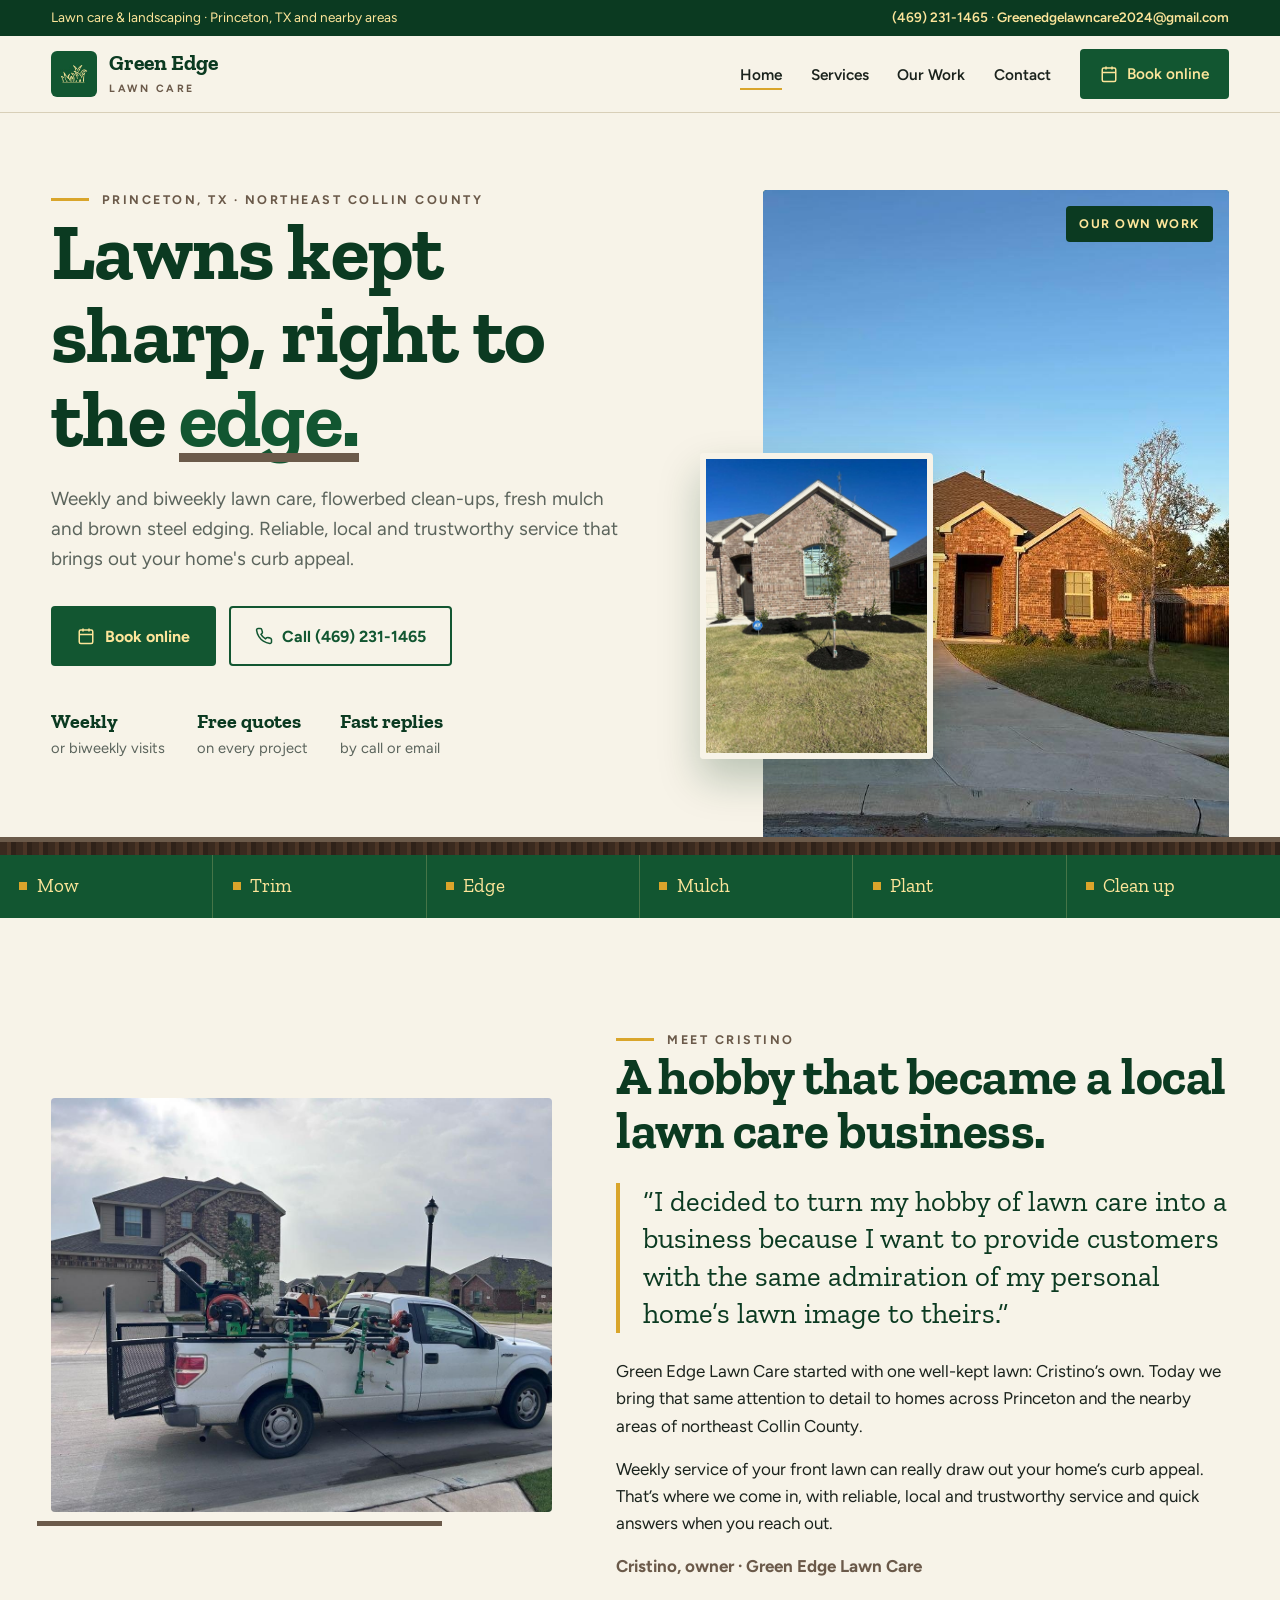
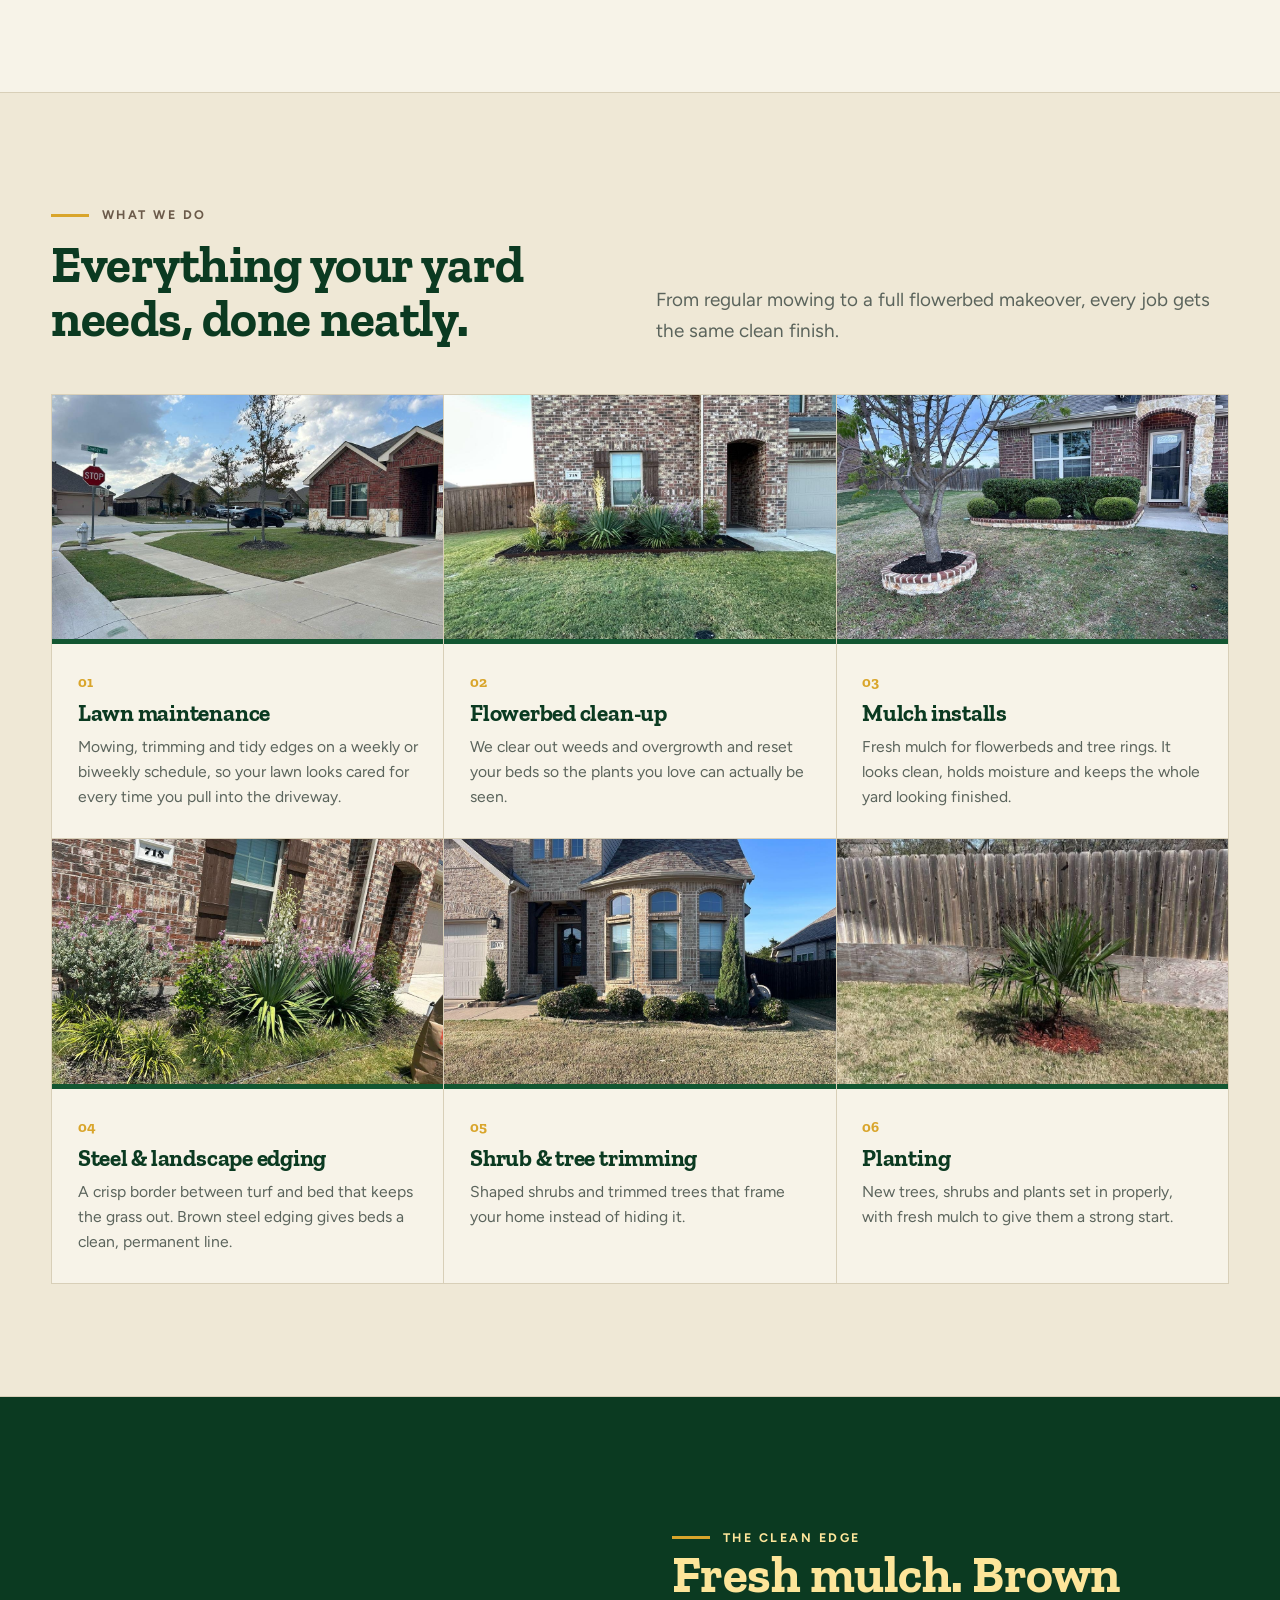
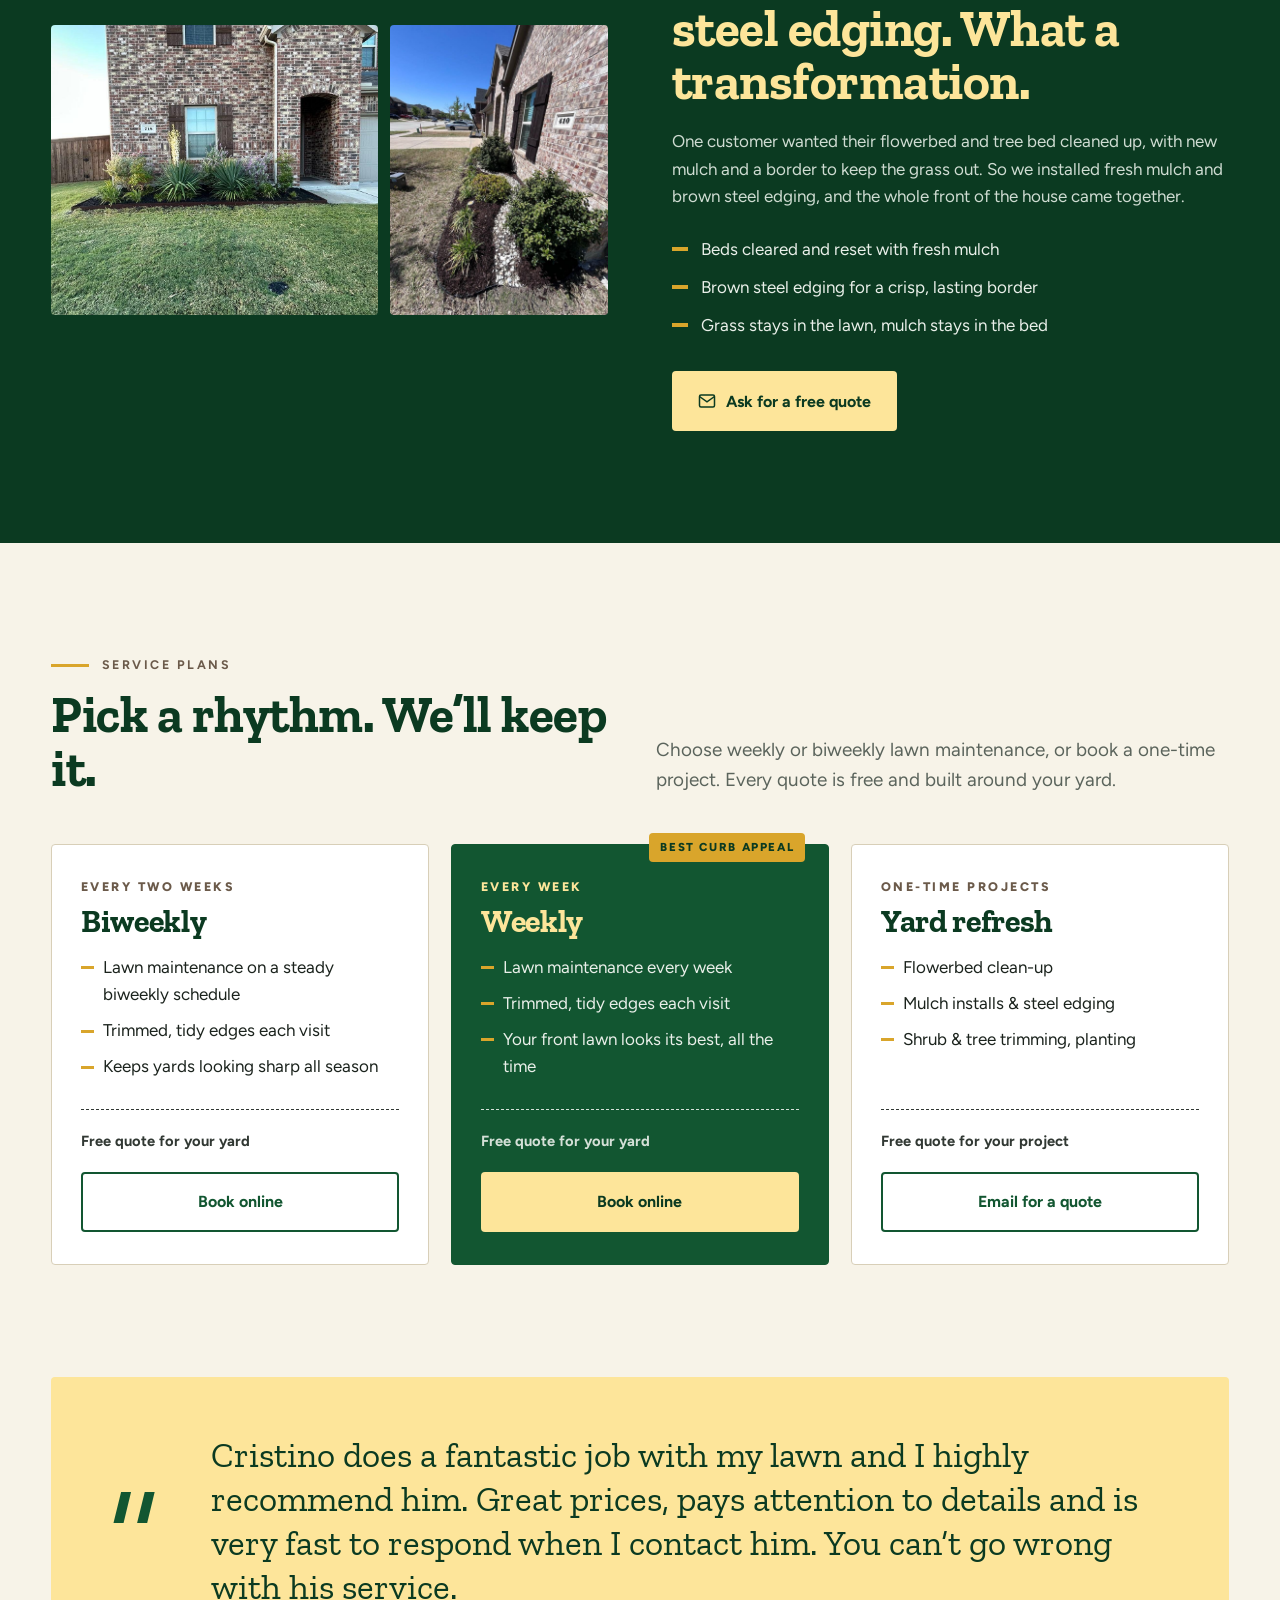
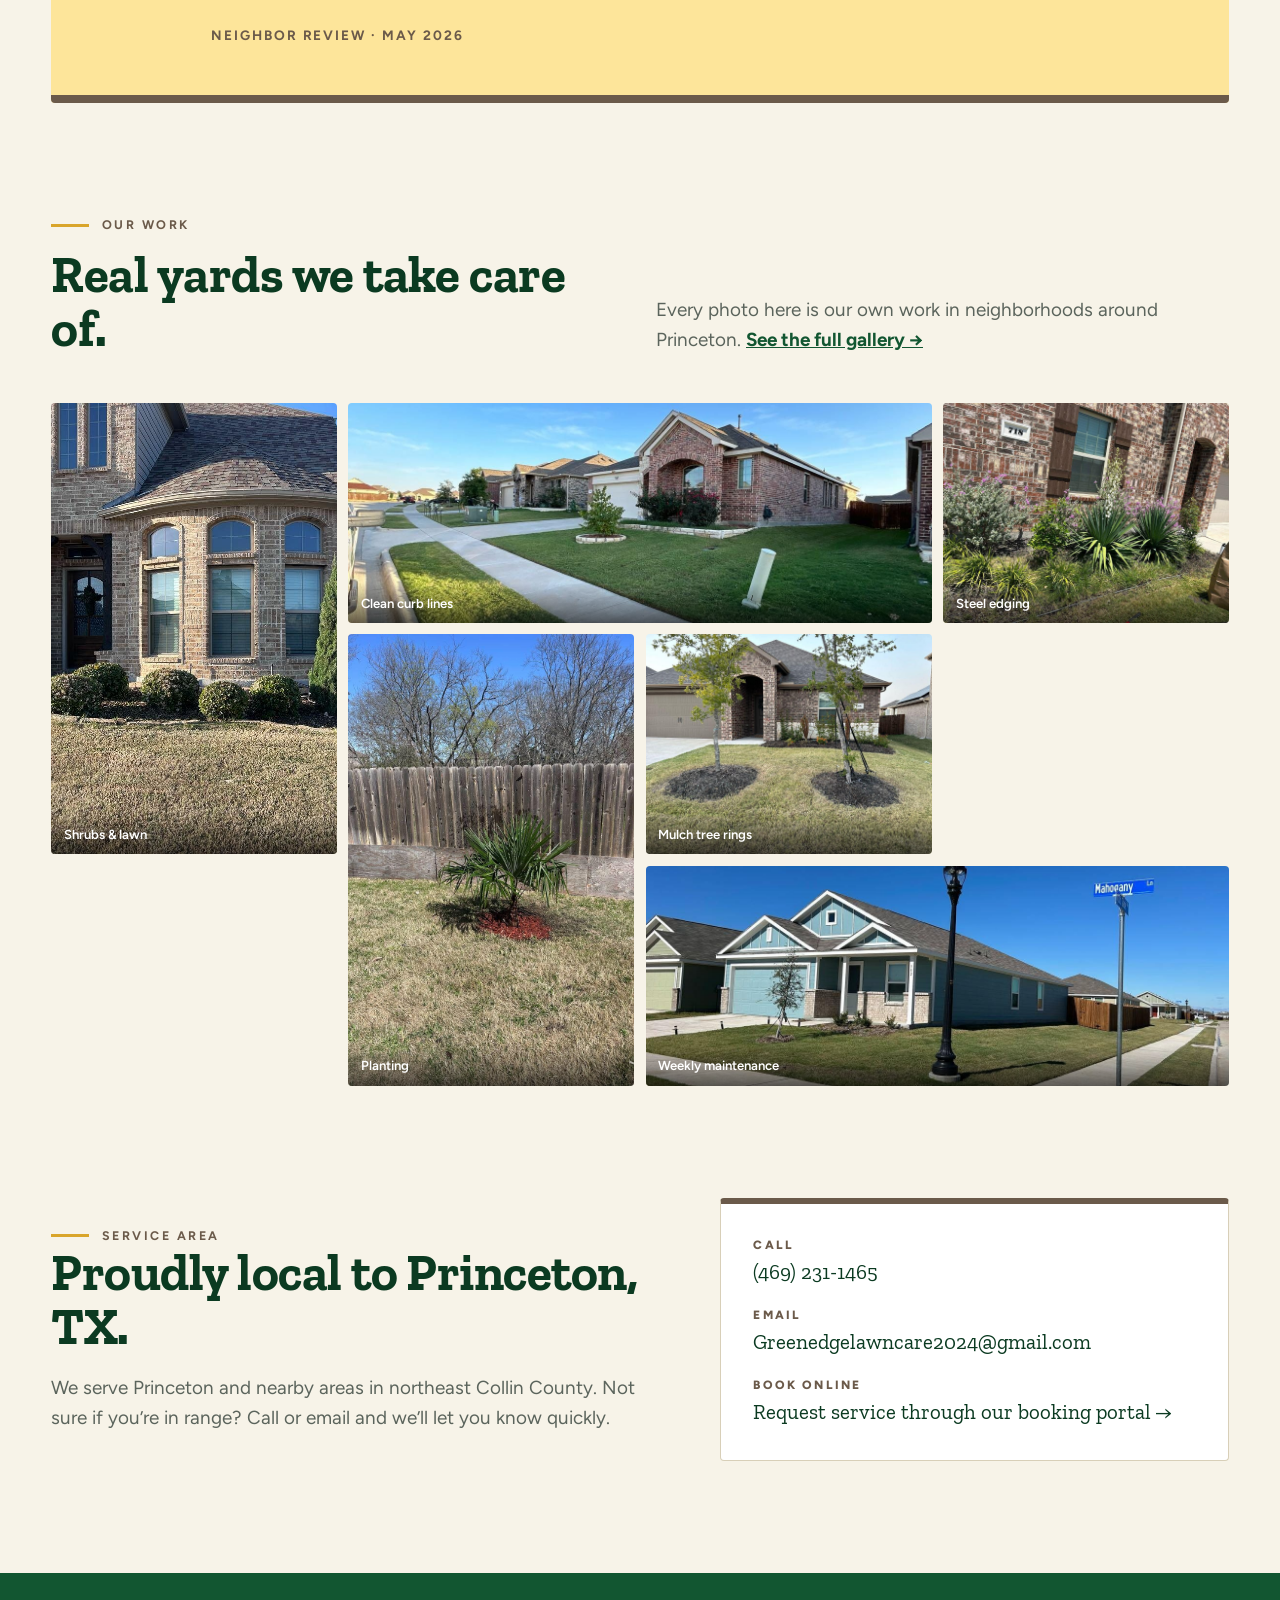
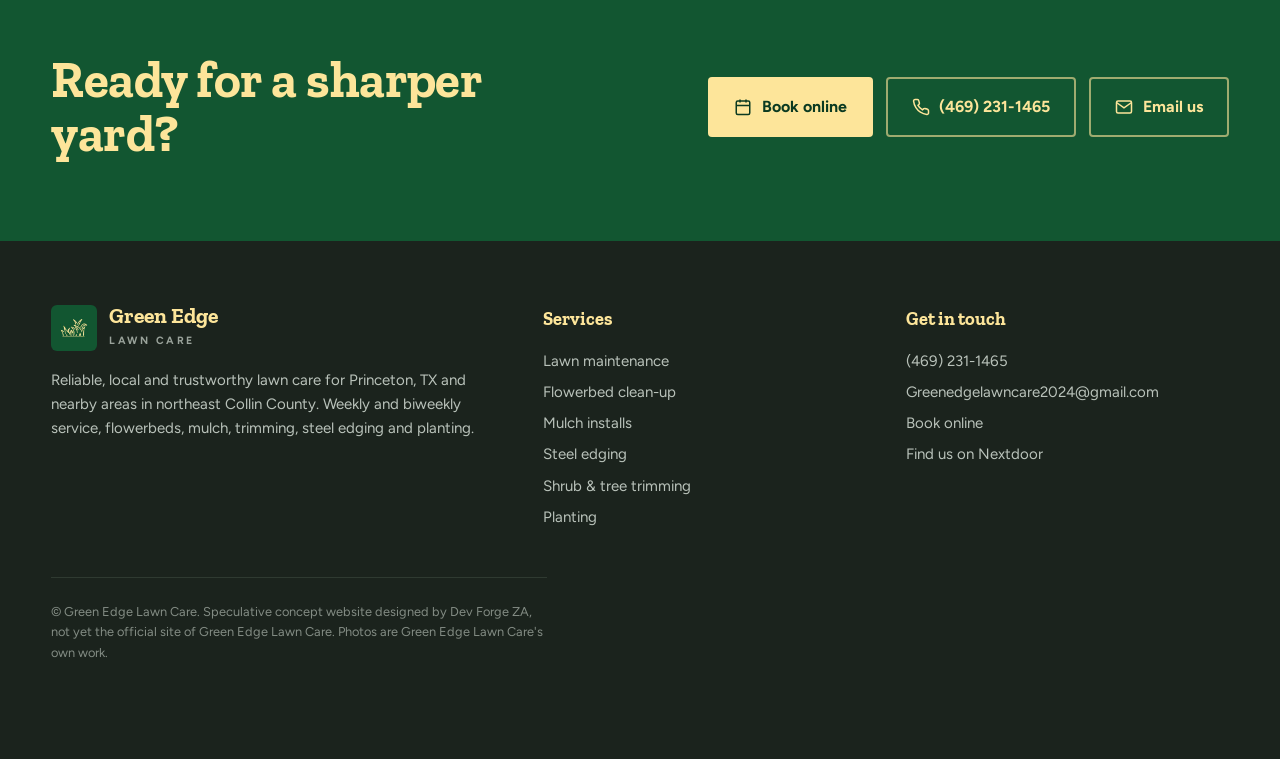
==== index.html @ 743ee98d "Green Edge Lawn Care concept site" ====
<!doctype html>
<html lang="en">
<head>
<meta charset="utf-8">
<meta name="viewport" content="width=device-width,initial-scale=1">
<title>Green Edge Lawn Care | Lawn Care in Princeton, TX</title>
<meta name="description" content="Green Edge Lawn Care: weekly and biweekly lawn maintenance, flowerbed clean-up, mulch installs, steel edging, trimming and planting in Princeton, TX and nearby areas. Call (469) 231-1465.">
<meta name="robots" content="noindex">
<meta name="theme-color" content="#125631">
<meta property="og:title" content="Green Edge Lawn Care | Lawn Care in Princeton, TX">
<meta property="og:description" content="Green Edge Lawn Care: weekly and biweekly lawn maintenance, flowerbed clean-up, mulch installs, steel edging, trimming and planting in Princeton, TX and nearby areas. Call (469) 231-1465.">
<meta property="og:image" content="images/own-cover.jpg">
<link rel="icon" href="favicon.png">
<link rel="apple-touch-icon" href="apple-touch-icon.png">
<link rel="preconnect" href="https://fonts.googleapis.com">
<link rel="preconnect" href="https://fonts.gstatic.com" crossorigin>
<link href="https://fonts.googleapis.com/css2?family=Figtree:wght@400;500;600;700;800&family=Zilla+Slab:wght@600;700&display=swap" rel="stylesheet">
<link rel="stylesheet" href="styles.css">
</head>
<body>
<div class="strip"><div class="wrap"><span>Lawn care &amp; landscaping · Princeton, TX and nearby areas</span><span><a href="tel:+14692311465">(469) 231-1465</a><span class="hide-sm"> · <a href="mailto:Greenedgelawncare2024@gmail.com?subject=Lawn%20care%20quote">Greenedgelawncare2024@gmail.com</a></span></span></div></div>
<header class="nav"><div class="wrap">
<a class="brand" href="index.html"><img src="images/own-logo-sm.jpg" alt="Green Edge Lawn Care logo" width="46" height="46"><span><b>Green Edge</b><small>Lawn Care</small></span></a>
<button class="menu-btn" aria-expanded="false" aria-controls="menu">Menu</button>
<ul id="menu"><li><a href="index.html" aria-current="page">Home</a></li><li><a href="services.html">Services</a></li><li><a href="work.html">Our Work</a></li><li><a href="contact.html">Contact</a></li><li><a class="btn btn-green" href="https://www.yardbook.com/businesses/131669" target="_blank" rel="noopener"><svg viewBox="0 0 24 24" fill="none" stroke="currentColor" stroke-width="2"><rect x="3" y="4" width="18" height="18" rx="2"/><path d="M16 2v4M8 2v4M3 10h18"/></svg> Book online</a></li></ul>
</div></header>
<main>

<section class="hero"><div class="wrap hero-grid">
<div class="hero-copy">
<p class="eyebrow">Princeton, TX · Northeast Collin County</p>
<h1>Lawns kept sharp, right to the <em>edge.</em></h1>
<p class="lead">Weekly and biweekly lawn care, flowerbed clean-ups, fresh mulch and brown steel edging. Reliable, local and trustworthy service that brings out your home's curb appeal.</p>
<div class="hero-ctas"><a class="btn btn-green" href="https://www.yardbook.com/businesses/131669" target="_blank" rel="noopener"><svg viewBox="0 0 24 24" fill="none" stroke="currentColor" stroke-width="2"><rect x="3" y="4" width="18" height="18" rx="2"/><path d="M16 2v4M8 2v4M3 10h18"/></svg> Book online</a><a class="btn btn-line" href="tel:+14692311465"><svg viewBox="0 0 24 24" fill="none" stroke="currentColor" stroke-width="2"><path d="M22 16.9v3a2 2 0 0 1-2.2 2 19.8 19.8 0 0 1-8.6-3.1 19.5 19.5 0 0 1-6-6A19.8 19.8 0 0 1 2.1 4.2 2 2 0 0 1 4.1 2h3a2 2 0 0 1 2 1.7c.1.9.4 1.8.7 2.7a2 2 0 0 1-.5 2.1L8 9.8a16 16 0 0 0 6 6l1.3-1.3a2 2 0 0 1 2.1-.4c.9.3 1.8.6 2.7.7a2 2 0 0 1 1.7 2z"/></svg> Call (469) 231-1465</a></div>
<div class="hero-facts"><span><b>Weekly</b>or biweekly visits</span><span><b>Free quotes</b>on every project</span><span><b>Fast replies</b>by call or email</span></div>
</div>
<div class="hero-art">
<div class="main"><img src="images/own-sunset-front-lawn.jpg" alt="Freshly cut front lawn and driveway at golden hour" width="1200" height="900" fetchpriority="high"></div>
<div class="inset"><img src="images/own-tree-ring-portrait.jpg" alt="Young tree with a clean mulch ring in a trimmed lawn" width="900" height="1200"></div>
<span class="tag">Our own work</span>
</div>
</div>
<div class="edge" aria-hidden="true"></div>
<div class="edge-rule" aria-label="What we do"><span>Mow</span><span>Trim</span><span>Edge</span><span>Mulch</span><span>Plant</span><span>Clean up</span></div>
</section>

<section class="about"><div class="wrap about-grid">
<div class="about-photo reveal"><img src="images/own-work-truck.jpg" alt="Green Edge Lawn Care truck and trailer loaded with equipment on a neighborhood street" width="1200" height="900" loading="lazy"></div>
<div class="reveal">
<p class="eyebrow">Meet Cristino</p>
<h2>A hobby that became a local lawn care business.</h2>
<blockquote class="owner">“I decided to turn my hobby of lawn care into a business because I want to provide customers with the same admiration of my personal home’s lawn image to theirs.”</blockquote>
<p>Green Edge Lawn Care started with one well-kept lawn: Cristino’s own. Today we bring that same attention to detail to homes across Princeton and the nearby areas of northeast Collin County.</p>
<p>Weekly service of your front lawn can really draw out your home’s curb appeal. That’s where we come in, with reliable, local and trustworthy service and quick answers when you reach out.</p>
<p class="sig">Cristino, owner · Green Edge Lawn Care</p>
</div>
</div></section>

<section class="services" id="services"><div class="wrap">
<div class="sec-head"><div><p class="eyebrow">What we do</p><h2>Everything your yard needs, done neatly.</h2></div><p class="lead">From regular mowing to a full flowerbed makeover, every job gets the same clean finish.</p></div>
<div class="svc-grid"><article class="svc reveal"><img src="images/own-corner-lot-lawn.jpg" alt="Front lawn in a Princeton-area neighborhood, freshly maintained" loading="lazy" width="1200" height="900"><div class="body"><span class="num">01</span><h3>Lawn maintenance</h3><p>Mowing, trimming and tidy edges on a weekly or biweekly schedule, so your lawn looks cared for every time you pull into the driveway.</p></div></article><article class="svc reveal"><img src="images/own-steel-edging-flowerbed-wide.jpg" alt="Cleaned-up flowerbed with fresh mulch and steel edging against a brick home" loading="lazy" width="1200" height="900"><div class="body"><span class="num">02</span><h3>Flowerbed clean-up</h3><p>We clear out weeds and overgrowth and reset your beds so the plants you love can actually be seen.</p></div></article><article class="svc reveal"><img src="images/own-tree-ring-front-yard.jpg" alt="Fresh mulch ring around a young tree in a front yard" loading="lazy" width="1200" height="900"><div class="body"><span class="num">03</span><h3>Mulch installs</h3><p>Fresh mulch for flowerbeds and tree rings. It looks clean, holds moisture and keeps the whole yard looking finished.</p></div></article><article class="svc reveal"><img src="images/own-steel-edging-flowerbed-closeup.jpg" alt="Brown steel edging holding a mulched bed of yucca and flowering shrubs" loading="lazy" width="1200" height="900"><div class="body"><span class="num">04</span><h3>Steel &amp; landscape edging</h3><p>A crisp border between turf and bed that keeps the grass out. Brown steel edging gives beds a clean, permanent line.</p></div></article><article class="svc reveal"><img src="images/own-stone-home-shrubs.jpg" alt="Neatly shaped shrubs in front of a stone home" loading="lazy" width="1200" height="900"><div class="body"><span class="num">05</span><h3>Shrub &amp; tree trimming</h3><p>Shaped shrubs and trimmed trees that frame your home instead of hiding it.</p></div></article><article class="svc reveal"><img src="images/own-palm-planting.jpg" alt="Newly planted palm with a fresh mulch bed along a fence" loading="lazy" width="1200" height="900"><div class="body"><span class="num">06</span><h3>Planting</h3><p>New trees, shrubs and plants set in properly, with fresh mulch to give them a strong start.</p></div></article></div>
</div></section>

<section class="feature"><div class="wrap feature-grid">
<div class="pair reveal"><img src="images/own-steel-edging-flowerbed-wide.jpg" alt="Flowerbed with fresh mulch and brown steel edging along a brick home" width="1200" height="900" loading="lazy"><img src="images/own-side-bed-mulch-rock.jpg" alt="Side-yard bed with new mulch, river rock and shrubs" width="900" height="1200" loading="lazy"></div>
<div class="reveal">
<p class="eyebrow">The clean edge</p>
<h2>Fresh mulch. Brown steel edging. What a transformation.</h2>
<p>One customer wanted their flowerbed and tree bed cleaned up, with new mulch and a border to keep the grass out. So we installed fresh mulch and brown steel edging, and the whole front of the house came together.</p>
<ul><li>Beds cleared and reset with fresh mulch</li><li>Brown steel edging for a crisp, lasting border</li><li>Grass stays in the lawn, mulch stays in the bed</li></ul>
<a class="btn btn-cream" href="mailto:Greenedgelawncare2024@gmail.com?subject=Lawn%20care%20quote"><svg viewBox="0 0 24 24" fill="none" stroke="currentColor" stroke-width="2"><rect x="2" y="4" width="20" height="16" rx="2"/><path d="m22 6-10 7L2 6"/></svg> Ask for a free quote</a>
</div>
</div></section>

<section class="plans" id="plans"><div class="wrap">
<div class="sec-head"><div><p class="eyebrow">Service plans</p><h2>Pick a rhythm. We’ll keep it.</h2></div><p class="lead">Choose weekly or biweekly lawn maintenance, or book a one-time project. Every quote is free and built around your yard.</p></div>
<div class="plans-grid">
<div class="plan reveal"><span class="freq">Every two weeks</span><h3>Biweekly</h3><ul><li>Lawn maintenance on a steady biweekly schedule</li><li>Trimmed, tidy edges each visit</li><li>Keeps yards looking sharp all season</li></ul><p class="quote">Free quote for your yard</p><a class="btn btn-line" href="https://www.yardbook.com/businesses/131669" target="_blank" rel="noopener">Book online</a></div>
<div class="plan feat reveal"><span class="ribbon">Best curb appeal</span><span class="freq">Every week</span><h3>Weekly</h3><ul><li>Lawn maintenance every week</li><li>Trimmed, tidy edges each visit</li><li>Your front lawn looks its best, all the time</li></ul><p class="quote">Free quote for your yard</p><a class="btn btn-cream" href="https://www.yardbook.com/businesses/131669" target="_blank" rel="noopener">Book online</a></div>
<div class="plan reveal"><span class="freq">One-time projects</span><h3>Yard refresh</h3><ul><li>Flowerbed clean-up</li><li>Mulch installs &amp; steel edging</li><li>Shrub &amp; tree trimming, planting</li></ul><p class="quote">Free quote for your project</p><a class="btn btn-line" href="mailto:Greenedgelawncare2024@gmail.com?subject=Lawn%20care%20quote">Email for a quote</a></div>
</div>
</div></section>

<section class="review"><div class="wrap">
<div class="review-card reveal"><span class="mark" aria-hidden="true">“</span>
<div><blockquote>Cristino does a fantastic job with my lawn and I highly recommend him. Great prices, pays attention to details and is very fast to respond when I contact him. You can’t go wrong with his service.</blockquote><cite>Neighbor review · May 2026</cite></div></div>
</div></section>

<section class="work-preview"><div class="wrap">
<div class="sec-head"><div><p class="eyebrow">Our work</p><h2>Real yards we take care of.</h2></div><p class="lead">Every photo here is our own work in neighborhoods around Princeton. <a href="work.html" style="color:var(--green);font-weight:700">See the full gallery →</a></p></div>
<div class="gallery">
<figure class="tall reveal"><img src="images/own-stone-home-shrubs.jpg" alt="Trimmed shrubs and lawn at a stone home" loading="lazy"><figcaption>Shrubs &amp; lawn</figcaption></figure>
<figure class="wide reveal"><img src="images/own-neighborhood-curb.jpg" alt="Neatly edged lawns along a neighborhood sidewalk" loading="lazy"><figcaption>Clean curb lines</figcaption></figure>
<figure class="reveal"><img src="images/own-steel-edging-flowerbed-closeup.jpg" alt="Flowerbed with yucca and steel edging" loading="lazy"><figcaption>Steel edging</figcaption></figure>
<figure class="tall reveal"><img src="images/own-palm-planting.jpg" alt="New palm planted in a mulch bed" loading="lazy"><figcaption>Planting</figcaption></figure>
<figure class="reveal"><img src="images/own-twin-tree-rings.jpg" alt="Two young trees with fresh mulch rings" loading="lazy"><figcaption>Mulch tree rings</figcaption></figure>
<figure class="wide reveal"><img src="images/own-blue-home-street.jpg" alt="Maintained front lawn on a corner lot" loading="lazy"><figcaption>Weekly maintenance</figcaption></figure>
</div>
</div></section>

<section class="area" style="padding-top:0"><div class="wrap area-grid">
<div class="reveal"><p class="eyebrow">Service area</p><h2>Proudly local to Princeton, TX.</h2><p class="lead" style="margin-top:1.2rem">We serve Princeton and nearby areas in northeast Collin County. Not sure if you’re in range? Call or email and we’ll let you know quickly.</p></div>
<div class="area-card reveal"><dl>
<div><dt>Call</dt><dd><a href="tel:+14692311465">(469) 231-1465</a></dd></div>
<div><dt>Email</dt><dd><a href="mailto:Greenedgelawncare2024@gmail.com?subject=Lawn%20care%20quote">Greenedgelawncare2024@gmail.com</a></dd></div>
<div><dt>Book online</dt><dd><a href="https://www.yardbook.com/businesses/131669" target="_blank" rel="noopener">Request service through our booking portal →</a></dd></div>
</dl></div>
</div></section>
<section class="cta-band"><div class="wrap">
<h2>Ready for a sharper yard?</h2>
<div class="btns"><a class="btn btn-cream" href="https://www.yardbook.com/businesses/131669" target="_blank" rel="noopener"><svg viewBox="0 0 24 24" fill="none" stroke="currentColor" stroke-width="2"><rect x="3" y="4" width="18" height="18" rx="2"/><path d="M16 2v4M8 2v4M3 10h18"/></svg> Book online</a><a class="btn btn-line-light" href="tel:+14692311465"><svg viewBox="0 0 24 24" fill="none" stroke="currentColor" stroke-width="2"><path d="M22 16.9v3a2 2 0 0 1-2.2 2 19.8 19.8 0 0 1-8.6-3.1 19.5 19.5 0 0 1-6-6A19.8 19.8 0 0 1 2.1 4.2 2 2 0 0 1 4.1 2h3a2 2 0 0 1 2 1.7c.1.9.4 1.8.7 2.7a2 2 0 0 1-.5 2.1L8 9.8a16 16 0 0 0 6 6l1.3-1.3a2 2 0 0 1 2.1-.4c.9.3 1.8.6 2.7.7a2 2 0 0 1 1.7 2z"/></svg> (469) 231-1465</a><a class="btn btn-line-light" href="mailto:Greenedgelawncare2024@gmail.com?subject=Lawn%20care%20quote"><svg viewBox="0 0 24 24" fill="none" stroke="currentColor" stroke-width="2"><rect x="2" y="4" width="20" height="16" rx="2"/><path d="m22 6-10 7L2 6"/></svg> Email us</a></div>
</div></section>
</main>
<footer><div class="wrap">
<div class="foot-grid">
<div><a class="brand" href="index.html"><img src="images/own-logo-sm.jpg" alt="" width="46" height="46"><span><b>Green Edge</b><small>Lawn Care</small></span></a>
<p style="margin-top:1.1rem">Reliable, local and trustworthy lawn care for Princeton, TX and nearby areas in northeast Collin County. Weekly and biweekly service, flowerbeds, mulch, trimming, steel edging and planting.</p></div>
<div><h4>Services</h4><ul><li><a href="services.html#maintenance">Lawn maintenance</a></li><li><a href="services.html#flowerbeds">Flowerbed clean-up</a></li><li><a href="services.html#mulch">Mulch installs</a></li><li><a href="services.html#edging">Steel edging</a></li><li><a href="services.html#trimming">Shrub &amp; tree trimming</a></li><li><a href="services.html#planting">Planting</a></li></ul></div>
<div><h4>Get in touch</h4><ul><li><a href="tel:+14692311465">(469) 231-1465</a></li><li><a href="mailto:Greenedgelawncare2024@gmail.com?subject=Lawn%20care%20quote" style="word-break:break-all">Greenedgelawncare2024@gmail.com</a></li><li><a href="https://www.yardbook.com/businesses/131669" target="_blank" rel="noopener">Book online</a></li><li><a href="https://nextdoor.com/pages/green-edge-lawn-care-princeton-tx/" target="_blank" rel="noopener">Find us on Nextdoor</a></li></ul></div>
</div>
<p class="disclaimer">© Green Edge Lawn Care. Speculative concept website designed by Dev Forge ZA, not yet the official site of Green Edge Lawn Care. Photos are Green Edge Lawn Care's own work.</p>
</div></footer>
<nav class="callbar" aria-label="Quick contact">
<a href="tel:+14692311465"><svg viewBox="0 0 24 24" fill="none" stroke="currentColor" stroke-width="2"><path d="M22 16.9v3a2 2 0 0 1-2.2 2 19.8 19.8 0 0 1-8.6-3.1 19.5 19.5 0 0 1-6-6A19.8 19.8 0 0 1 2.1 4.2 2 2 0 0 1 4.1 2h3a2 2 0 0 1 2 1.7c.1.9.4 1.8.7 2.7a2 2 0 0 1-.5 2.1L8 9.8a16 16 0 0 0 6 6l1.3-1.3a2 2 0 0 1 2.1-.4c.9.3 1.8.6 2.7.7a2 2 0 0 1 1.7 2z"/></svg>Call</a><a href="mailto:Greenedgelawncare2024@gmail.com?subject=Lawn%20care%20quote"><svg viewBox="0 0 24 24" fill="none" stroke="currentColor" stroke-width="2"><rect x="2" y="4" width="20" height="16" rx="2"/><path d="m22 6-10 7L2 6"/></svg>Email</a><a href="https://www.yardbook.com/businesses/131669" target="_blank" rel="noopener"><svg viewBox="0 0 24 24" fill="none" stroke="currentColor" stroke-width="2"><rect x="3" y="4" width="18" height="18" rx="2"/><path d="M16 2v4M8 2v4M3 10h18"/></svg>Book</a>
</nav>
<script>
const b=document.querySelector('.menu-btn'),m=document.getElementById('menu');
b.addEventListener('click',()=>{const o=m.classList.toggle('open');b.setAttribute('aria-expanded',o);b.textContent=o?'Close':'Menu';});
const io=new IntersectionObserver(es=>es.forEach(e=>{if(e.isIntersecting){e.target.classList.add('in');io.unobserve(e.target);}}),{threshold:.12});
document.querySelectorAll('.reveal').forEach(el=>io.observe(el));
</script>
</body>
</html>
---- styles.css ----
/* Green Edge Lawn Care — speculative preview by Dev Forge ZA */
:root{
  --green:#125631;      /* from the Green Edge logo */
  --green-deep:#0b3a21;
  --cream:#fde59a;      /* logo cream */
  --paper:#f7f3e8;
  --paper-2:#efe8d6;
  --gold:#d9a52b;
  --steel:#6b5a4a;      /* brown steel edging */
  --ink:#1b231d;
  --muted:#5b645c;
  --line:#d8cfb8;
  --radius:4px;
  --max:1180px;
  --slab:"Zilla Slab",Georgia,serif;
  --sans:"Figtree",system-ui,-apple-system,Segoe UI,Roboto,sans-serif;
}
*{box-sizing:border-box;margin:0;padding:0}
html{scroll-behavior:smooth}
body{font-family:var(--sans);color:var(--ink);background:var(--paper);line-height:1.6;font-size:17px;-webkit-font-smoothing:antialiased}
img{display:block;max-width:100%;height:auto}
a{color:inherit}
.wrap{width:min(var(--max),92vw);margin:0 auto}
h1,h2,h3{font-family:var(--slab);font-weight:700;line-height:1.05;letter-spacing:-.01em;color:var(--green-deep)}
h1{font-size:clamp(2.7rem,6.2vw,5.4rem)}
h2{font-size:clamp(2rem,4vw,3.2rem)}
h3{font-size:1.45rem}
p{max-width:62ch}
.eyebrow{font-family:var(--sans);font-weight:700;font-size:.78rem;letter-spacing:.2em;text-transform:uppercase;color:var(--steel);display:flex;align-items:center;gap:.8rem}
.eyebrow::before{content:"";width:38px;height:3px;background:var(--gold)}
.lead{font-size:1.18rem;color:var(--muted)}

/* ---------- buttons ---------- */
.btn{display:inline-flex;align-items:center;gap:.6rem;padding:.95rem 1.5rem;border-radius:var(--radius);font-weight:700;text-decoration:none;font-size:1rem;border:2px solid transparent;transition:transform .15s,background .15s,color .15s}
.btn:hover{transform:translateY(-2px)}
.btn-green{background:var(--green);color:var(--cream)}
.btn-green:hover{background:var(--green-deep)}
.btn-cream{background:var(--cream);color:var(--green-deep)}
.btn-line{border-color:var(--green);color:var(--green)}
.btn-line:hover{background:var(--green);color:var(--cream)}
.btn-line-light{border-color:rgba(253,229,154,.6);color:var(--cream)}
.btn-line-light:hover{background:var(--cream);color:var(--green-deep)}
.btn svg{width:18px;height:18px}

/* ---------- top strip + nav ---------- */
.strip{background:var(--green-deep);color:var(--cream);font-size:.85rem}
.strip .wrap{display:flex;justify-content:space-between;gap:1rem;padding:.45rem 0;flex-wrap:wrap}
.strip a{text-decoration:none;font-weight:600}
.nav{position:sticky;top:0;z-index:50;background:rgba(247,243,232,.94);backdrop-filter:blur(10px);border-bottom:1px solid var(--line)}
.nav .wrap{display:flex;align-items:center;justify-content:space-between;height:76px;gap:1rem}
.brand{display:flex;align-items:center;gap:.75rem;text-decoration:none}
.brand img{width:46px;height:46px;border-radius:6px}
.brand b{font-family:var(--slab);font-size:1.35rem;color:var(--green-deep);line-height:1}
.brand small{display:block;font-size:.66rem;letter-spacing:.24em;text-transform:uppercase;color:var(--steel);font-weight:700;margin-top:3px}
.nav ul{display:flex;list-style:none;gap:1.8rem;align-items:center}
.nav ul a{text-decoration:none;font-weight:600;font-size:.96rem;position:relative;padding:.3rem 0}
.nav ul a:not(.btn)::after{content:"";position:absolute;left:0;right:0;bottom:-2px;height:2px;background:var(--gold);transform:scaleX(0);transform-origin:left;transition:transform .2s}
.nav ul a:hover::after,.nav ul a[aria-current]::after{transform:scaleX(1)}
.nav .btn{padding:.65rem 1.1rem}
.menu-btn{display:none;background:none;border:2px solid var(--green);border-radius:var(--radius);padding:.45rem .7rem;font-weight:700;color:var(--green);font-family:var(--sans);font-size:.9rem}

/* ---------- hero ---------- */
.hero{padding:clamp(2.5rem,6vw,5rem) 0 0;position:relative;overflow:hidden}
.hero-grid{display:grid;grid-template-columns:1.05fr .95fr;gap:clamp(2rem,5vw,4.5rem);align-items:end}
.hero-copy{padding-bottom:clamp(2.5rem,6vw,5rem)}
.hero h1 em{font-style:normal;color:var(--green);position:relative;white-space:nowrap}
.hero h1 em::after{content:"";position:absolute;left:0;right:0;bottom:.04em;height:.12em;background:var(--steel)}
.hero .lead{margin:1.5rem 0 2rem}
.hero-ctas{display:flex;gap:.8rem;flex-wrap:wrap}
.hero-facts{display:flex;gap:2rem;margin-top:2.4rem;flex-wrap:wrap;font-size:.92rem;color:var(--muted)}
.hero-facts b{display:block;font-family:var(--slab);font-size:1.25rem;color:var(--green-deep)}
.hero-art{position:relative;align-self:stretch;min-height:520px}
.hero-art .main{position:absolute;inset:0 0 0 12%;border-radius:var(--radius) var(--radius) 0 0;overflow:hidden;background:var(--green)}
.hero-art .main img{width:100%;height:100%;object-fit:cover;object-position:60% 85%}
.hero-art .inset{position:absolute;left:0;bottom:12%;width:44%;border:6px solid var(--paper);border-radius:var(--radius);box-shadow:0 20px 40px rgba(11,58,33,.25);overflow:hidden}
.hero-art .inset img{aspect-ratio:3/4;object-fit:cover;width:100%}
.hero-art .tag{position:absolute;right:1rem;top:1rem;background:var(--green-deep);color:var(--cream);font-size:.78rem;font-weight:700;letter-spacing:.12em;text-transform:uppercase;padding:.5rem .8rem;border-radius:var(--radius)}

/* the "clean edge": a steel-edging strip between turf and bed */
.edge{height:18px;background:linear-gradient(var(--steel),var(--steel)) top/100% 5px no-repeat,repeating-linear-gradient(90deg,#3a2a1f 0 7px,#4b3526 7px 11px,#2f2219 11px 16px)}
.edge-rule{display:grid;grid-template-columns:repeat(6,1fr);background:var(--green);color:var(--cream);font-family:var(--slab);font-size:clamp(.95rem,1.6vw,1.2rem)}
.edge-rule span{padding:1rem 1.2rem;border-right:1px solid rgba(253,229,154,.22);display:flex;align-items:center;gap:.6rem}
.edge-rule span:last-child{border-right:0}
.edge-rule span::before{content:"";width:8px;height:8px;background:var(--gold);flex:none}

/* ---------- sections ---------- */
section{padding:clamp(4rem,9vw,7rem) 0}
.sec-head{display:grid;grid-template-columns:1fr 1fr;gap:2rem;align-items:end;margin-bottom:3rem}
.sec-head h2{margin-top:.8rem}

/* about */
.about-grid{display:grid;grid-template-columns:.9fr 1.1fr;gap:clamp(2rem,5vw,5rem);align-items:center}
.about-photo{position:relative}
.about-photo img{border-radius:var(--radius);width:100%;aspect-ratio:4/3.3;object-fit:cover}
.about-photo::after{content:"";position:absolute;left:-14px;right:22%;bottom:-14px;height:5px;background:var(--steel)}
.about blockquote.owner{font-family:var(--slab);font-size:clamp(1.35rem,2.4vw,1.8rem);line-height:1.3;color:var(--green-deep);margin:1.6rem 0;padding-left:1.4rem;border-left:4px solid var(--gold)}
.about p+p{margin-top:1rem}
.sig{margin-top:1.5rem;font-weight:700;color:var(--steel)}

/* services */
.services{background:var(--paper-2);border-top:1px solid var(--line);border-bottom:1px solid var(--line)}
.svc-grid{display:grid;grid-template-columns:repeat(3,1fr);gap:1px;background:var(--line);border:1px solid var(--line)}
.svc{background:var(--paper);padding:0;display:flex;flex-direction:column}
.svc img{aspect-ratio:16/10;object-fit:cover;width:100%}
.svc .body{padding:1.5rem 1.6rem 1.8rem;border-top:5px solid var(--green);flex:1}
.svc .num{font-family:var(--slab);font-size:.95rem;color:var(--gold);font-weight:700}
.svc h3{margin:.35rem 0 .55rem}
.svc p{color:var(--muted);font-size:.98rem}

/* feature: steel edging */
.feature{background:var(--green-deep);color:#e9efe9;position:relative}
.feature h2,.feature h3{color:var(--cream)}
.feature .eyebrow{color:var(--cream)}
.feature-grid{display:grid;grid-template-columns:1fr 1fr;gap:clamp(2rem,5vw,4.5rem);align-items:center}
.feature .pair{display:grid;grid-template-columns:1.2fr .8fr;gap:.8rem}
.feature .pair img{border-radius:var(--radius);height:100%;object-fit:cover;width:100%}
.feature .pair img:first-child{aspect-ratio:4/3}
.feature p{color:#cfdcd2;margin-top:1.2rem}
.feature ul{list-style:none;margin:1.6rem 0 2rem;display:grid;gap:.7rem}
.feature li{display:flex;gap:.8rem;align-items:flex-start}
.feature li::before{content:"";width:16px;height:4px;background:var(--gold);margin-top:.7rem;flex:none}

/* plans */
.plans-grid{display:grid;grid-template-columns:repeat(3,1fr);gap:1.4rem}
.plan{border:1px solid var(--line);background:#fff;border-radius:var(--radius);padding:2rem 1.8rem;display:flex;flex-direction:column;position:relative}
.plan.feat{background:var(--green);border-color:var(--green);color:#e9efe9}
.plan.feat h3,.plan.feat .freq{color:var(--cream)}
.plan .freq{font-family:var(--sans);font-size:.78rem;font-weight:800;letter-spacing:.2em;text-transform:uppercase;color:var(--steel)}
.plan h3{font-size:2rem;margin:.5rem 0 1rem}
.plan ul{list-style:none;display:grid;gap:.55rem;margin:0 0 1.8rem}
.plan li{padding-left:1.4rem;position:relative}
.plan li::before{content:"";position:absolute;left:0;top:.72em;width:.8rem;height:3px;background:var(--gold)}
.plan .quote{margin-top:auto;padding-top:1.2rem;border-top:1px dashed currentColor;font-weight:700;font-size:.92rem;opacity:.9;margin-bottom:1.2rem}
.plan .btn{justify-content:center}
.plan .ribbon{position:absolute;top:-12px;right:1.4rem;background:var(--gold);color:var(--green-deep);font-size:.72rem;font-weight:800;letter-spacing:.14em;text-transform:uppercase;padding:.35rem .7rem;border-radius:var(--radius)}

/* review */
.review{padding:0}
.review-card{display:grid;grid-template-columns:auto 1fr;gap:clamp(1.5rem,4vw,3.5rem);align-items:center;background:var(--cream);border-radius:var(--radius);padding:clamp(2rem,5vw,3.5rem);position:relative;overflow:hidden}
.review-card::after{content:"";position:absolute;left:0;right:0;bottom:0;height:8px;background:var(--steel)}
.review-card .mark{font-family:var(--slab);font-size:9rem;line-height:.7;color:var(--green)}
.review-card blockquote{font-family:var(--slab);font-size:clamp(1.4rem,3vw,2.2rem);line-height:1.25;color:var(--green-deep)}
.review-card cite{display:block;margin-top:1rem;font-style:normal;font-family:var(--sans);font-weight:700;font-size:.85rem;letter-spacing:.14em;text-transform:uppercase;color:var(--steel)}

/* gallery */
.gallery{display:grid;grid-auto-flow:dense;grid-template-columns:repeat(4,1fr);grid-auto-rows:220px;gap:.7rem}
.gallery figure{overflow:hidden;border-radius:var(--radius);position:relative;background:var(--paper-2)}
.gallery img{width:100%;height:100%;object-fit:cover;transition:transform .5s}
.gallery figure:hover img{transform:scale(1.04)}
.gallery .tall{grid-row:span 2}
.gallery .wide{grid-column:span 2}
.gallery figcaption{position:absolute;left:0;bottom:0;right:0;padding:.6rem .8rem;font-size:.82rem;font-weight:600;color:#fff;background:linear-gradient(transparent,rgba(0,0,0,.6))}

/* area + cta */
.area-grid{display:grid;grid-template-columns:1.1fr .9fr;gap:3rem;align-items:center}
.area-card{background:#fff;border:1px solid var(--line);border-radius:var(--radius);padding:2rem;border-top:6px solid var(--steel)}
.area-card dl{display:grid;gap:1.1rem}
.area-card dt{font-size:.75rem;font-weight:800;letter-spacing:.18em;text-transform:uppercase;color:var(--steel)}
.area-card dd{font-family:var(--slab);font-size:1.3rem;color:var(--green-deep);word-break:break-word}
.area-card dd a{text-decoration:none}
.area-card dd a:hover{text-decoration:underline}
.cta-band{background:var(--green);color:var(--cream);padding:clamp(3rem,7vw,5rem) 0;position:relative}
.cta-band .wrap{display:flex;justify-content:space-between;align-items:center;gap:2rem;flex-wrap:wrap}
.cta-band h2{color:var(--cream);max-width:18ch}
.cta-band .btns{display:flex;gap:.8rem;flex-wrap:wrap}

/* page hero (inner pages) */
.page-hero{padding:clamp(3rem,7vw,5rem) 0 clamp(2.5rem,5vw,3.5rem);border-bottom:1px solid var(--line)}
.page-hero .lead{margin-top:1.2rem}

/* service detail rows */
.detail{display:grid;grid-template-columns:1fr 1fr;gap:clamp(2rem,5vw,4rem);align-items:center;padding:3.2rem 0;border-bottom:1px solid var(--line)}
.detail:last-child{border-bottom:0}
.detail:nth-child(even) .d-img{order:2}
.detail .d-img img{border-radius:var(--radius);aspect-ratio:4/3;object-fit:cover;width:100%}
.detail h2{font-size:clamp(1.8rem,3vw,2.5rem);margin:.7rem 0 1rem}
.detail p{color:var(--muted)}

/* contact */
.contact-grid{display:grid;grid-template-columns:1fr 1fr;gap:1.4rem}
.c-card{background:#fff;border:1px solid var(--line);border-radius:var(--radius);padding:2rem;display:flex;flex-direction:column;gap:.6rem;text-decoration:none;transition:border-color .2s,transform .2s}
a.c-card:hover{border-color:var(--green);transform:translateY(-3px)}
.c-card .k{font-size:.75rem;font-weight:800;letter-spacing:.18em;text-transform:uppercase;color:var(--steel)}
.c-card .v{font-family:var(--slab);font-size:1.5rem;color:var(--green-deep);word-break:break-word}
.c-card.primary{background:var(--green);border-color:var(--green)}
.c-card.primary .k{color:var(--cream)}
.c-card.primary .v{color:#fff}
.c-card p{color:var(--muted);font-size:.95rem}
.c-card.primary p{color:#cfdcd2}

/* footer */
footer{background:var(--ink);color:#b9c2ba;padding:4rem 0 6rem;font-size:.94rem}
.foot-grid{display:grid;grid-template-columns:1.4fr 1fr 1fr;gap:2.5rem}
footer h4{font-family:var(--slab);color:var(--cream);font-size:1.15rem;margin-bottom:.9rem}
footer a{text-decoration:none}
footer a:hover{color:var(--cream)}
footer ul{list-style:none;display:grid;gap:.45rem}
footer .brand b{color:var(--cream)}
footer .brand small{color:#9aa39b}
.disclaimer{margin-top:3rem;padding-top:1.5rem;border-top:1px solid #2f3a31;font-size:.8rem;color:#838c84}

/* mobile call bar */
.callbar{display:none}

/* reveal */
.reveal{opacity:0;transform:translateY(18px);transition:opacity .7s ease,transform .7s ease}
.reveal.in{opacity:1;transform:none}
@media (prefers-reduced-motion:reduce){.reveal{opacity:1;transform:none;transition:none}html{scroll-behavior:auto}}

/* ---------- responsive ---------- */
@media (max-width:980px){
  .hero-grid,.about-grid,.feature-grid,.area-grid,.detail,.sec-head{grid-template-columns:1fr}
  .detail:nth-child(even) .d-img{order:0}
  .hero-art{min-height:420px}
  .svc-grid,.plans-grid{grid-template-columns:1fr 1fr}
  .edge-rule{grid-template-columns:repeat(3,1fr)}
  .edge-rule span:nth-child(3){border-right:0}
  .edge-rule span:nth-child(-n+3){border-bottom:1px solid rgba(253,229,154,.22)}
  .gallery{grid-template-columns:repeat(2,1fr);grid-auto-rows:190px}
  .foot-grid{grid-template-columns:1fr 1fr}
}
@media (max-width:760px){
  body{font-size:16px}
  .strip .hide-sm{display:none}
  .menu-btn{display:block}
  .nav ul{display:none;position:absolute;top:76px;left:0;right:0;flex-direction:column;align-items:stretch;background:var(--paper);border-bottom:1px solid var(--line);padding:1rem 4vw 1.4rem;gap:.2rem}
  .nav ul.open{display:flex}
  .nav ul a{padding:.8rem 0;border-bottom:1px solid var(--line)}
  .nav ul a.btn{justify-content:center;margin-top:.6rem;border-bottom:0}
  .hero-art{min-height:340px}
  .hero-art .main{left:8%}
  .svc-grid,.plans-grid,.contact-grid,.foot-grid{grid-template-columns:1fr}
  .edge-rule{grid-template-columns:1fr 1fr}
  .edge-rule span{border-right:0!important;border-bottom:1px solid rgba(253,229,154,.22)}
  .review-card{grid-template-columns:1fr}
  .review-card .mark{font-size:6rem}
  .gallery{grid-auto-rows:150px}
  .cta-band .btns .btn{flex:1;justify-content:center}
  .callbar{display:grid;grid-template-columns:repeat(3,1fr);position:fixed;left:0;right:0;bottom:0;z-index:60;background:var(--green-deep);border-top:3px solid var(--gold);padding-bottom:env(safe-area-inset-bottom)}
  .callbar a{display:flex;flex-direction:column;align-items:center;gap:.2rem;padding:.65rem 0;color:var(--cream);text-decoration:none;font-weight:700;font-size:.8rem}
  .callbar a+a{border-left:1px solid rgba(253,229,154,.2)}
  .callbar svg{width:20px;height:20px}
  footer{padding-bottom:7rem}
}
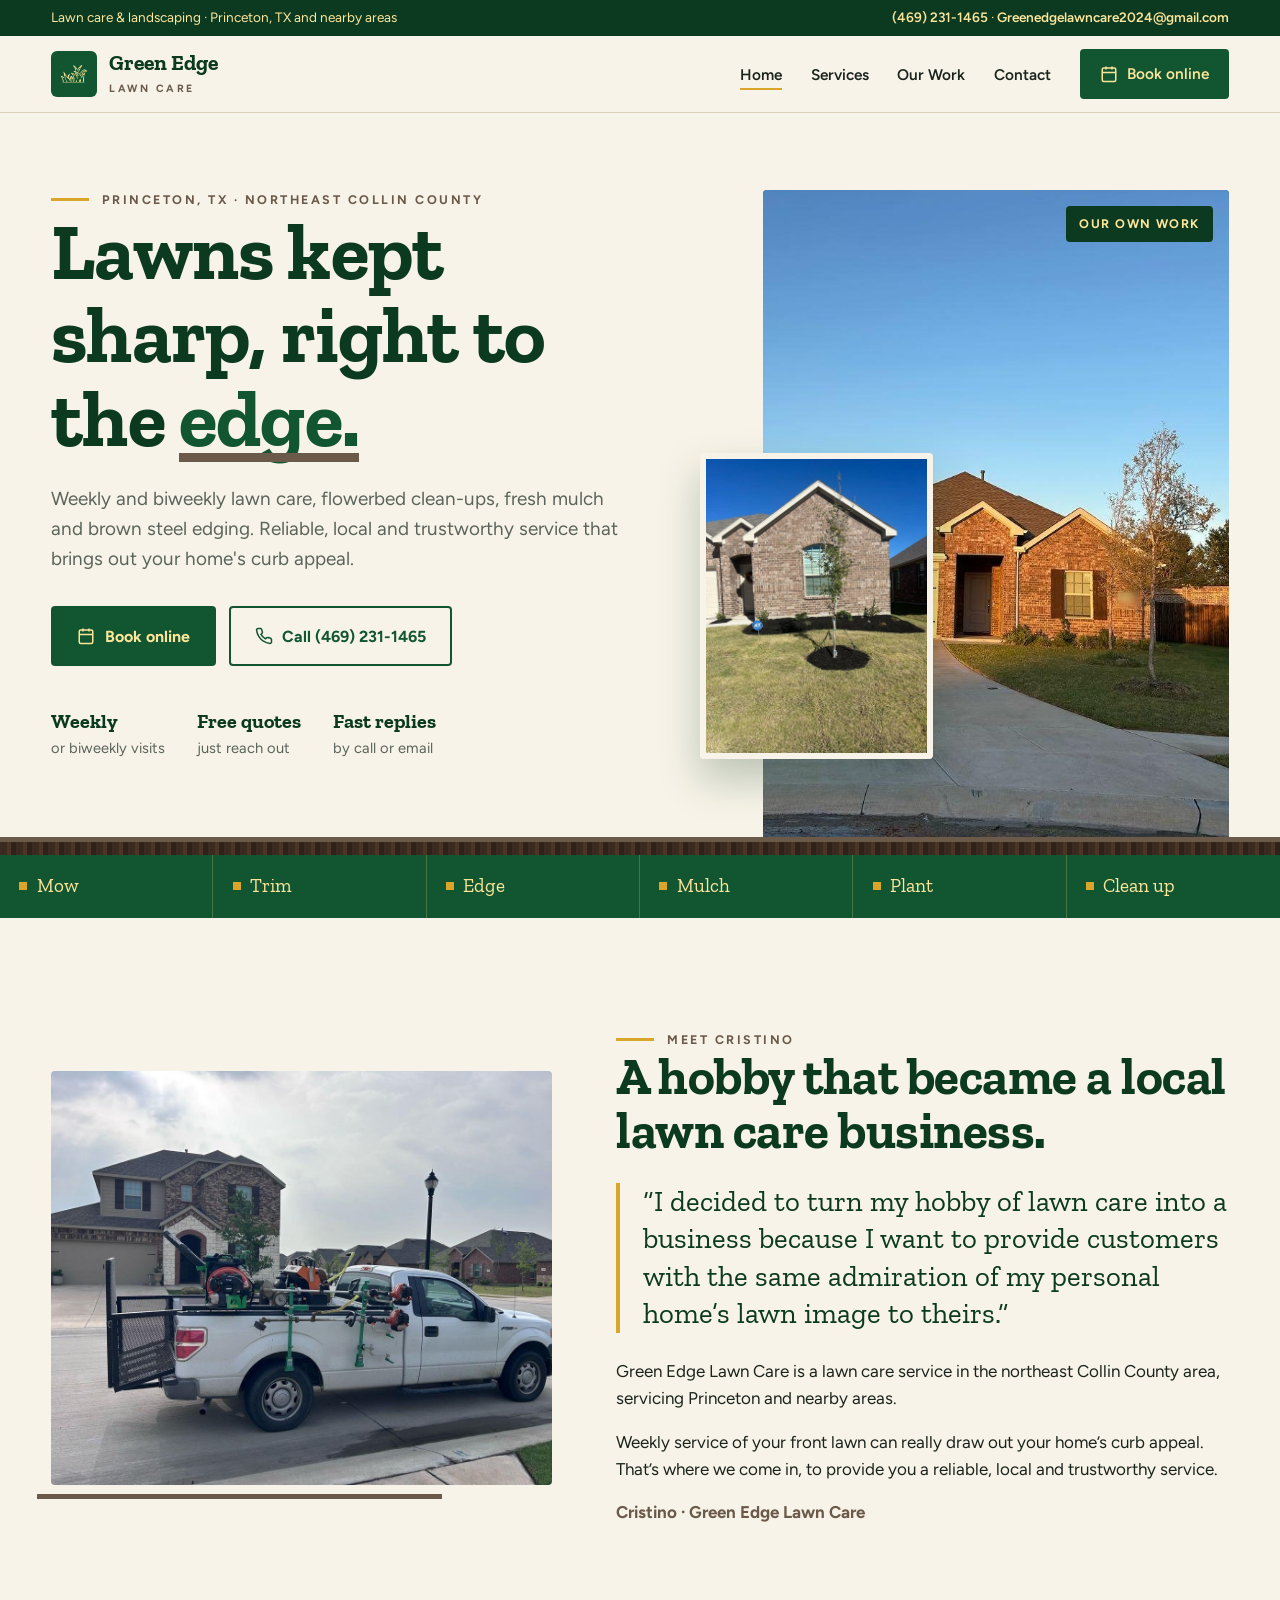
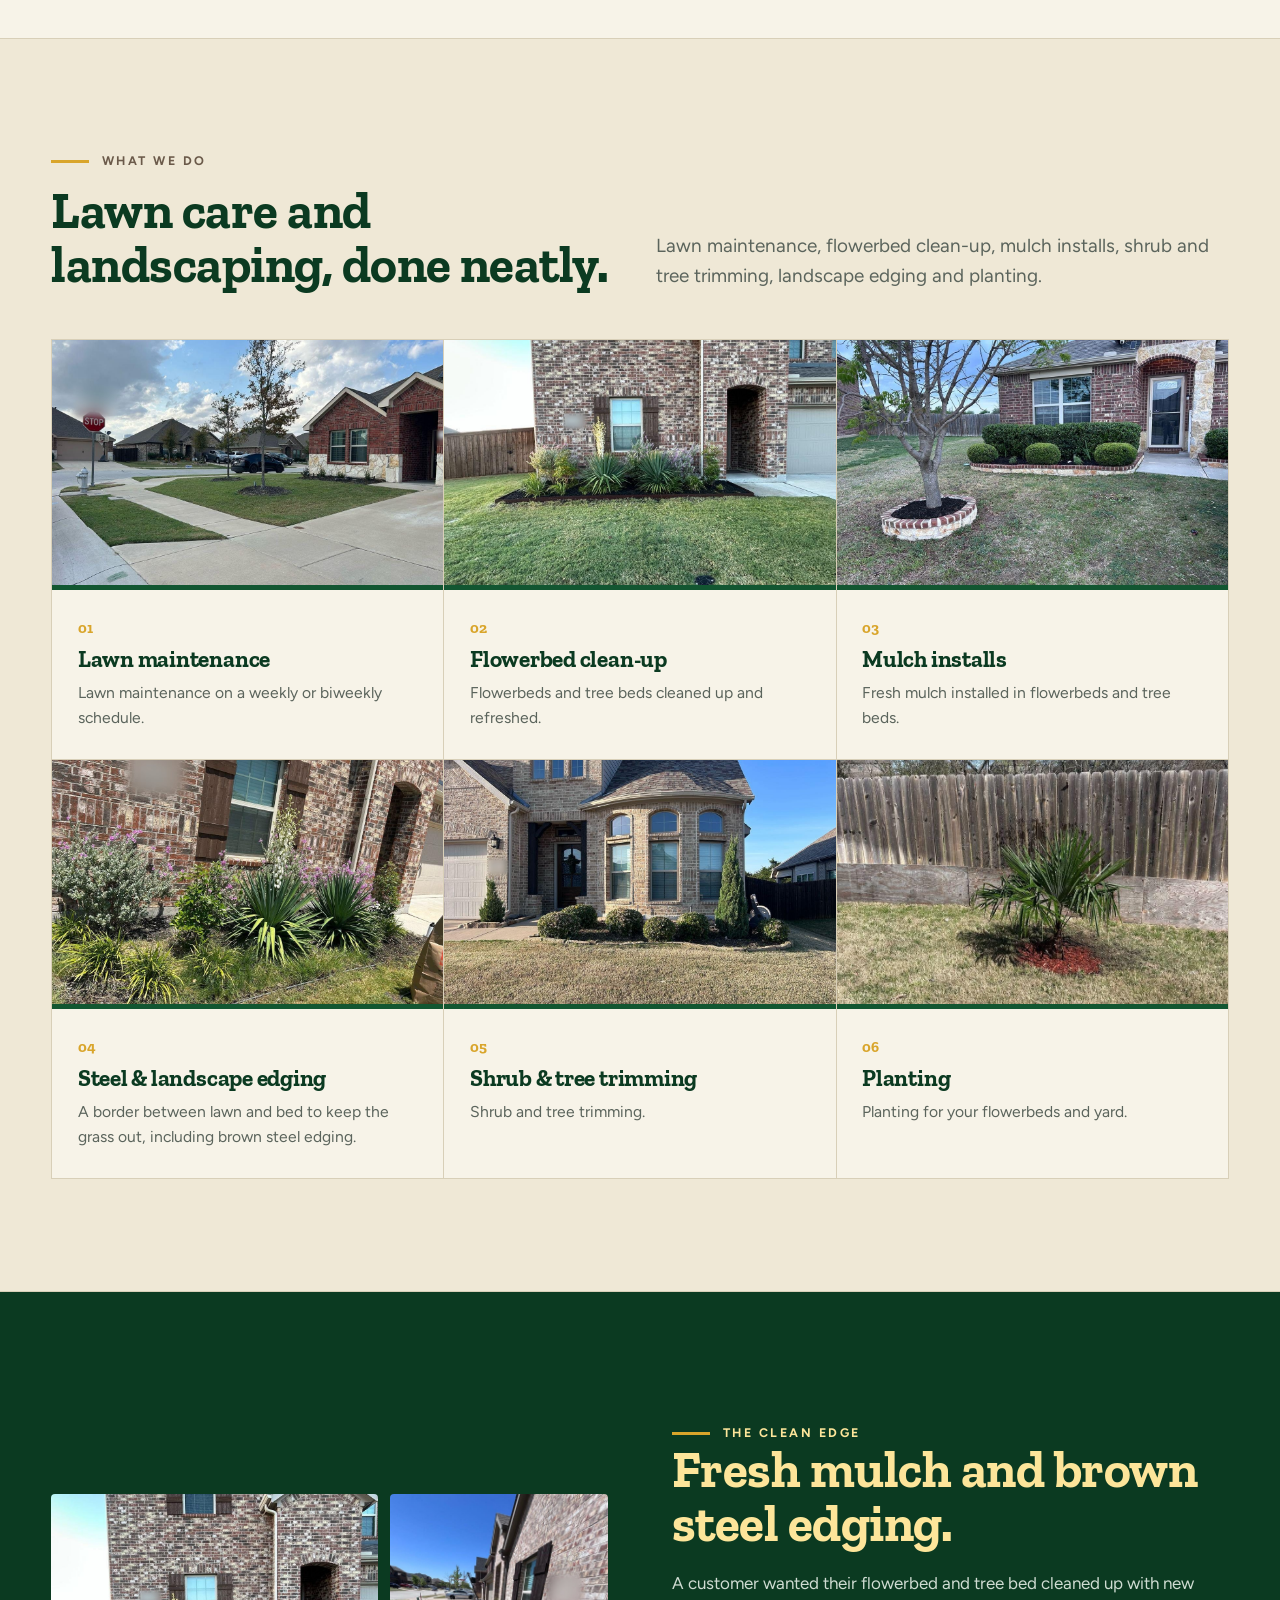
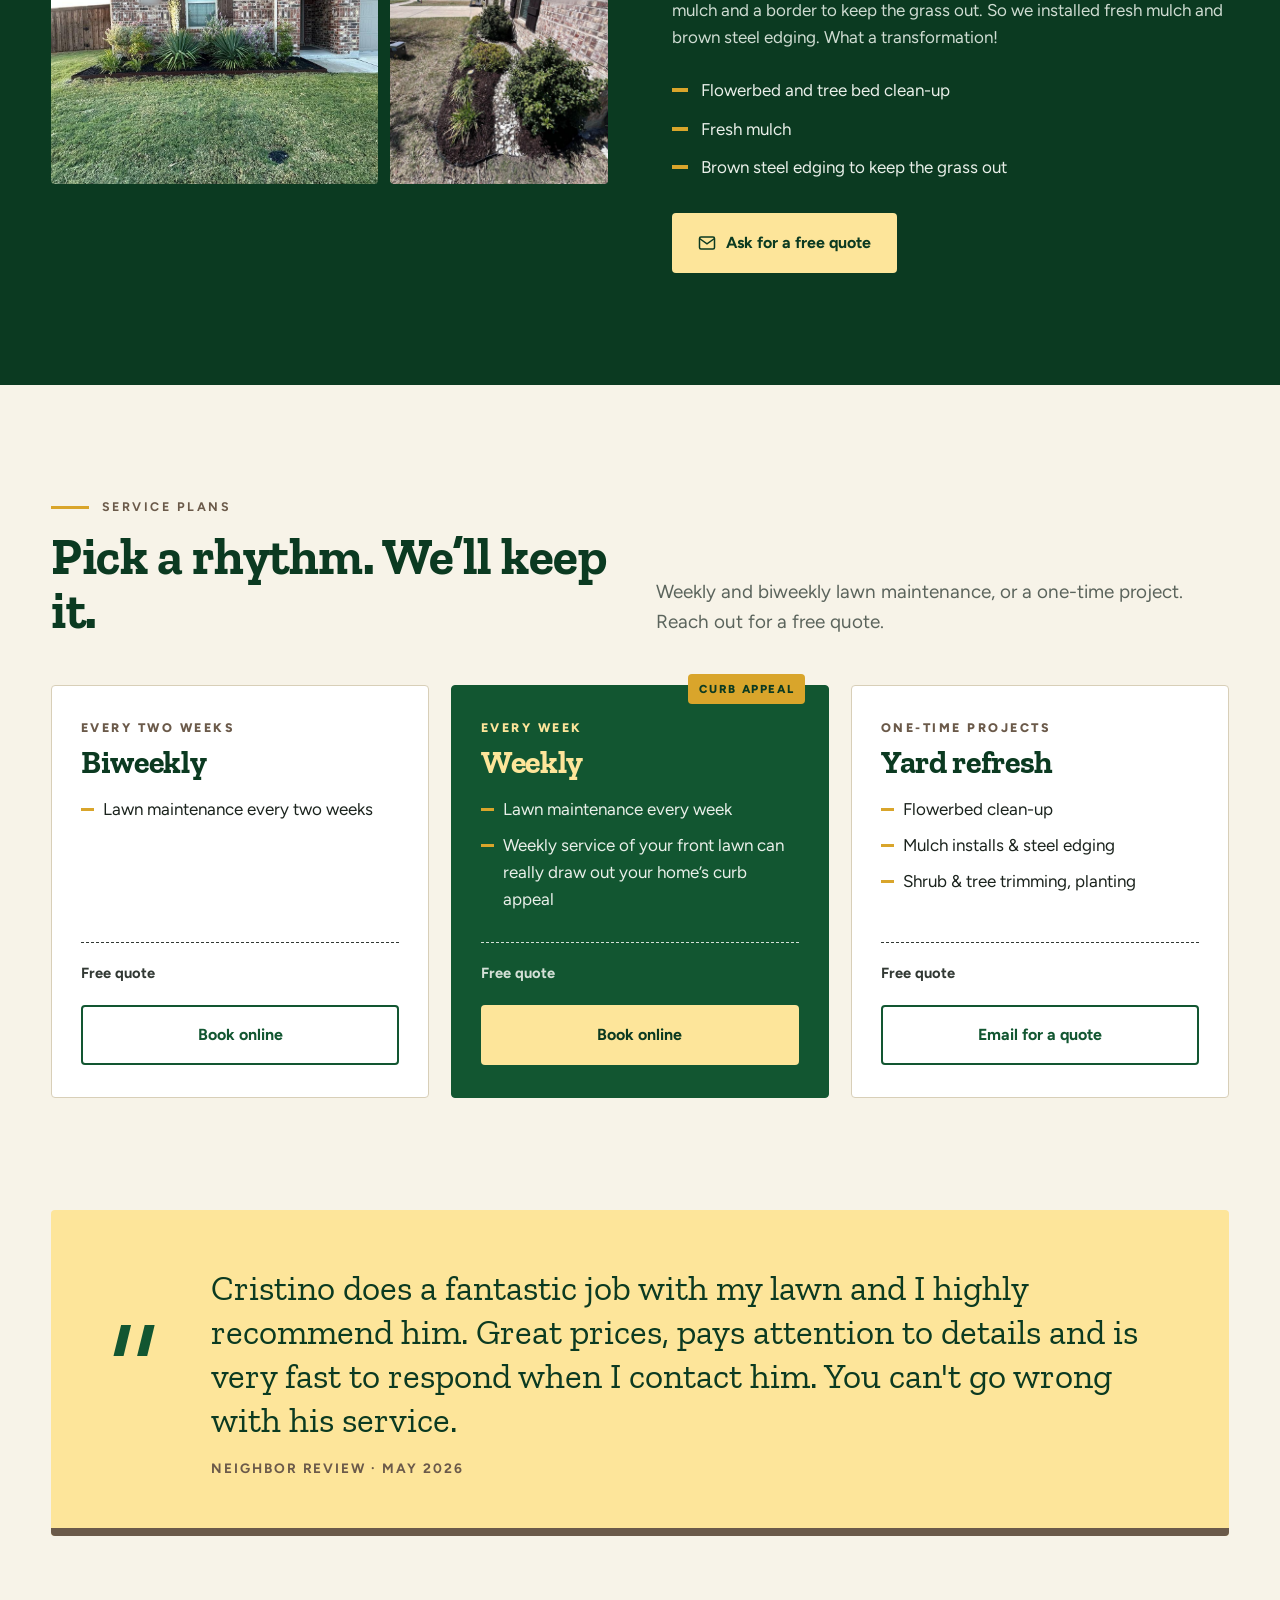
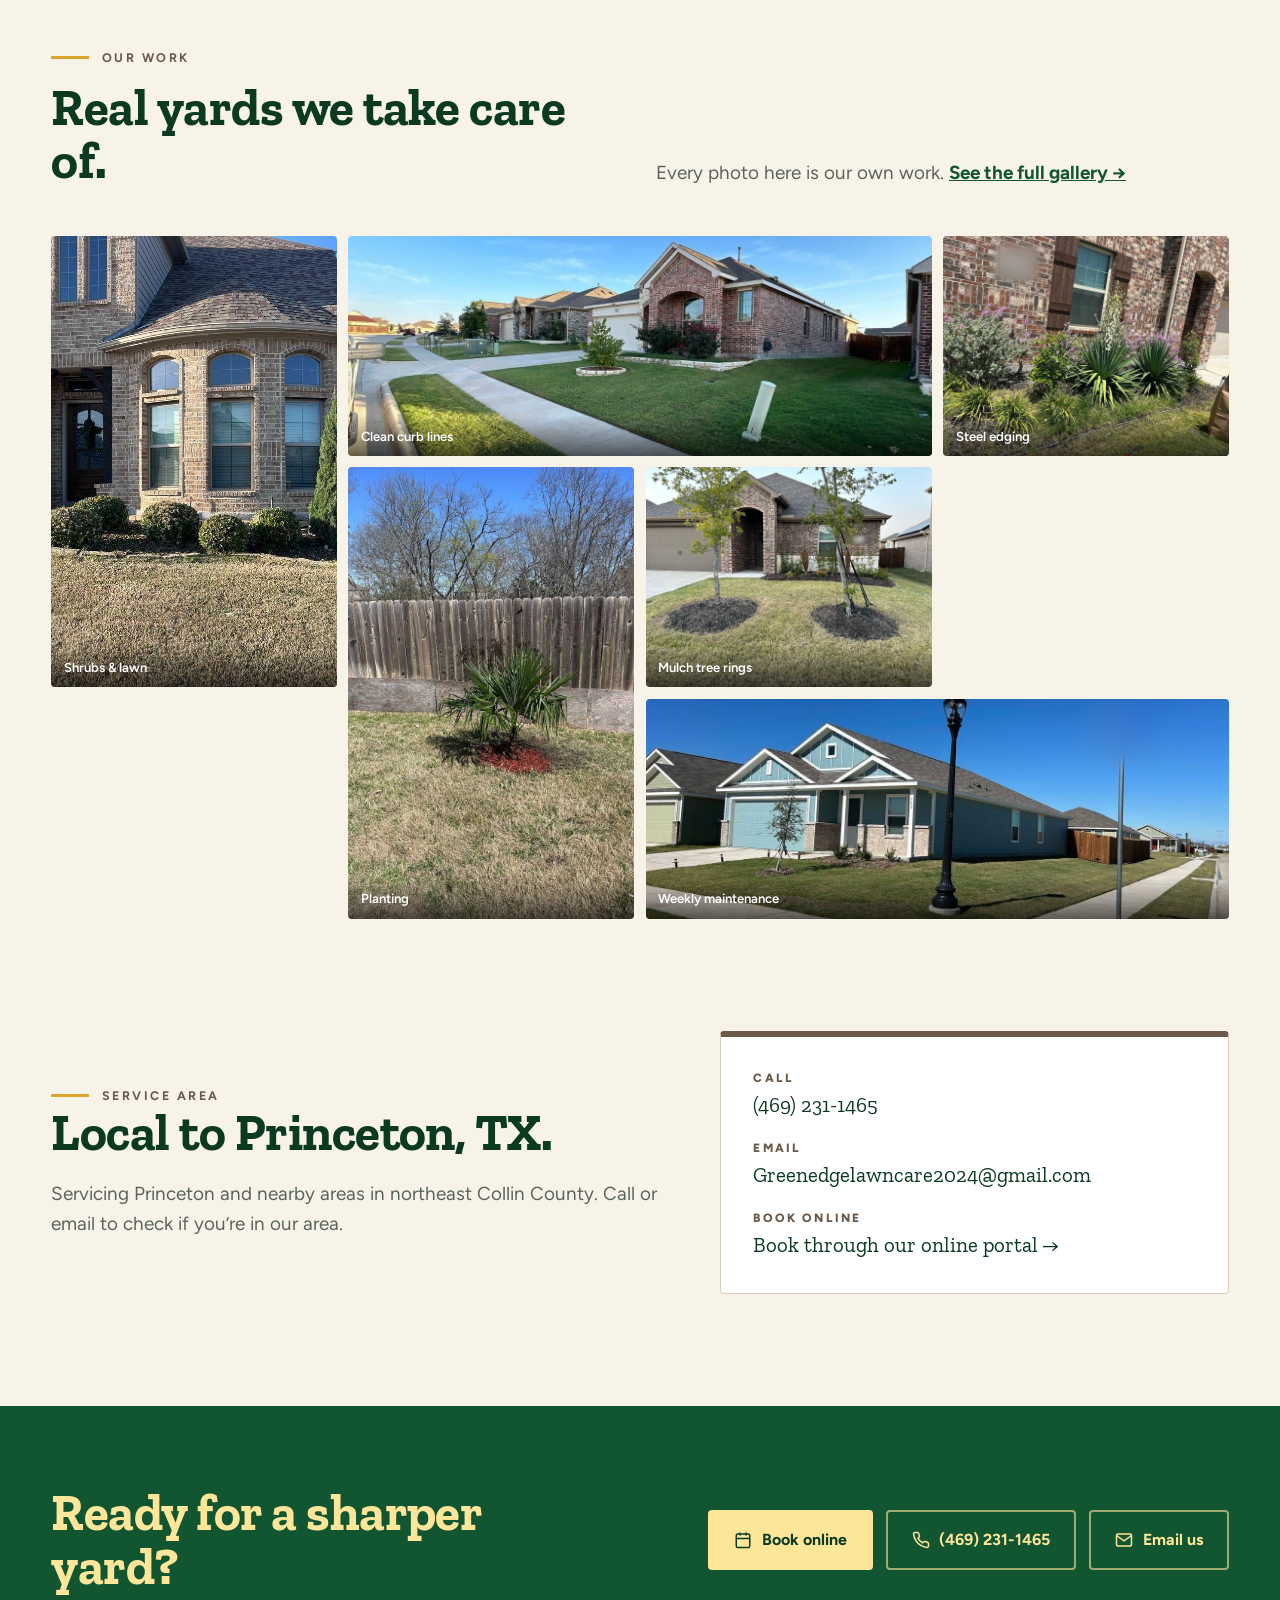
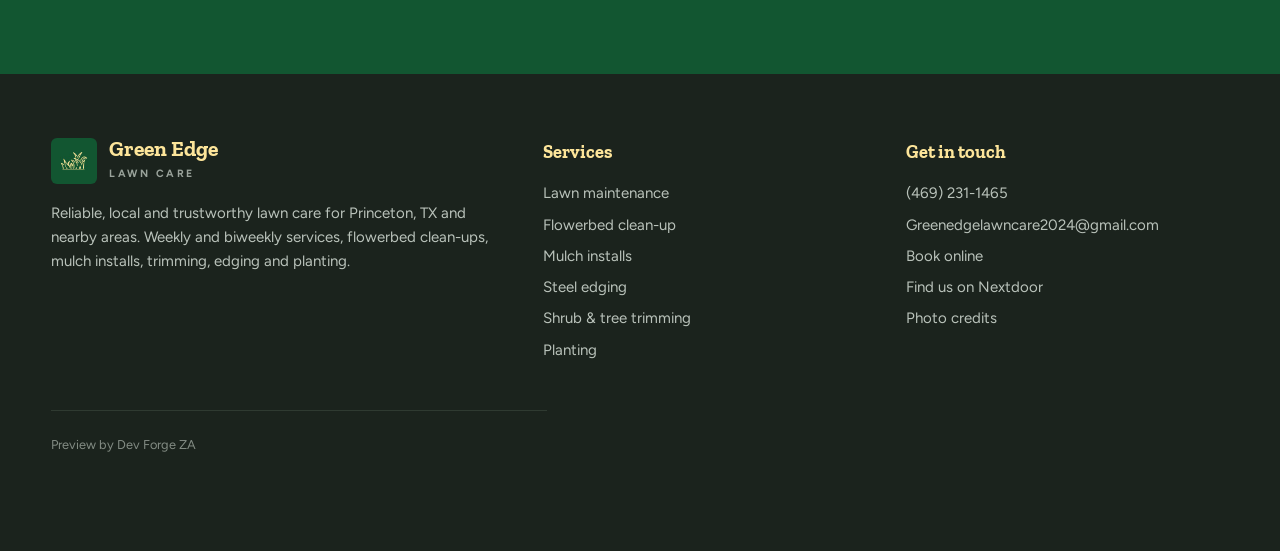
==== commit 39bb8734: "Privacy: blur house numbers and street signs; QA house rules (root SOURCES.txt, footer disclaimer, s" ====
--- a/index.html
+++ b/index.html
@@ -32,7 +32,7 @@
 <h1>Lawns kept sharp, right to the <em>edge.</em></h1>
 <p class="lead">Weekly and biweekly lawn care, flowerbed clean-ups, fresh mulch and brown steel edging. Reliable, local and trustworthy service that brings out your home's curb appeal.</p>
 <div class="hero-ctas"><a class="btn btn-green" href="https://www.yardbook.com/businesses/131669" target="_blank" rel="noopener"><svg viewBox="0 0 24 24" fill="none" stroke="currentColor" stroke-width="2"><rect x="3" y="4" width="18" height="18" rx="2"/><path d="M16 2v4M8 2v4M3 10h18"/></svg> Book online</a><a class="btn btn-line" href="tel:+14692311465"><svg viewBox="0 0 24 24" fill="none" stroke="currentColor" stroke-width="2"><path d="M22 16.9v3a2 2 0 0 1-2.2 2 19.8 19.8 0 0 1-8.6-3.1 19.5 19.5 0 0 1-6-6A19.8 19.8 0 0 1 2.1 4.2 2 2 0 0 1 4.1 2h3a2 2 0 0 1 2 1.7c.1.9.4 1.8.7 2.7a2 2 0 0 1-.5 2.1L8 9.8a16 16 0 0 0 6 6l1.3-1.3a2 2 0 0 1 2.1-.4c.9.3 1.8.6 2.7.7a2 2 0 0 1 1.7 2z"/></svg> Call (469) 231-1465</a></div>
-<div class="hero-facts"><span><b>Weekly</b>or biweekly visits</span><span><b>Free quotes</b>on every project</span><span><b>Fast replies</b>by call or email</span></div>
+<div class="hero-facts"><span><b>Weekly</b>or biweekly visits</span><span><b>Free quotes</b>just reach out</span><span><b>Fast replies</b>by call or email</span></div>
 </div>
 <div class="hero-art">
 <div class="main"><img src="images/own-sunset-front-lawn.jpg" alt="Freshly cut front lawn and driveway at golden hour" width="1200" height="900" fetchpriority="high"></div>
@@ -50,44 +50,44 @@
 <p class="eyebrow">Meet Cristino</p>
 <h2>A hobby that became a local lawn care business.</h2>
 <blockquote class="owner">“I decided to turn my hobby of lawn care into a business because I want to provide customers with the same admiration of my personal home’s lawn image to theirs.”</blockquote>
-<p>Green Edge Lawn Care started with one well-kept lawn: Cristino’s own. Today we bring that same attention to detail to homes across Princeton and the nearby areas of northeast Collin County.</p>
-<p>Weekly service of your front lawn can really draw out your home’s curb appeal. That’s where we come in, with reliable, local and trustworthy service and quick answers when you reach out.</p>
-<p class="sig">Cristino, owner · Green Edge Lawn Care</p>
+<p>Green Edge Lawn Care is a lawn care service in the northeast Collin County area, servicing Princeton and nearby areas.</p>
+<p>Weekly service of your front lawn can really draw out your home’s curb appeal. That’s where we come in, to provide you a reliable, local and trustworthy service.</p>
+<p class="sig">Cristino · Green Edge Lawn Care</p>
 </div>
 </div></section>
 
 <section class="services" id="services"><div class="wrap">
-<div class="sec-head"><div><p class="eyebrow">What we do</p><h2>Everything your yard needs, done neatly.</h2></div><p class="lead">From regular mowing to a full flowerbed makeover, every job gets the same clean finish.</p></div>
-<div class="svc-grid"><article class="svc reveal"><img src="images/own-corner-lot-lawn.jpg" alt="Front lawn in a Princeton-area neighborhood, freshly maintained" loading="lazy" width="1200" height="900"><div class="body"><span class="num">01</span><h3>Lawn maintenance</h3><p>Mowing, trimming and tidy edges on a weekly or biweekly schedule, so your lawn looks cared for every time you pull into the driveway.</p></div></article><article class="svc reveal"><img src="images/own-steel-edging-flowerbed-wide.jpg" alt="Cleaned-up flowerbed with fresh mulch and steel edging against a brick home" loading="lazy" width="1200" height="900"><div class="body"><span class="num">02</span><h3>Flowerbed clean-up</h3><p>We clear out weeds and overgrowth and reset your beds so the plants you love can actually be seen.</p></div></article><article class="svc reveal"><img src="images/own-tree-ring-front-yard.jpg" alt="Fresh mulch ring around a young tree in a front yard" loading="lazy" width="1200" height="900"><div class="body"><span class="num">03</span><h3>Mulch installs</h3><p>Fresh mulch for flowerbeds and tree rings. It looks clean, holds moisture and keeps the whole yard looking finished.</p></div></article><article class="svc reveal"><img src="images/own-steel-edging-flowerbed-closeup.jpg" alt="Brown steel edging holding a mulched bed of yucca and flowering shrubs" loading="lazy" width="1200" height="900"><div class="body"><span class="num">04</span><h3>Steel &amp; landscape edging</h3><p>A crisp border between turf and bed that keeps the grass out. Brown steel edging gives beds a clean, permanent line.</p></div></article><article class="svc reveal"><img src="images/own-stone-home-shrubs.jpg" alt="Neatly shaped shrubs in front of a stone home" loading="lazy" width="1200" height="900"><div class="body"><span class="num">05</span><h3>Shrub &amp; tree trimming</h3><p>Shaped shrubs and trimmed trees that frame your home instead of hiding it.</p></div></article><article class="svc reveal"><img src="images/own-palm-planting.jpg" alt="Newly planted palm with a fresh mulch bed along a fence" loading="lazy" width="1200" height="900"><div class="body"><span class="num">06</span><h3>Planting</h3><p>New trees, shrubs and plants set in properly, with fresh mulch to give them a strong start.</p></div></article></div>
+<div class="sec-head"><div><p class="eyebrow">What we do</p><h2>Lawn care and landscaping, done neatly.</h2></div><p class="lead">Lawn maintenance, flowerbed clean-up, mulch installs, shrub and tree trimming, landscape edging and planting.</p></div>
+<div class="svc-grid"><article class="svc reveal"><img src="images/own-corner-lot-lawn.jpg" alt="Front lawn in a Princeton-area neighborhood, freshly maintained" loading="lazy" width="1200" height="900"><div class="body"><span class="num">01</span><h3>Lawn maintenance</h3><p>Lawn maintenance on a weekly or biweekly schedule.</p></div></article><article class="svc reveal"><img src="images/own-steel-edging-flowerbed-wide.jpg" alt="Cleaned-up flowerbed with fresh mulch and steel edging against a brick home" loading="lazy" width="1200" height="900"><div class="body"><span class="num">02</span><h3>Flowerbed clean-up</h3><p>Flowerbeds and tree beds cleaned up and refreshed.</p></div></article><article class="svc reveal"><img src="images/own-tree-ring-front-yard.jpg" alt="Fresh mulch ring around a young tree in a front yard" loading="lazy" width="1200" height="900"><div class="body"><span class="num">03</span><h3>Mulch installs</h3><p>Fresh mulch installed in flowerbeds and tree beds.</p></div></article><article class="svc reveal"><img src="images/own-steel-edging-flowerbed-closeup.jpg" alt="Brown steel edging holding a mulched bed of yucca and flowering shrubs" loading="lazy" width="1200" height="900"><div class="body"><span class="num">04</span><h3>Steel &amp; landscape edging</h3><p>A border between lawn and bed to keep the grass out, including brown steel edging.</p></div></article><article class="svc reveal"><img src="images/own-stone-home-shrubs.jpg" alt="Neatly shaped shrubs in front of a stone home" loading="lazy" width="1200" height="900"><div class="body"><span class="num">05</span><h3>Shrub &amp; tree trimming</h3><p>Shrub and tree trimming.</p></div></article><article class="svc reveal"><img src="images/own-palm-planting.jpg" alt="Newly planted palm with a fresh mulch bed along a fence" loading="lazy" width="1200" height="900"><div class="body"><span class="num">06</span><h3>Planting</h3><p>Planting for your flowerbeds and yard.</p></div></article></div>
 </div></section>
 
 <section class="feature"><div class="wrap feature-grid">
 <div class="pair reveal"><img src="images/own-steel-edging-flowerbed-wide.jpg" alt="Flowerbed with fresh mulch and brown steel edging along a brick home" width="1200" height="900" loading="lazy"><img src="images/own-side-bed-mulch-rock.jpg" alt="Side-yard bed with new mulch, river rock and shrubs" width="900" height="1200" loading="lazy"></div>
 <div class="reveal">
 <p class="eyebrow">The clean edge</p>
-<h2>Fresh mulch. Brown steel edging. What a transformation.</h2>
-<p>One customer wanted their flowerbed and tree bed cleaned up, with new mulch and a border to keep the grass out. So we installed fresh mulch and brown steel edging, and the whole front of the house came together.</p>
-<ul><li>Beds cleared and reset with fresh mulch</li><li>Brown steel edging for a crisp, lasting border</li><li>Grass stays in the lawn, mulch stays in the bed</li></ul>
+<h2>Fresh mulch and brown steel edging.</h2>
+<p>A customer wanted their flowerbed and tree bed cleaned up with new mulch and a border to keep the grass out. So we installed fresh mulch and brown steel edging. What a transformation!</p>
+<ul><li>Flowerbed and tree bed clean-up</li><li>Fresh mulch</li><li>Brown steel edging to keep the grass out</li></ul>
 <a class="btn btn-cream" href="mailto:Greenedgelawncare2024@gmail.com?subject=Lawn%20care%20quote"><svg viewBox="0 0 24 24" fill="none" stroke="currentColor" stroke-width="2"><rect x="2" y="4" width="20" height="16" rx="2"/><path d="m22 6-10 7L2 6"/></svg> Ask for a free quote</a>
 </div>
 </div></section>
 
 <section class="plans" id="plans"><div class="wrap">
-<div class="sec-head"><div><p class="eyebrow">Service plans</p><h2>Pick a rhythm. We’ll keep it.</h2></div><p class="lead">Choose weekly or biweekly lawn maintenance, or book a one-time project. Every quote is free and built around your yard.</p></div>
+<div class="sec-head"><div><p class="eyebrow">Service plans</p><h2>Pick a rhythm. We’ll keep it.</h2></div><p class="lead">Weekly and biweekly lawn maintenance, or a one-time project. Reach out for a free quote.</p></div>
 <div class="plans-grid">
-<div class="plan reveal"><span class="freq">Every two weeks</span><h3>Biweekly</h3><ul><li>Lawn maintenance on a steady biweekly schedule</li><li>Trimmed, tidy edges each visit</li><li>Keeps yards looking sharp all season</li></ul><p class="quote">Free quote for your yard</p><a class="btn btn-line" href="https://www.yardbook.com/businesses/131669" target="_blank" rel="noopener">Book online</a></div>
-<div class="plan feat reveal"><span class="ribbon">Best curb appeal</span><span class="freq">Every week</span><h3>Weekly</h3><ul><li>Lawn maintenance every week</li><li>Trimmed, tidy edges each visit</li><li>Your front lawn looks its best, all the time</li></ul><p class="quote">Free quote for your yard</p><a class="btn btn-cream" href="https://www.yardbook.com/businesses/131669" target="_blank" rel="noopener">Book online</a></div>
-<div class="plan reveal"><span class="freq">One-time projects</span><h3>Yard refresh</h3><ul><li>Flowerbed clean-up</li><li>Mulch installs &amp; steel edging</li><li>Shrub &amp; tree trimming, planting</li></ul><p class="quote">Free quote for your project</p><a class="btn btn-line" href="mailto:Greenedgelawncare2024@gmail.com?subject=Lawn%20care%20quote">Email for a quote</a></div>
+<div class="plan reveal"><span class="freq">Every two weeks</span><h3>Biweekly</h3><ul><li>Lawn maintenance every two weeks</li></ul><p class="quote">Free quote</p><a class="btn btn-line" href="https://www.yardbook.com/businesses/131669" target="_blank" rel="noopener">Book online</a></div>
+<div class="plan feat reveal"><span class="ribbon">Curb appeal</span><span class="freq">Every week</span><h3>Weekly</h3><ul><li>Lawn maintenance every week</li><li>Weekly service of your front lawn can really draw out your home’s curb appeal</li></ul><p class="quote">Free quote</p><a class="btn btn-cream" href="https://www.yardbook.com/businesses/131669" target="_blank" rel="noopener">Book online</a></div>
+<div class="plan reveal"><span class="freq">One-time projects</span><h3>Yard refresh</h3><ul><li>Flowerbed clean-up</li><li>Mulch installs &amp; steel edging</li><li>Shrub &amp; tree trimming, planting</li></ul><p class="quote">Free quote</p><a class="btn btn-line" href="mailto:Greenedgelawncare2024@gmail.com?subject=Lawn%20care%20quote">Email for a quote</a></div>
 </div>
 </div></section>
 
 <section class="review"><div class="wrap">
 <div class="review-card reveal"><span class="mark" aria-hidden="true">“</span>
-<div><blockquote>Cristino does a fantastic job with my lawn and I highly recommend him. Great prices, pays attention to details and is very fast to respond when I contact him. You can’t go wrong with his service.</blockquote><cite>Neighbor review · May 2026</cite></div></div>
+<div><blockquote>Cristino does a fantastic job with my lawn and I highly recommend him. Great prices, pays attention to details and is very fast to respond when I contact him. You can't go wrong with his service.</blockquote><cite>Neighbor review · May 2026</cite></div></div>
 </div></section>
 
-<section class="work-preview"><div class="wrap">
-<div class="sec-head"><div><p class="eyebrow">Our work</p><h2>Real yards we take care of.</h2></div><p class="lead">Every photo here is our own work in neighborhoods around Princeton. <a href="work.html" style="color:var(--green);font-weight:700">See the full gallery →</a></p></div>
+<section class="work-teaser"><div class="wrap">
+<div class="sec-head"><div><p class="eyebrow">Our work</p><h2>Real yards we take care of.</h2></div><p class="lead">Every photo here is our own work. <a href="work.html" style="color:var(--green);font-weight:700">See the full gallery →</a></p></div>
 <div class="gallery">
 <figure class="tall reveal"><img src="images/own-stone-home-shrubs.jpg" alt="Trimmed shrubs and lawn at a stone home" loading="lazy"><figcaption>Shrubs &amp; lawn</figcaption></figure>
 <figure class="wide reveal"><img src="images/own-neighborhood-curb.jpg" alt="Neatly edged lawns along a neighborhood sidewalk" loading="lazy"><figcaption>Clean curb lines</figcaption></figure>
@@ -99,11 +99,11 @@
 </div></section>
 
 <section class="area" style="padding-top:0"><div class="wrap area-grid">
-<div class="reveal"><p class="eyebrow">Service area</p><h2>Proudly local to Princeton, TX.</h2><p class="lead" style="margin-top:1.2rem">We serve Princeton and nearby areas in northeast Collin County. Not sure if you’re in range? Call or email and we’ll let you know quickly.</p></div>
+<div class="reveal"><p class="eyebrow">Service area</p><h2>Local to Princeton, TX.</h2><p class="lead" style="margin-top:1.2rem">Servicing Princeton and nearby areas in northeast Collin County. Call or email to check if you’re in our area.</p></div>
 <div class="area-card reveal"><dl>
 <div><dt>Call</dt><dd><a href="tel:+14692311465">(469) 231-1465</a></dd></div>
 <div><dt>Email</dt><dd><a href="mailto:Greenedgelawncare2024@gmail.com?subject=Lawn%20care%20quote">Greenedgelawncare2024@gmail.com</a></dd></div>
-<div><dt>Book online</dt><dd><a href="https://www.yardbook.com/businesses/131669" target="_blank" rel="noopener">Request service through our booking portal →</a></dd></div>
+<div><dt>Book online</dt><dd><a href="https://www.yardbook.com/businesses/131669" target="_blank" rel="noopener">Book through our online portal →</a></dd></div>
 </dl></div>
 </div></section>
 <section class="cta-band"><div class="wrap">
@@ -114,11 +114,11 @@
 <footer><div class="wrap">
 <div class="foot-grid">
 <div><a class="brand" href="index.html"><img src="images/own-logo-sm.jpg" alt="" width="46" height="46"><span><b>Green Edge</b><small>Lawn Care</small></span></a>
-<p style="margin-top:1.1rem">Reliable, local and trustworthy lawn care for Princeton, TX and nearby areas in northeast Collin County. Weekly and biweekly service, flowerbeds, mulch, trimming, steel edging and planting.</p></div>
+<p style="margin-top:1.1rem">Reliable, local and trustworthy lawn care for Princeton, TX and nearby areas. Weekly and biweekly services, flowerbed clean-ups, mulch installs, trimming, edging and planting.</p></div>
 <div><h4>Services</h4><ul><li><a href="services.html#maintenance">Lawn maintenance</a></li><li><a href="services.html#flowerbeds">Flowerbed clean-up</a></li><li><a href="services.html#mulch">Mulch installs</a></li><li><a href="services.html#edging">Steel edging</a></li><li><a href="services.html#trimming">Shrub &amp; tree trimming</a></li><li><a href="services.html#planting">Planting</a></li></ul></div>
-<div><h4>Get in touch</h4><ul><li><a href="tel:+14692311465">(469) 231-1465</a></li><li><a href="mailto:Greenedgelawncare2024@gmail.com?subject=Lawn%20care%20quote" style="word-break:break-all">Greenedgelawncare2024@gmail.com</a></li><li><a href="https://www.yardbook.com/businesses/131669" target="_blank" rel="noopener">Book online</a></li><li><a href="https://nextdoor.com/pages/green-edge-lawn-care-princeton-tx/" target="_blank" rel="noopener">Find us on Nextdoor</a></li></ul></div>
+<div><h4>Get in touch</h4><ul><li><a href="tel:+14692311465">(469) 231-1465</a></li><li><a href="mailto:Greenedgelawncare2024@gmail.com?subject=Lawn%20care%20quote" style="word-break:break-all">Greenedgelawncare2024@gmail.com</a></li><li><a href="https://www.yardbook.com/businesses/131669" target="_blank" rel="noopener">Book online</a></li><li><a href="https://nextdoor.com/pages/green-edge-lawn-care-princeton-tx/" target="_blank" rel="noopener">Find us on Nextdoor</a></li><li><a href="SOURCES.txt">Photo credits</a></li></ul></div>
 </div>
-<p class="disclaimer">© Green Edge Lawn Care. Speculative concept website designed by Dev Forge ZA, not yet the official site of Green Edge Lawn Care. Photos are Green Edge Lawn Care's own work.</p>
+<p class="disclaimer">Preview by Dev Forge ZA</p>
 </div></footer>
 <nav class="callbar" aria-label="Quick contact">
 <a href="tel:+14692311465"><svg viewBox="0 0 24 24" fill="none" stroke="currentColor" stroke-width="2"><path d="M22 16.9v3a2 2 0 0 1-2.2 2 19.8 19.8 0 0 1-8.6-3.1 19.5 19.5 0 0 1-6-6A19.8 19.8 0 0 1 2.1 4.2 2 2 0 0 1 4.1 2h3a2 2 0 0 1 2 1.7c.1.9.4 1.8.7 2.7a2 2 0 0 1-.5 2.1L8 9.8a16 16 0 0 0 6 6l1.3-1.3a2 2 0 0 1 2.1-.4c.9.3 1.8.6 2.7.7a2 2 0 0 1 1.7 2z"/></svg>Call</a><a href="mailto:Greenedgelawncare2024@gmail.com?subject=Lawn%20care%20quote"><svg viewBox="0 0 24 24" fill="none" stroke="currentColor" stroke-width="2"><rect x="2" y="4" width="20" height="16" rx="2"/><path d="m22 6-10 7L2 6"/></svg>Email</a><a href="https://www.yardbook.com/businesses/131669" target="_blank" rel="noopener"><svg viewBox="0 0 24 24" fill="none" stroke="currentColor" stroke-width="2"><rect x="3" y="4" width="18" height="18" rx="2"/><path d="M16 2v4M8 2v4M3 10h18"/></svg>Book</a>
--- a/styles.css
+++ b/styles.css
@@ -242,3 +242,16 @@
   .callbar svg{width:20px;height:20px}
   footer{padding-bottom:7rem}
 }
+button{font:inherit}
+/* 390px: his own hero photo on the first screen */
+@media (max-width:760px){
+  .hero{padding-top:1rem}
+  .hero-grid{gap:1.2rem}
+  .hero-art{order:-1;min-height:250px}
+  .hero-art .main{left:0;border-radius:var(--radius)}
+  .hero-art .inset{width:34%;bottom:-8%;left:auto;right:4%}
+  .hero-art .tag{left:.8rem;right:auto;top:.8rem}
+  .hero h1{font-size:2.4rem}
+  .hero .lead{margin:1rem 0 1.4rem;font-size:1.05rem}
+  .hero-copy{padding-bottom:2.2rem}
+}
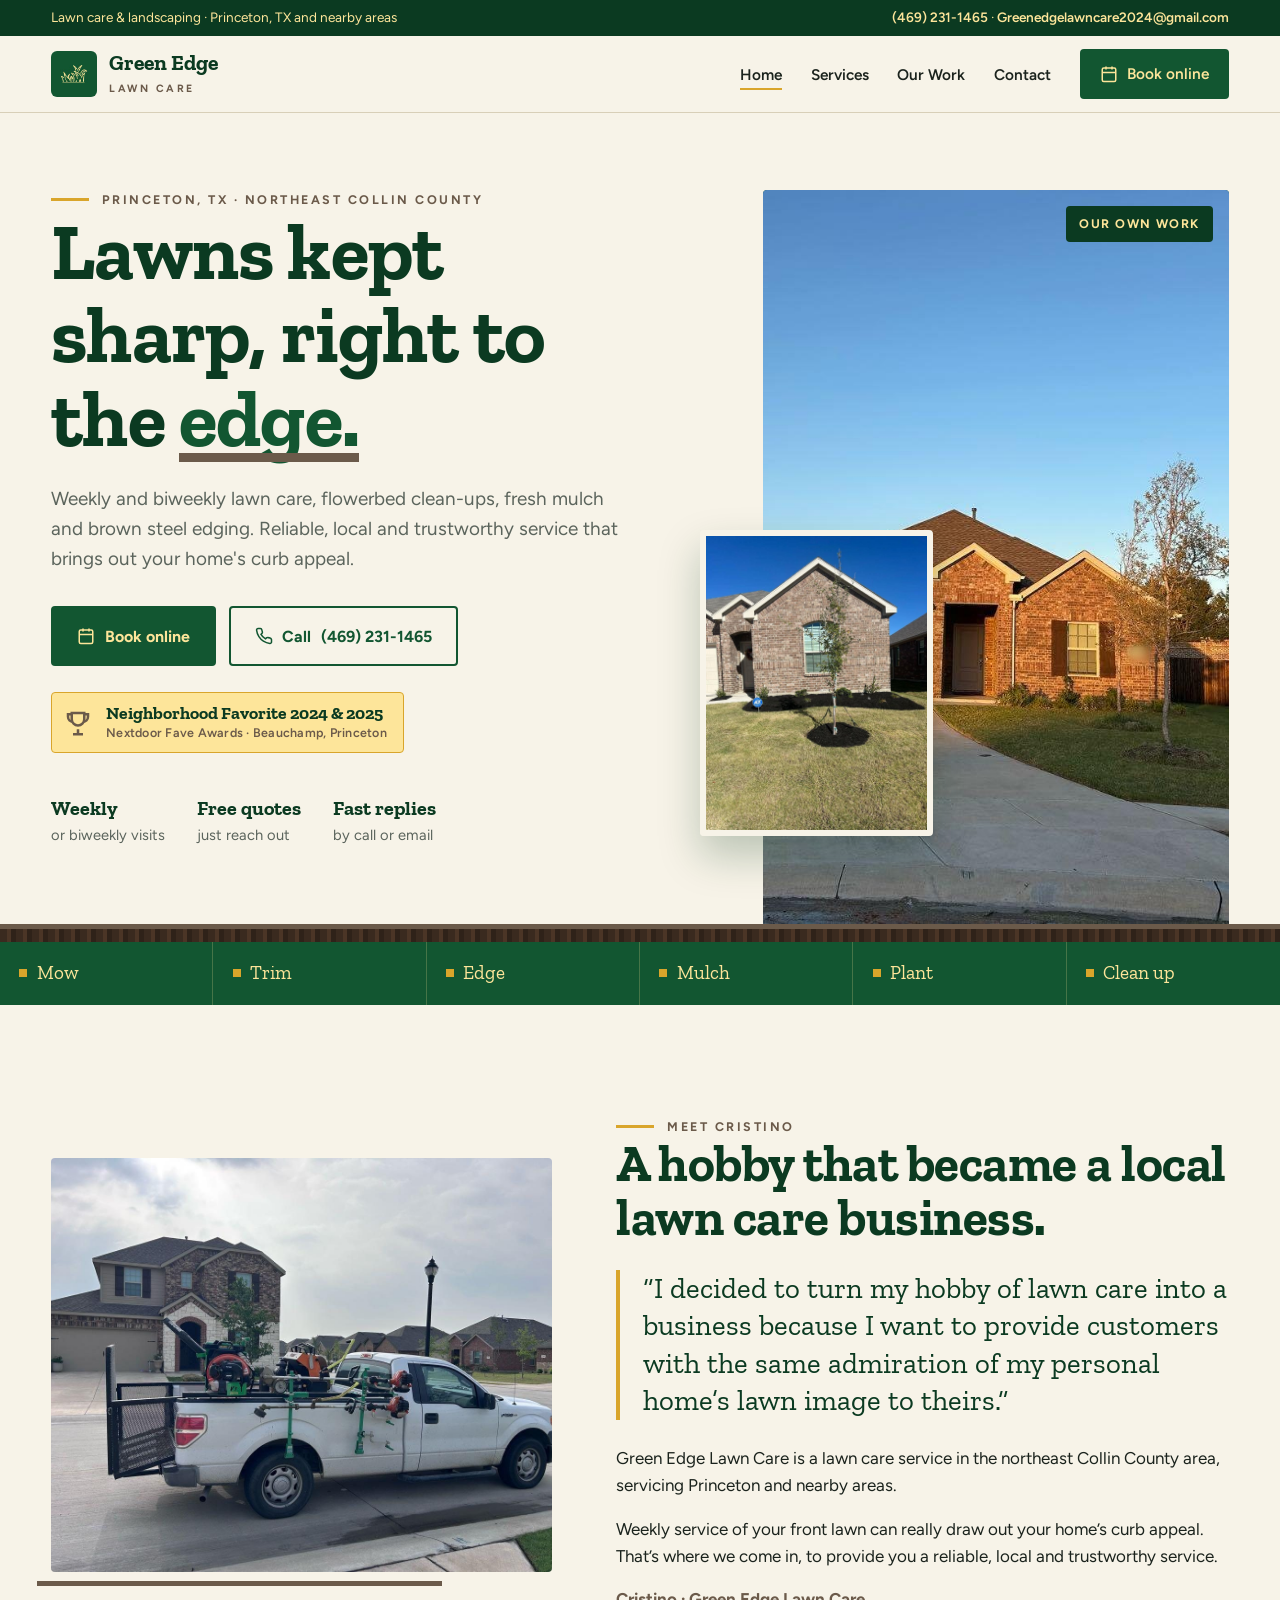
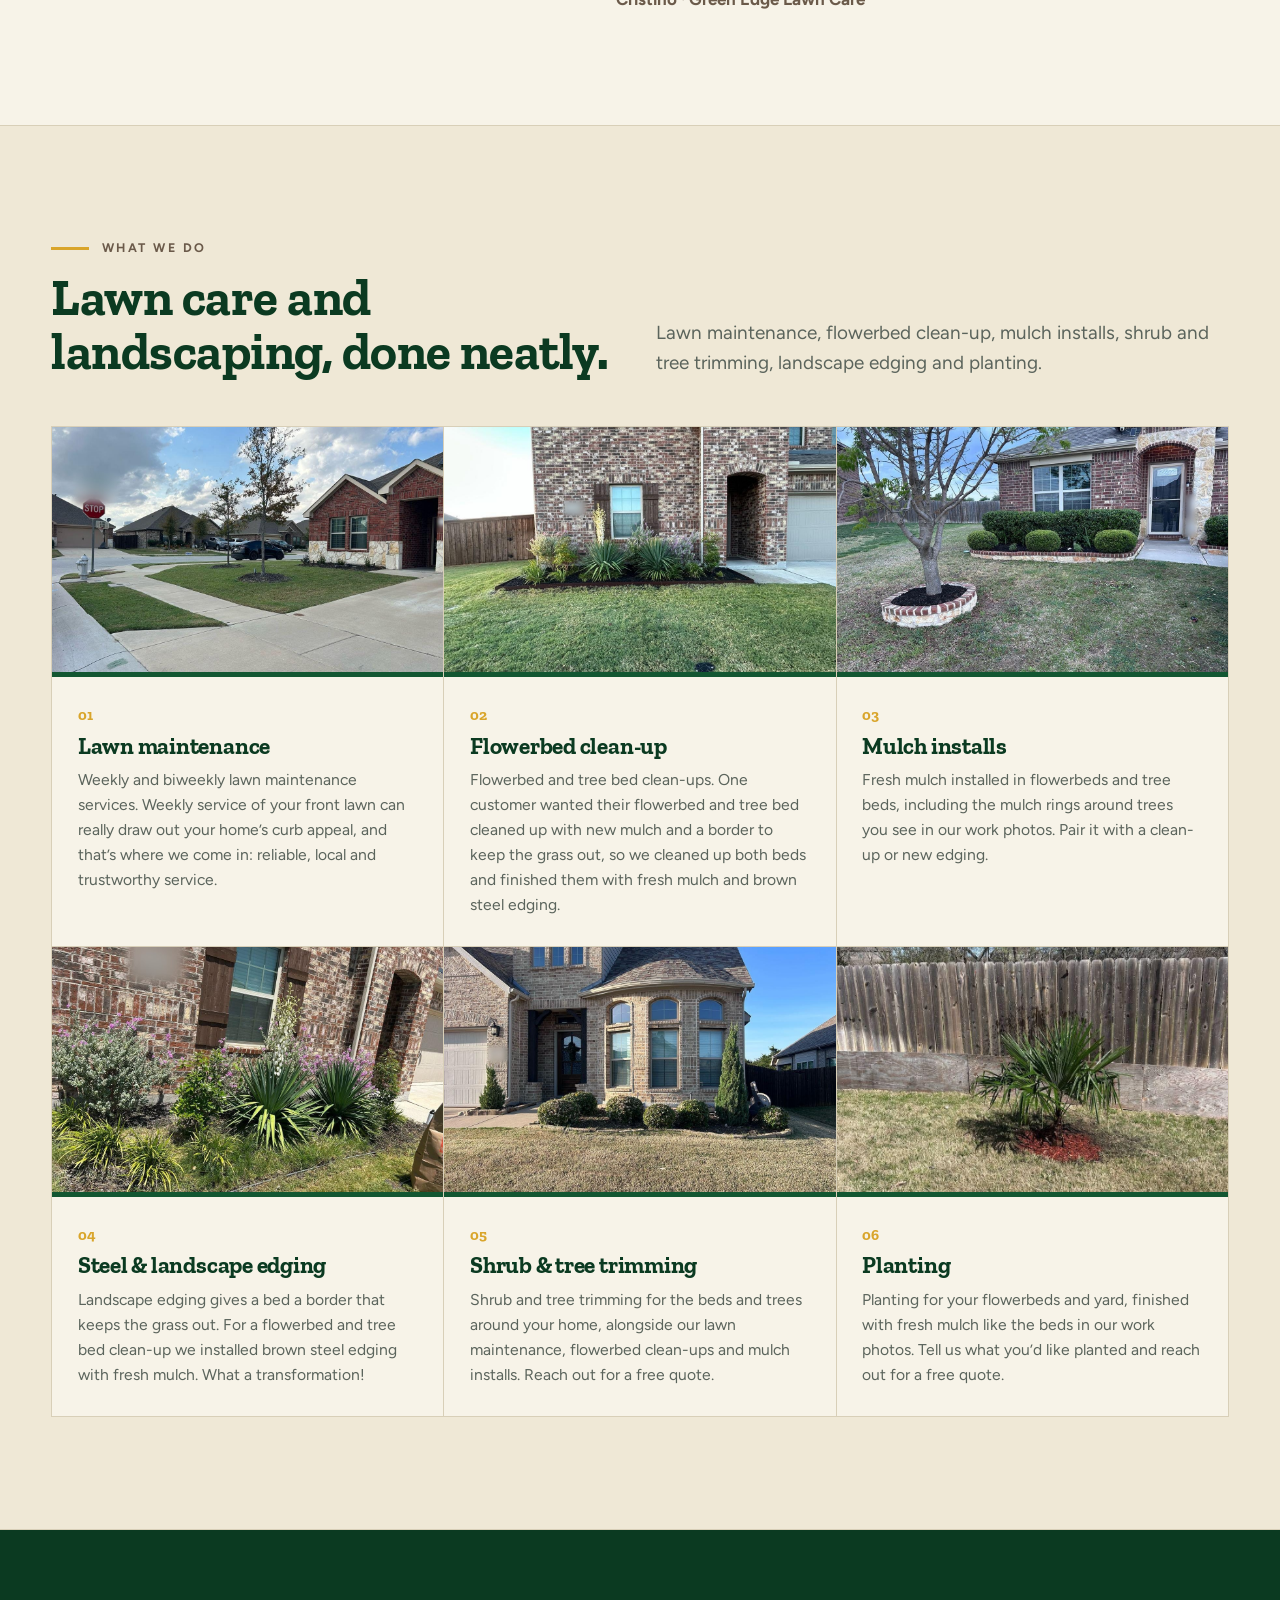
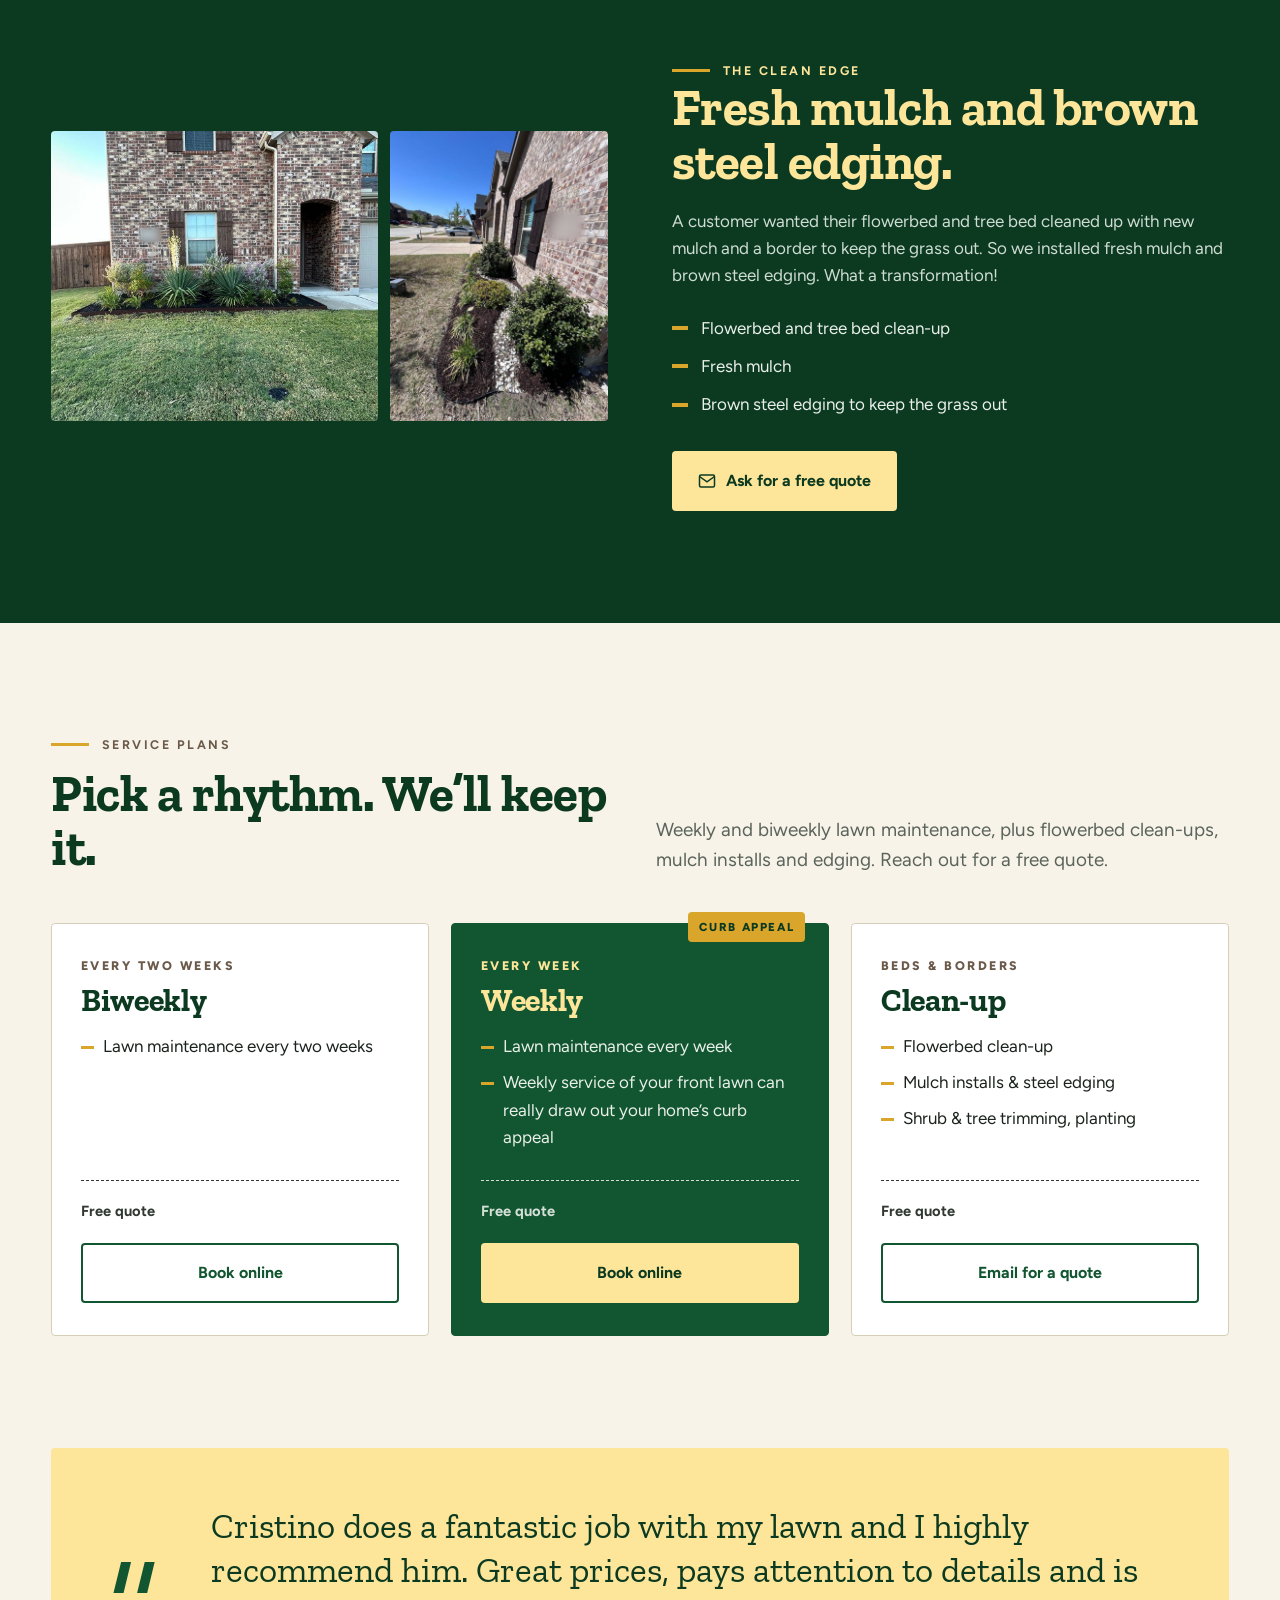
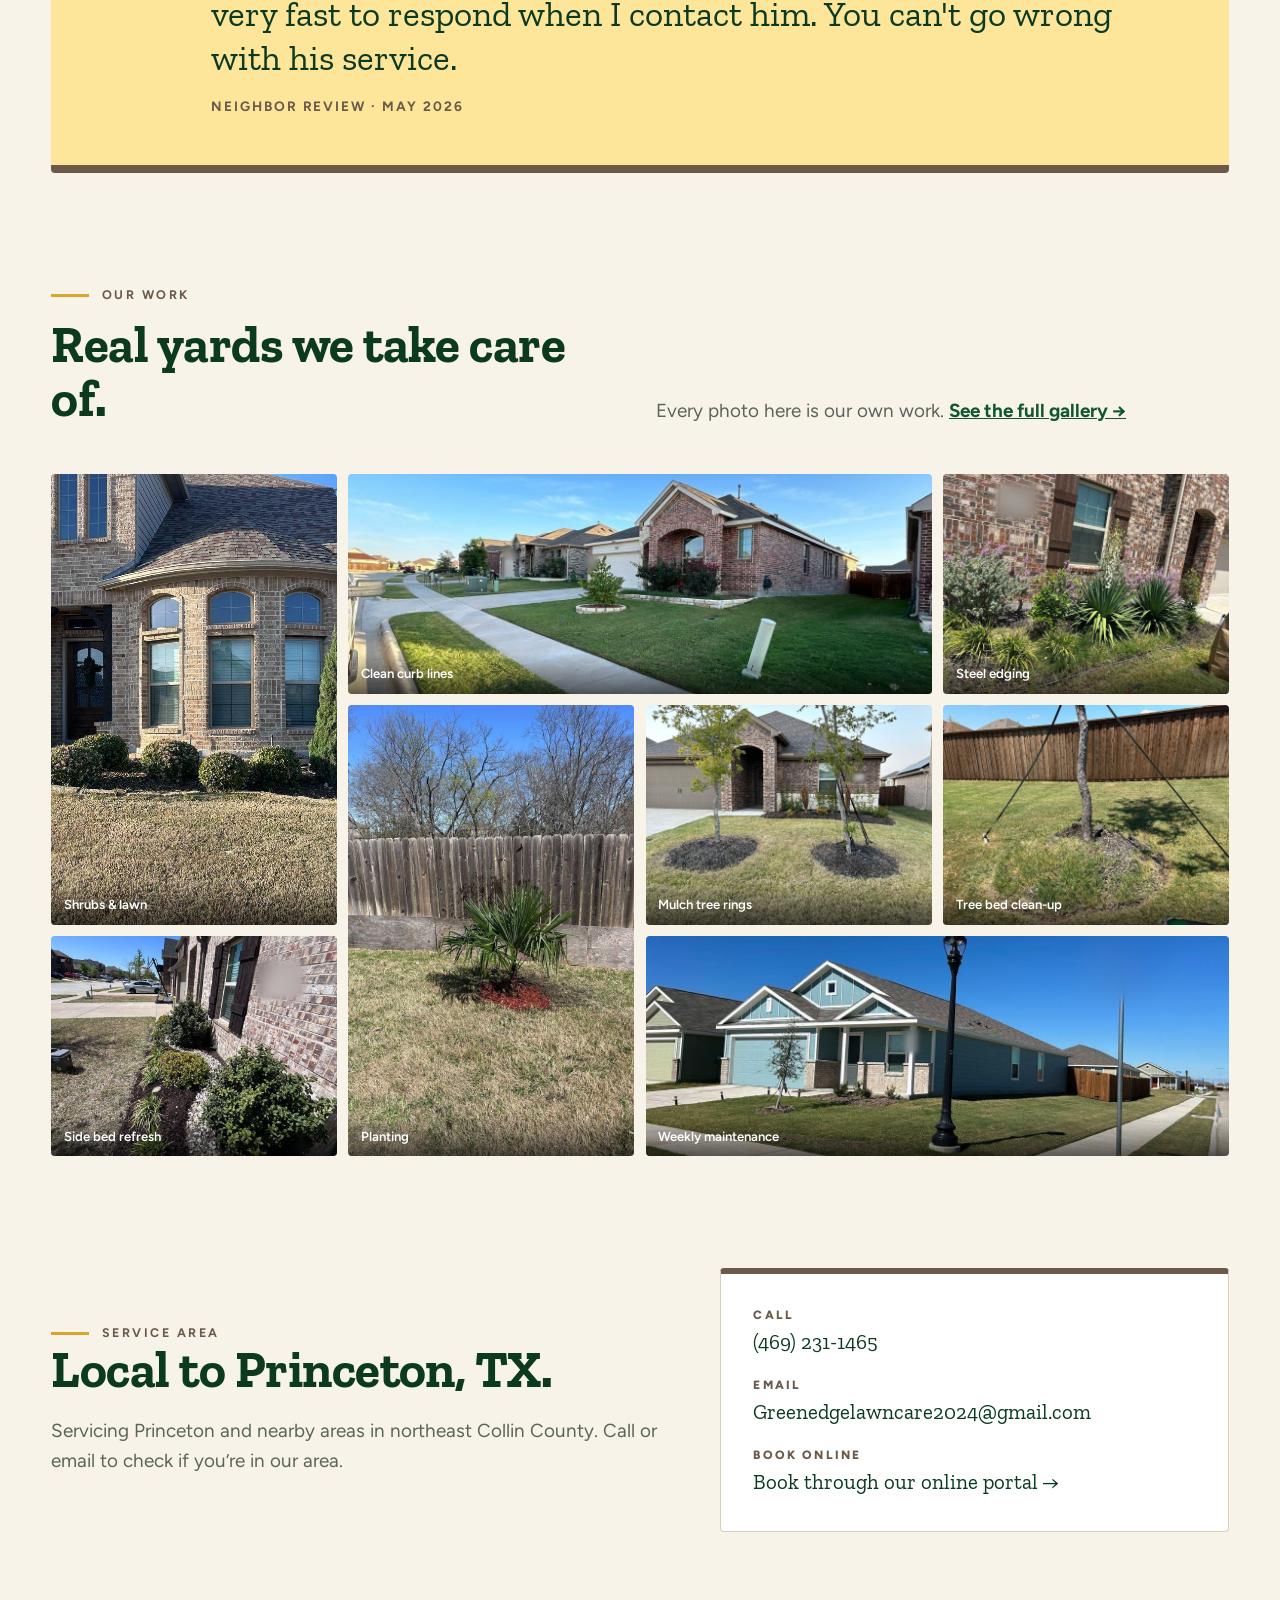
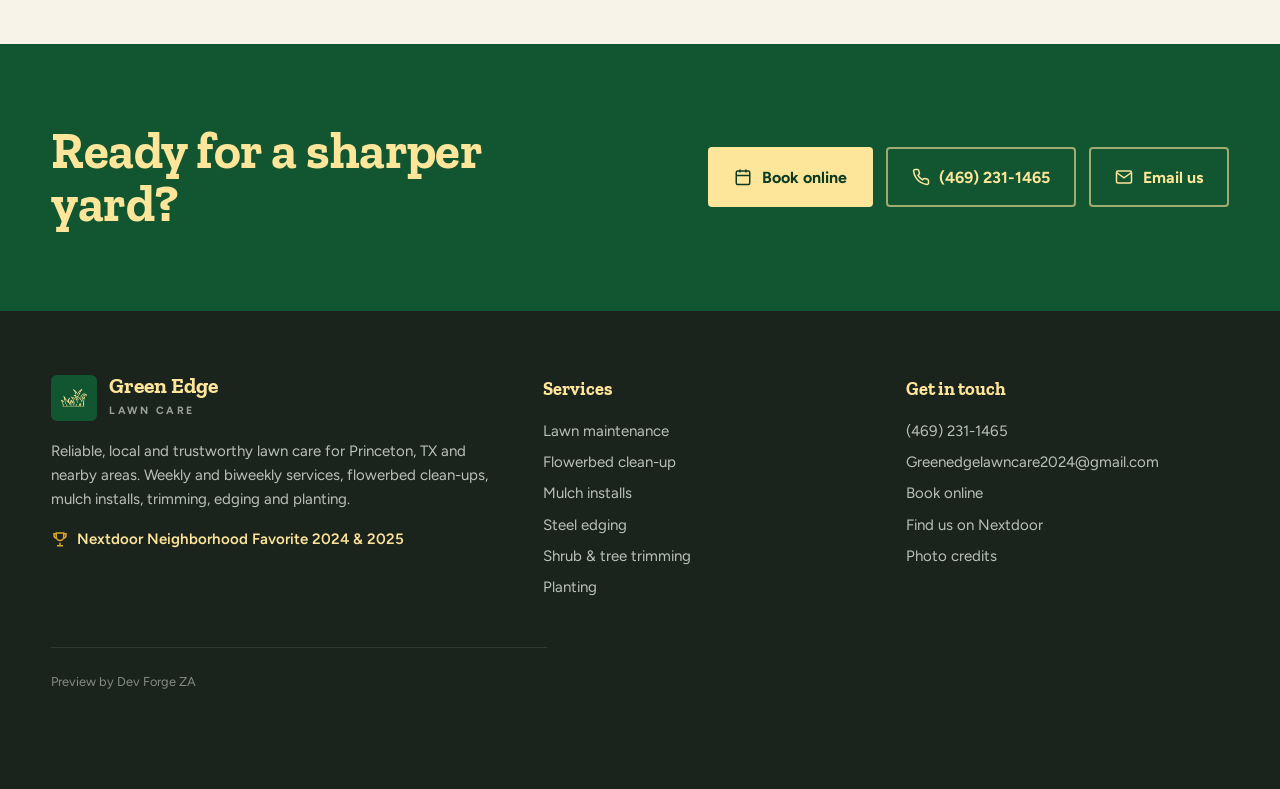
==== commit acb75244: "QA 1 Oct: absolute og:image, root-absolute 404, blur house numbers, hole-free galleries, no mid-word" ====
--- a/index.html
+++ b/index.html
@@ -9,7 +9,9 @@
 <meta name="theme-color" content="#125631">
 <meta property="og:title" content="Green Edge Lawn Care | Lawn Care in Princeton, TX">
 <meta property="og:description" content="Green Edge Lawn Care: weekly and biweekly lawn maintenance, flowerbed clean-up, mulch installs, steel edging, trimming and planting in Princeton, TX and nearby areas. Call (469) 231-1465.">
-<meta property="og:image" content="images/own-cover.jpg">
+<meta property="og:type" content="website">
+<meta property="og:url" content="https://rudsrudibotha.github.io/green-edge-lawn-care-preview/">
+<meta property="og:image" content="https://rudsrudibotha.github.io/green-edge-lawn-care-preview/images/own-cover.jpg">
 <link rel="icon" href="favicon.png">
 <link rel="apple-touch-icon" href="apple-touch-icon.png">
 <link rel="preconnect" href="https://fonts.googleapis.com">
@@ -18,7 +20,7 @@
 <link rel="stylesheet" href="styles.css">
 </head>
 <body>
-<div class="strip"><div class="wrap"><span>Lawn care &amp; landscaping · Princeton, TX and nearby areas</span><span><a href="tel:+14692311465">(469) 231-1465</a><span class="hide-sm"> · <a href="mailto:Greenedgelawncare2024@gmail.com?subject=Lawn%20care%20quote">Greenedgelawncare2024@gmail.com</a></span></span></div></div>
+<div class="strip"><div class="wrap"><span>Lawn care &amp; landscaping · Princeton, TX and nearby areas</span><span><a href="tel:+14692311465"><span class="nw">(469) 231-1465</span></a><span class="hide-sm"> · <a href="mailto:Greenedgelawncare2024@gmail.com?subject=Lawn%20care%20quote"><span class="email">Greenedgelawncare2024@<wbr>gmail.com</span></a></span></span></div></div>
 <header class="nav"><div class="wrap">
 <a class="brand" href="index.html"><img src="images/own-logo-sm.jpg" alt="Green Edge Lawn Care logo" width="46" height="46"><span><b>Green Edge</b><small>Lawn Care</small></span></a>
 <button class="menu-btn" aria-expanded="false" aria-controls="menu">Menu</button>
@@ -31,7 +33,8 @@
 <p class="eyebrow">Princeton, TX · Northeast Collin County</p>
 <h1>Lawns kept sharp, right to the <em>edge.</em></h1>
 <p class="lead">Weekly and biweekly lawn care, flowerbed clean-ups, fresh mulch and brown steel edging. Reliable, local and trustworthy service that brings out your home's curb appeal.</p>
-<div class="hero-ctas"><a class="btn btn-green" href="https://www.yardbook.com/businesses/131669" target="_blank" rel="noopener"><svg viewBox="0 0 24 24" fill="none" stroke="currentColor" stroke-width="2"><rect x="3" y="4" width="18" height="18" rx="2"/><path d="M16 2v4M8 2v4M3 10h18"/></svg> Book online</a><a class="btn btn-line" href="tel:+14692311465"><svg viewBox="0 0 24 24" fill="none" stroke="currentColor" stroke-width="2"><path d="M22 16.9v3a2 2 0 0 1-2.2 2 19.8 19.8 0 0 1-8.6-3.1 19.5 19.5 0 0 1-6-6A19.8 19.8 0 0 1 2.1 4.2 2 2 0 0 1 4.1 2h3a2 2 0 0 1 2 1.7c.1.9.4 1.8.7 2.7a2 2 0 0 1-.5 2.1L8 9.8a16 16 0 0 0 6 6l1.3-1.3a2 2 0 0 1 2.1-.4c.9.3 1.8.6 2.7.7a2 2 0 0 1 1.7 2z"/></svg> Call (469) 231-1465</a></div>
+<div class="hero-ctas"><a class="btn btn-green" href="https://www.yardbook.com/businesses/131669" target="_blank" rel="noopener"><svg viewBox="0 0 24 24" fill="none" stroke="currentColor" stroke-width="2"><rect x="3" y="4" width="18" height="18" rx="2"/><path d="M16 2v4M8 2v4M3 10h18"/></svg> Book online</a><a class="btn btn-line" href="tel:+14692311465"><svg viewBox="0 0 24 24" fill="none" stroke="currentColor" stroke-width="2"><path d="M22 16.9v3a2 2 0 0 1-2.2 2 19.8 19.8 0 0 1-8.6-3.1 19.5 19.5 0 0 1-6-6A19.8 19.8 0 0 1 2.1 4.2 2 2 0 0 1 4.1 2h3a2 2 0 0 1 2 1.7c.1.9.4 1.8.7 2.7a2 2 0 0 1-.5 2.1L8 9.8a16 16 0 0 0 6 6l1.3-1.3a2 2 0 0 1 2.1-.4c.9.3 1.8.6 2.7.7a2 2 0 0 1 1.7 2z"/></svg> Call <span class="nw">(469) 231-1465</span></a></div>
+<a class="fave" href="https://nextdoor.com/pages/green-edge-lawn-care-princeton-tx/" target="_blank" rel="noopener"><svg viewBox="0 0 24 24" fill="none" stroke="currentColor" stroke-width="2" aria-hidden="true"><path d="M8 21h8M12 17v4M7 4h10v5a5 5 0 0 1-10 0z"/><path d="M17 5h3v2a4 4 0 0 1-4 4M7 5H4v2a4 4 0 0 0 4 4"/></svg><span><b>Neighborhood Favorite 2024 &amp; 2025</b><small>Nextdoor Fave Awards · Beauchamp, Princeton</small></span></a>
 <div class="hero-facts"><span><b>Weekly</b>or biweekly visits</span><span><b>Free quotes</b>just reach out</span><span><b>Fast replies</b>by call or email</span></div>
 </div>
 <div class="hero-art">
@@ -58,7 +61,7 @@
 
 <section class="services" id="services"><div class="wrap">
 <div class="sec-head"><div><p class="eyebrow">What we do</p><h2>Lawn care and landscaping, done neatly.</h2></div><p class="lead">Lawn maintenance, flowerbed clean-up, mulch installs, shrub and tree trimming, landscape edging and planting.</p></div>
-<div class="svc-grid"><article class="svc reveal"><img src="images/own-corner-lot-lawn.jpg" alt="Front lawn in a Princeton-area neighborhood, freshly maintained" loading="lazy" width="1200" height="900"><div class="body"><span class="num">01</span><h3>Lawn maintenance</h3><p>Lawn maintenance on a weekly or biweekly schedule.</p></div></article><article class="svc reveal"><img src="images/own-steel-edging-flowerbed-wide.jpg" alt="Cleaned-up flowerbed with fresh mulch and steel edging against a brick home" loading="lazy" width="1200" height="900"><div class="body"><span class="num">02</span><h3>Flowerbed clean-up</h3><p>Flowerbeds and tree beds cleaned up and refreshed.</p></div></article><article class="svc reveal"><img src="images/own-tree-ring-front-yard.jpg" alt="Fresh mulch ring around a young tree in a front yard" loading="lazy" width="1200" height="900"><div class="body"><span class="num">03</span><h3>Mulch installs</h3><p>Fresh mulch installed in flowerbeds and tree beds.</p></div></article><article class="svc reveal"><img src="images/own-steel-edging-flowerbed-closeup.jpg" alt="Brown steel edging holding a mulched bed of yucca and flowering shrubs" loading="lazy" width="1200" height="900"><div class="body"><span class="num">04</span><h3>Steel &amp; landscape edging</h3><p>A border between lawn and bed to keep the grass out, including brown steel edging.</p></div></article><article class="svc reveal"><img src="images/own-stone-home-shrubs.jpg" alt="Neatly shaped shrubs in front of a stone home" loading="lazy" width="1200" height="900"><div class="body"><span class="num">05</span><h3>Shrub &amp; tree trimming</h3><p>Shrub and tree trimming.</p></div></article><article class="svc reveal"><img src="images/own-palm-planting.jpg" alt="Newly planted palm with a fresh mulch bed along a fence" loading="lazy" width="1200" height="900"><div class="body"><span class="num">06</span><h3>Planting</h3><p>Planting for your flowerbeds and yard.</p></div></article></div>
+<div class="svc-grid"><article class="svc reveal"><img src="images/own-corner-lot-lawn.jpg" alt="Front lawn in a Princeton-area neighborhood, freshly maintained" loading="lazy" width="1200" height="900"><div class="body"><span class="num">01</span><h3>Lawn maintenance</h3><p>Weekly and biweekly lawn maintenance services. Weekly service of your front lawn can really draw out your home’s curb appeal, and that’s where we come in: reliable, local and trustworthy service.</p></div></article><article class="svc reveal"><img src="images/own-steel-edging-flowerbed-wide.jpg" alt="Cleaned-up flowerbed with fresh mulch and steel edging against a brick home" loading="lazy" width="1200" height="900"><div class="body"><span class="num">02</span><h3>Flowerbed clean-up</h3><p>Flowerbed and tree bed clean-ups. One customer wanted their flowerbed and tree bed cleaned up with new mulch and a border to keep the grass out, so we cleaned up both beds and finished them with fresh mulch and brown steel edging.</p></div></article><article class="svc reveal"><img src="images/own-tree-ring-front-yard.jpg" alt="Mulched tree ring with a stone border around a front-yard tree" loading="lazy" width="1200" height="900"><div class="body"><span class="num">03</span><h3>Mulch installs</h3><p>Fresh mulch installed in flowerbeds and tree beds, including the mulch rings around trees you see in our work photos. Pair it with a clean-up or new edging.</p></div></article><article class="svc reveal"><img src="images/own-steel-edging-flowerbed-closeup.jpg" alt="Brown steel edging holding a mulched bed of yucca and flowering shrubs" loading="lazy" width="1200" height="900"><div class="body"><span class="num">04</span><h3>Steel &amp; landscape edging</h3><p>Landscape edging gives a bed a border that keeps the grass out. For a flowerbed and tree bed clean-up we installed brown steel edging with fresh mulch. What a transformation!</p></div></article><article class="svc reveal"><img src="images/own-stone-home-shrubs.jpg" alt="Neatly shaped shrubs in front of a stone home" loading="lazy" width="1200" height="900"><div class="body"><span class="num">05</span><h3>Shrub &amp; tree trimming</h3><p>Shrub and tree trimming for the beds and trees around your home, alongside our lawn maintenance, flowerbed clean-ups and mulch installs. Reach out for a free quote.</p></div></article><article class="svc reveal"><img src="images/own-palm-planting.jpg" alt="Newly planted palm with a fresh mulch bed along a fence" loading="lazy" width="1200" height="900"><div class="body"><span class="num">06</span><h3>Planting</h3><p>Planting for your flowerbeds and yard, finished with fresh mulch like the beds in our work photos. Tell us what you’d like planted and reach out for a free quote.</p></div></article></div>
 </div></section>
 
 <section class="feature"><div class="wrap feature-grid">
@@ -73,11 +76,11 @@
 </div></section>
 
 <section class="plans" id="plans"><div class="wrap">
-<div class="sec-head"><div><p class="eyebrow">Service plans</p><h2>Pick a rhythm. We’ll keep it.</h2></div><p class="lead">Weekly and biweekly lawn maintenance, or a one-time project. Reach out for a free quote.</p></div>
+<div class="sec-head"><div><p class="eyebrow">Service plans</p><h2>Pick a rhythm. We’ll keep it.</h2></div><p class="lead">Weekly and biweekly lawn maintenance, plus flowerbed clean-ups, mulch installs and edging. Reach out for a free quote.</p></div>
 <div class="plans-grid">
 <div class="plan reveal"><span class="freq">Every two weeks</span><h3>Biweekly</h3><ul><li>Lawn maintenance every two weeks</li></ul><p class="quote">Free quote</p><a class="btn btn-line" href="https://www.yardbook.com/businesses/131669" target="_blank" rel="noopener">Book online</a></div>
 <div class="plan feat reveal"><span class="ribbon">Curb appeal</span><span class="freq">Every week</span><h3>Weekly</h3><ul><li>Lawn maintenance every week</li><li>Weekly service of your front lawn can really draw out your home’s curb appeal</li></ul><p class="quote">Free quote</p><a class="btn btn-cream" href="https://www.yardbook.com/businesses/131669" target="_blank" rel="noopener">Book online</a></div>
-<div class="plan reveal"><span class="freq">One-time projects</span><h3>Yard refresh</h3><ul><li>Flowerbed clean-up</li><li>Mulch installs &amp; steel edging</li><li>Shrub &amp; tree trimming, planting</li></ul><p class="quote">Free quote</p><a class="btn btn-line" href="mailto:Greenedgelawncare2024@gmail.com?subject=Lawn%20care%20quote">Email for a quote</a></div>
+<div class="plan reveal"><span class="freq">Beds &amp; borders</span><h3>Clean-up</h3><ul><li>Flowerbed clean-up</li><li>Mulch installs &amp; steel edging</li><li>Shrub &amp; tree trimming, planting</li></ul><p class="quote">Free quote</p><a class="btn btn-line" href="mailto:Greenedgelawncare2024@gmail.com?subject=Lawn%20care%20quote">Email for a quote</a></div>
 </div>
 </div></section>
 
@@ -95,28 +98,31 @@
 <figure class="tall reveal"><img src="images/own-palm-planting.jpg" alt="New palm planted in a mulch bed" loading="lazy"><figcaption>Planting</figcaption></figure>
 <figure class="reveal"><img src="images/own-twin-tree-rings.jpg" alt="Two young trees with fresh mulch rings" loading="lazy"><figcaption>Mulch tree rings</figcaption></figure>
 <figure class="wide reveal"><img src="images/own-blue-home-street.jpg" alt="Maintained front lawn on a corner lot" loading="lazy"><figcaption>Weekly maintenance</figcaption></figure>
+<figure class="reveal"><img src="images/own-tree-bed-staked.jpg" alt="Cleaned-up tree bed beside a wood fence" loading="lazy"><figcaption>Tree bed clean-up</figcaption></figure>
+<figure class="reveal"><img src="images/own-side-bed-mulch-rock.jpg" alt="Side-yard bed with new mulch, river rock and shrubs" loading="lazy"><figcaption>Side bed refresh</figcaption></figure>
 </div>
 </div></section>
 
 <section class="area" style="padding-top:0"><div class="wrap area-grid">
 <div class="reveal"><p class="eyebrow">Service area</p><h2>Local to Princeton, TX.</h2><p class="lead" style="margin-top:1.2rem">Servicing Princeton and nearby areas in northeast Collin County. Call or email to check if you’re in our area.</p></div>
 <div class="area-card reveal"><dl>
-<div><dt>Call</dt><dd><a href="tel:+14692311465">(469) 231-1465</a></dd></div>
-<div><dt>Email</dt><dd><a href="mailto:Greenedgelawncare2024@gmail.com?subject=Lawn%20care%20quote">Greenedgelawncare2024@gmail.com</a></dd></div>
-<div><dt>Book online</dt><dd><a href="https://www.yardbook.com/businesses/131669" target="_blank" rel="noopener">Book through our online portal →</a></dd></div>
+<div><dt>Call</dt><dd><a href="tel:+14692311465"><span class="nw">(469) 231-1465</span></a></dd></div>
+<div><dt>Email</dt><dd><a href="mailto:Greenedgelawncare2024@gmail.com?subject=Lawn%20care%20quote"><span class="email">Greenedgelawncare2024@<wbr>gmail.com</span></a></dd></div>
+<div><dt>Book online</dt><dd><a href="https://www.yardbook.com/businesses/131669" target="_blank" rel="noopener">Book through our online portal&nbsp;→</a></dd></div>
 </dl></div>
 </div></section>
 <section class="cta-band"><div class="wrap">
 <h2>Ready for a sharper yard?</h2>
-<div class="btns"><a class="btn btn-cream" href="https://www.yardbook.com/businesses/131669" target="_blank" rel="noopener"><svg viewBox="0 0 24 24" fill="none" stroke="currentColor" stroke-width="2"><rect x="3" y="4" width="18" height="18" rx="2"/><path d="M16 2v4M8 2v4M3 10h18"/></svg> Book online</a><a class="btn btn-line-light" href="tel:+14692311465"><svg viewBox="0 0 24 24" fill="none" stroke="currentColor" stroke-width="2"><path d="M22 16.9v3a2 2 0 0 1-2.2 2 19.8 19.8 0 0 1-8.6-3.1 19.5 19.5 0 0 1-6-6A19.8 19.8 0 0 1 2.1 4.2 2 2 0 0 1 4.1 2h3a2 2 0 0 1 2 1.7c.1.9.4 1.8.7 2.7a2 2 0 0 1-.5 2.1L8 9.8a16 16 0 0 0 6 6l1.3-1.3a2 2 0 0 1 2.1-.4c.9.3 1.8.6 2.7.7a2 2 0 0 1 1.7 2z"/></svg> (469) 231-1465</a><a class="btn btn-line-light" href="mailto:Greenedgelawncare2024@gmail.com?subject=Lawn%20care%20quote"><svg viewBox="0 0 24 24" fill="none" stroke="currentColor" stroke-width="2"><rect x="2" y="4" width="20" height="16" rx="2"/><path d="m22 6-10 7L2 6"/></svg> Email us</a></div>
+<div class="btns"><a class="btn btn-cream" href="https://www.yardbook.com/businesses/131669" target="_blank" rel="noopener"><svg viewBox="0 0 24 24" fill="none" stroke="currentColor" stroke-width="2"><rect x="3" y="4" width="18" height="18" rx="2"/><path d="M16 2v4M8 2v4M3 10h18"/></svg> Book online</a><a class="btn btn-line-light" href="tel:+14692311465"><svg viewBox="0 0 24 24" fill="none" stroke="currentColor" stroke-width="2"><path d="M22 16.9v3a2 2 0 0 1-2.2 2 19.8 19.8 0 0 1-8.6-3.1 19.5 19.5 0 0 1-6-6A19.8 19.8 0 0 1 2.1 4.2 2 2 0 0 1 4.1 2h3a2 2 0 0 1 2 1.7c.1.9.4 1.8.7 2.7a2 2 0 0 1-.5 2.1L8 9.8a16 16 0 0 0 6 6l1.3-1.3a2 2 0 0 1 2.1-.4c.9.3 1.8.6 2.7.7a2 2 0 0 1 1.7 2z"/></svg> <span class="nw">(469) 231-1465</span></a><a class="btn btn-line-light" href="mailto:Greenedgelawncare2024@gmail.com?subject=Lawn%20care%20quote"><svg viewBox="0 0 24 24" fill="none" stroke="currentColor" stroke-width="2"><rect x="2" y="4" width="20" height="16" rx="2"/><path d="m22 6-10 7L2 6"/></svg> Email us</a></div>
 </div></section>
 </main>
 <footer><div class="wrap">
 <div class="foot-grid">
 <div><a class="brand" href="index.html"><img src="images/own-logo-sm.jpg" alt="" width="46" height="46"><span><b>Green Edge</b><small>Lawn Care</small></span></a>
-<p style="margin-top:1.1rem">Reliable, local and trustworthy lawn care for Princeton, TX and nearby areas. Weekly and biweekly services, flowerbed clean-ups, mulch installs, trimming, edging and planting.</p></div>
+<p style="margin-top:1.1rem">Reliable, local and trustworthy lawn care for Princeton, TX and nearby areas. Weekly and biweekly services, flowerbed clean-ups, mulch installs, trimming, edging and planting.</p>
+<p class="foot-fave"><svg viewBox="0 0 24 24" fill="none" stroke="currentColor" stroke-width="2" aria-hidden="true"><path d="M8 21h8M12 17v4M7 4h10v5a5 5 0 0 1-10 0z"/><path d="M17 5h3v2a4 4 0 0 1-4 4M7 5H4v2a4 4 0 0 0 4 4"/></svg><span>Nextdoor Neighborhood Favorite 2024 &amp; 2025</span></p></div>
 <div><h4>Services</h4><ul><li><a href="services.html#maintenance">Lawn maintenance</a></li><li><a href="services.html#flowerbeds">Flowerbed clean-up</a></li><li><a href="services.html#mulch">Mulch installs</a></li><li><a href="services.html#edging">Steel edging</a></li><li><a href="services.html#trimming">Shrub &amp; tree trimming</a></li><li><a href="services.html#planting">Planting</a></li></ul></div>
-<div><h4>Get in touch</h4><ul><li><a href="tel:+14692311465">(469) 231-1465</a></li><li><a href="mailto:Greenedgelawncare2024@gmail.com?subject=Lawn%20care%20quote" style="word-break:break-all">Greenedgelawncare2024@gmail.com</a></li><li><a href="https://www.yardbook.com/businesses/131669" target="_blank" rel="noopener">Book online</a></li><li><a href="https://nextdoor.com/pages/green-edge-lawn-care-princeton-tx/" target="_blank" rel="noopener">Find us on Nextdoor</a></li><li><a href="SOURCES.txt">Photo credits</a></li></ul></div>
+<div><h4>Get in touch</h4><ul><li><a href="tel:+14692311465"><span class="nw">(469) 231-1465</span></a></li><li><a href="mailto:Greenedgelawncare2024@gmail.com?subject=Lawn%20care%20quote"><span class="email">Greenedgelawncare2024@<wbr>gmail.com</span></a></li><li><a href="https://www.yardbook.com/businesses/131669" target="_blank" rel="noopener">Book online</a></li><li><a href="https://nextdoor.com/pages/green-edge-lawn-care-princeton-tx/" target="_blank" rel="noopener">Find us on Nextdoor</a></li><li><a href="SOURCES.txt">Photo credits</a></li></ul></div>
 </div>
 <p class="disclaimer">Preview by Dev Forge ZA</p>
 </div></footer>
--- a/styles.css
+++ b/styles.css
@@ -1,4 +1,4 @@
-/* Green Edge Lawn Care — speculative preview by Dev Forge ZA */
+/* Green Edge Lawn Care — site styles */
 :root{
   --green:#125631;      /* from the Green Edge logo */
   --green-deep:#0b3a21;
@@ -41,6 +41,8 @@
 .btn-line-light{border-color:rgba(253,229,154,.6);color:var(--cream)}
 .btn-line-light:hover{background:var(--cream);color:var(--green-deep)}
 .btn svg{width:18px;height:18px}
+.nw{white-space:nowrap}
+.email{overflow-wrap:normal;word-break:normal}
 
 /* ---------- top strip + nav ---------- */
 .strip{background:var(--green-deep);color:var(--cream);font-size:.85rem}
@@ -76,6 +78,15 @@
 .hero-art .inset img{aspect-ratio:3/4;object-fit:cover;width:100%}
 .hero-art .tag{position:absolute;right:1rem;top:1rem;background:var(--green-deep);color:var(--cream);font-size:.78rem;font-weight:700;letter-spacing:.12em;text-transform:uppercase;padding:.5rem .8rem;border-radius:var(--radius)}
 
+/* Neighborhood Favorite badge */
+.fave{display:inline-flex;align-items:center;gap:.8rem;margin-top:1.6rem;padding:.6rem 1rem .6rem .7rem;background:var(--cream);border:1px solid var(--gold);border-radius:var(--radius);text-decoration:none;color:var(--green-deep);max-width:100%}
+.fave svg{width:30px;height:30px;flex:none;color:var(--steel)}
+.fave b{display:block;font-family:var(--slab);font-size:1.1rem;line-height:1.15}
+.fave small{display:block;font-size:.78rem;font-weight:600;color:var(--steel);letter-spacing:.02em}
+.fave:hover{border-color:var(--green)}
+.foot-fave{display:flex;align-items:center;gap:.5rem;margin-top:1rem;color:var(--cream);font-weight:600}
+.foot-fave svg{width:18px;height:18px;flex:none;color:var(--gold)}
+
 /* the "clean edge": a steel-edging strip between turf and bed */
 .edge{height:18px;background:linear-gradient(var(--steel),var(--steel)) top/100% 5px no-repeat,repeating-linear-gradient(90deg,#3a2a1f 0 7px,#4b3526 7px 11px,#2f2219 11px 16px)}
 .edge-rule{display:grid;grid-template-columns:repeat(6,1fr);background:var(--green);color:var(--cream);font-family:var(--slab);font-size:clamp(.95rem,1.6vw,1.2rem)}
@@ -156,7 +167,8 @@
 .area-card{background:#fff;border:1px solid var(--line);border-radius:var(--radius);padding:2rem;border-top:6px solid var(--steel)}
 .area-card dl{display:grid;gap:1.1rem}
 .area-card dt{font-size:.75rem;font-weight:800;letter-spacing:.18em;text-transform:uppercase;color:var(--steel)}
-.area-card dd{font-family:var(--slab);font-size:1.3rem;color:var(--green-deep);word-break:break-word}
+.area-card dd{font-family:var(--slab);font-size:1.3rem;color:var(--green-deep)}
+.area-card dd .email{font-size:clamp(1rem,4.2vw,1.3rem)}
 .area-card dd a{text-decoration:none}
 .area-card dd a:hover{text-decoration:underline}
 .cta-band{background:var(--green);color:var(--cream);padding:clamp(3rem,7vw,5rem) 0;position:relative}
@@ -181,7 +193,8 @@
 .c-card{background:#fff;border:1px solid var(--line);border-radius:var(--radius);padding:2rem;display:flex;flex-direction:column;gap:.6rem;text-decoration:none;transition:border-color .2s,transform .2s}
 a.c-card:hover{border-color:var(--green);transform:translateY(-3px)}
 .c-card .k{font-size:.75rem;font-weight:800;letter-spacing:.18em;text-transform:uppercase;color:var(--steel)}
-.c-card .v{font-family:var(--slab);font-size:1.5rem;color:var(--green-deep);word-break:break-word}
+.c-card .v{font-family:var(--slab);font-size:1.5rem;color:var(--green-deep)}
+.c-card .v .email{font-size:clamp(1.05rem,4.4vw,1.5rem)}
 .c-card.primary{background:var(--green);border-color:var(--green)}
 .c-card.primary .k{color:var(--cream)}
 .c-card.primary .v{color:#fff}
@@ -222,11 +235,6 @@
 @media (max-width:760px){
   body{font-size:16px}
   .strip .hide-sm{display:none}
-  .menu-btn{display:block}
-  .nav ul{display:none;position:absolute;top:76px;left:0;right:0;flex-direction:column;align-items:stretch;background:var(--paper);border-bottom:1px solid var(--line);padding:1rem 4vw 1.4rem;gap:.2rem}
-  .nav ul.open{display:flex}
-  .nav ul a{padding:.8rem 0;border-bottom:1px solid var(--line)}
-  .nav ul a.btn{justify-content:center;margin-top:.6rem;border-bottom:0}
   .hero-art{min-height:340px}
   .hero-art .main{left:8%}
   .svc-grid,.plans-grid,.contact-grid,.foot-grid{grid-template-columns:1fr}
@@ -243,6 +251,21 @@
   footer{padding-bottom:7rem}
 }
 button{font:inherit}
+/* nav: hamburger below 860px, full-width menu rows */
+@media (max-width:860px){
+  .menu-btn{display:block}
+  .nav ul{display:none;position:absolute;top:76px;left:0;right:0;flex-direction:column;align-items:stretch;background:var(--paper);border-bottom:1px solid var(--line);padding:.6rem 4vw 1.4rem;gap:0;box-shadow:0 12px 24px rgba(11,58,33,.12)}
+  .nav ul.open{display:flex}
+  .nav ul li{width:100%}
+  .nav ul a:not(.btn){display:block;width:100%;padding:.85rem .2rem;border-bottom:1px solid var(--line)}
+  .nav ul a:not(.btn)::after{display:none}
+  .nav ul a[aria-current]{color:var(--green);box-shadow:inset 4px 0 0 var(--gold);padding-left:.9rem}
+  .nav ul a.btn{display:flex;width:100%;justify-content:center;margin-top:.9rem;border-bottom:0}
+}
+@media (max-width:760px){
+  .about-photo::after{left:0;right:22%}
+  .fave{margin-top:1.3rem}
+}
 /* 390px: his own hero photo on the first screen */
 @media (max-width:760px){
   .hero{padding-top:1rem}
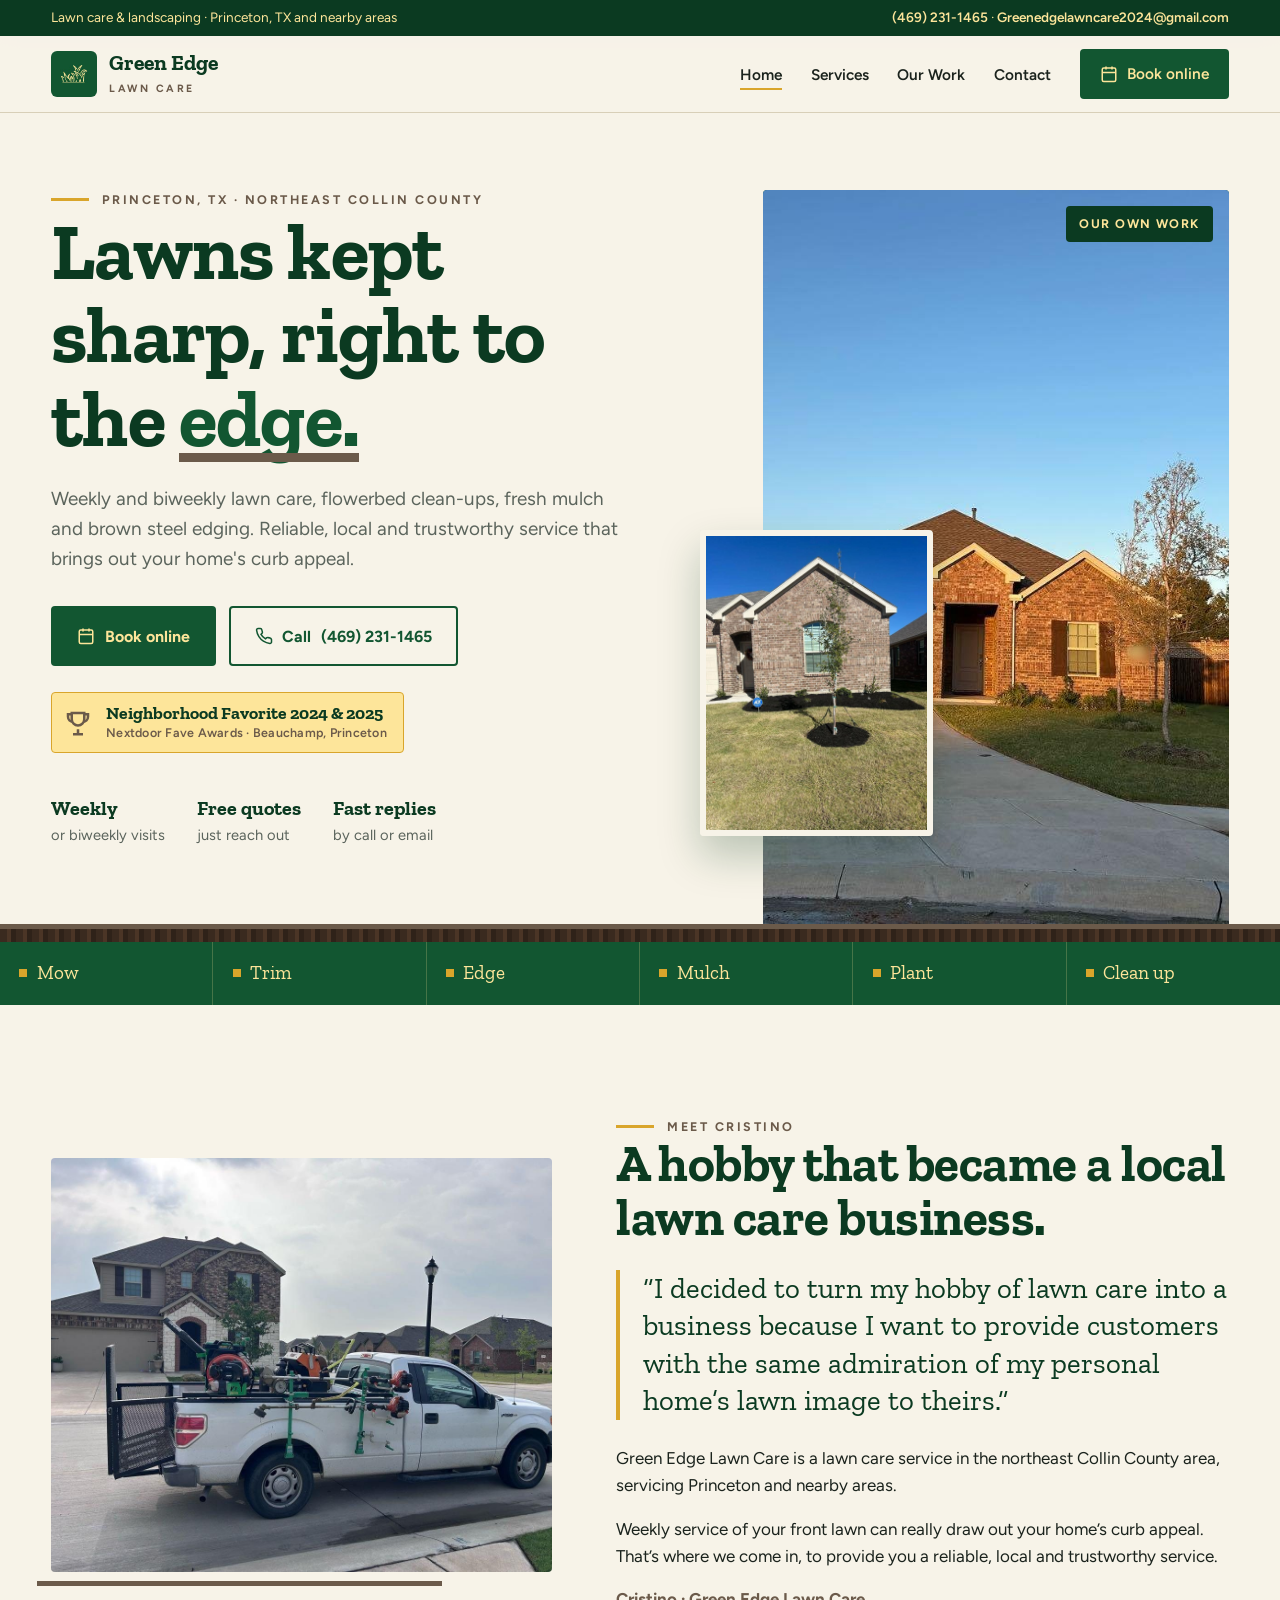
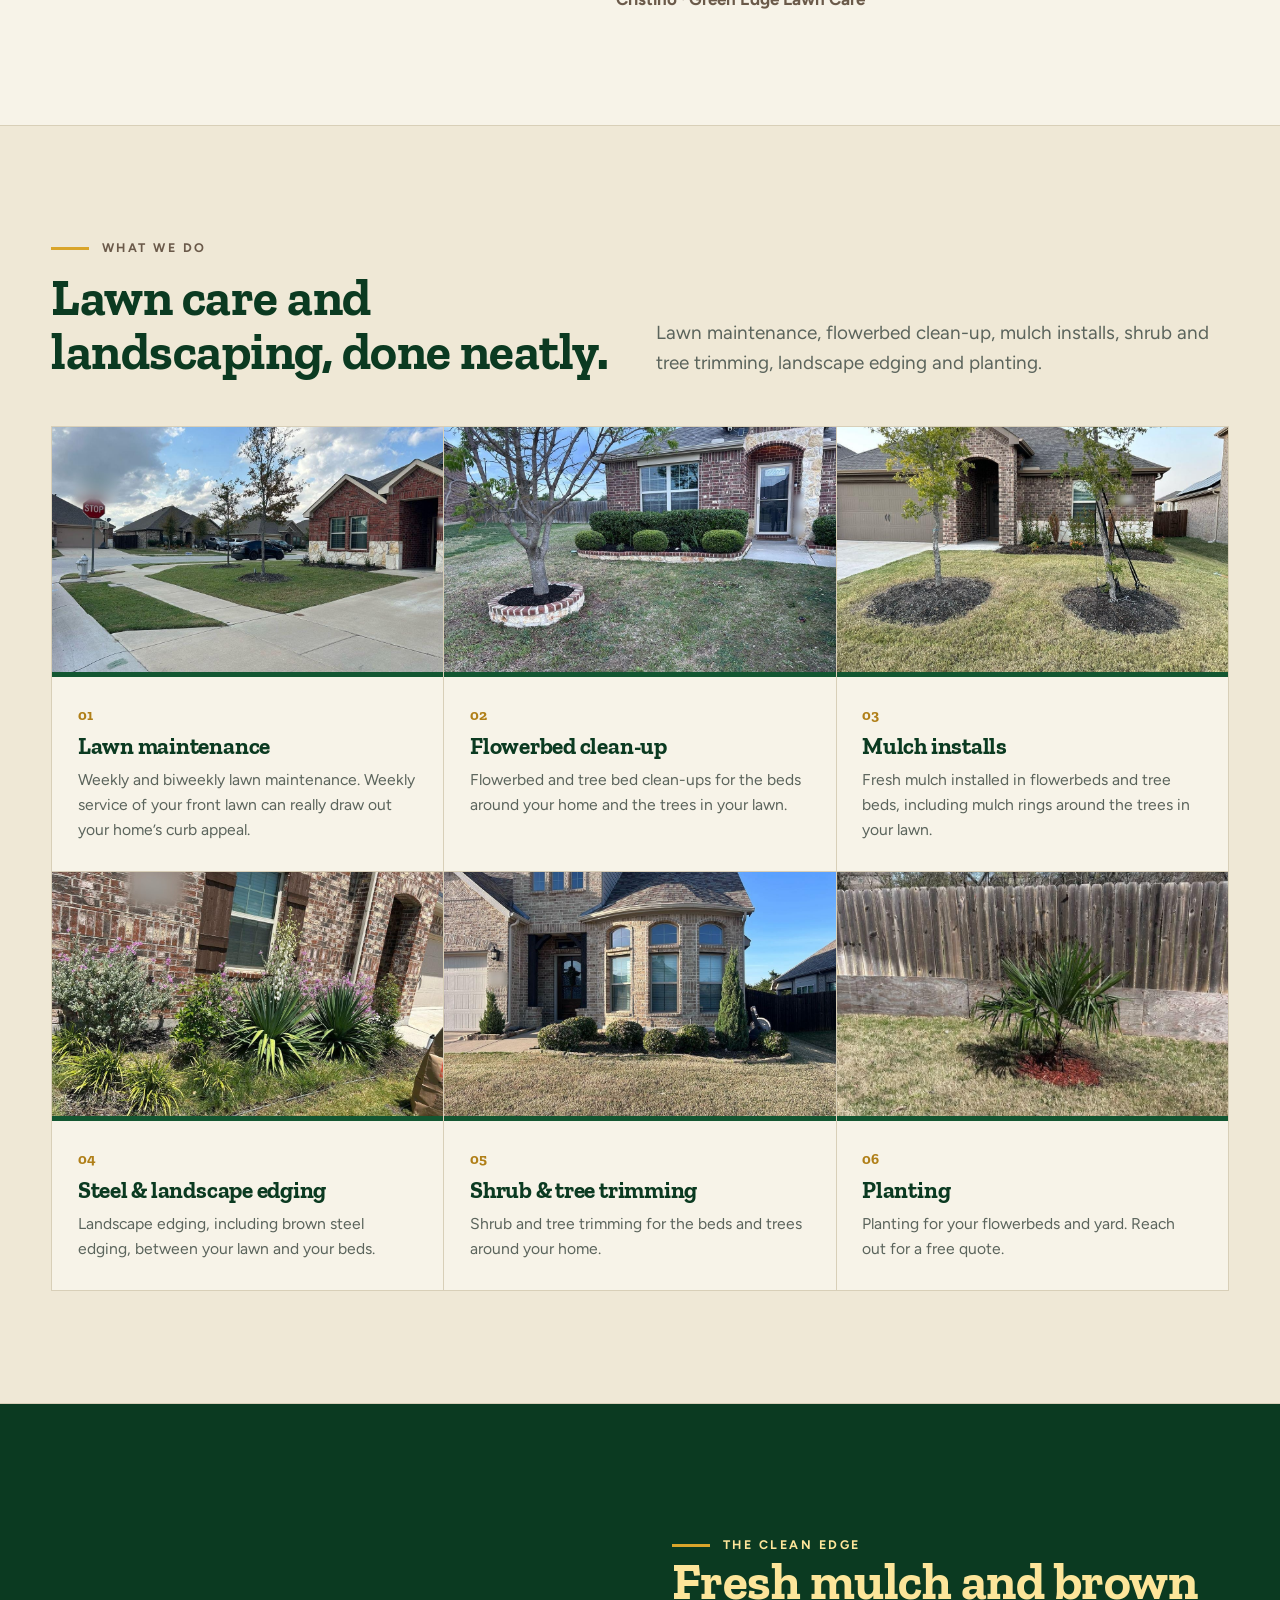
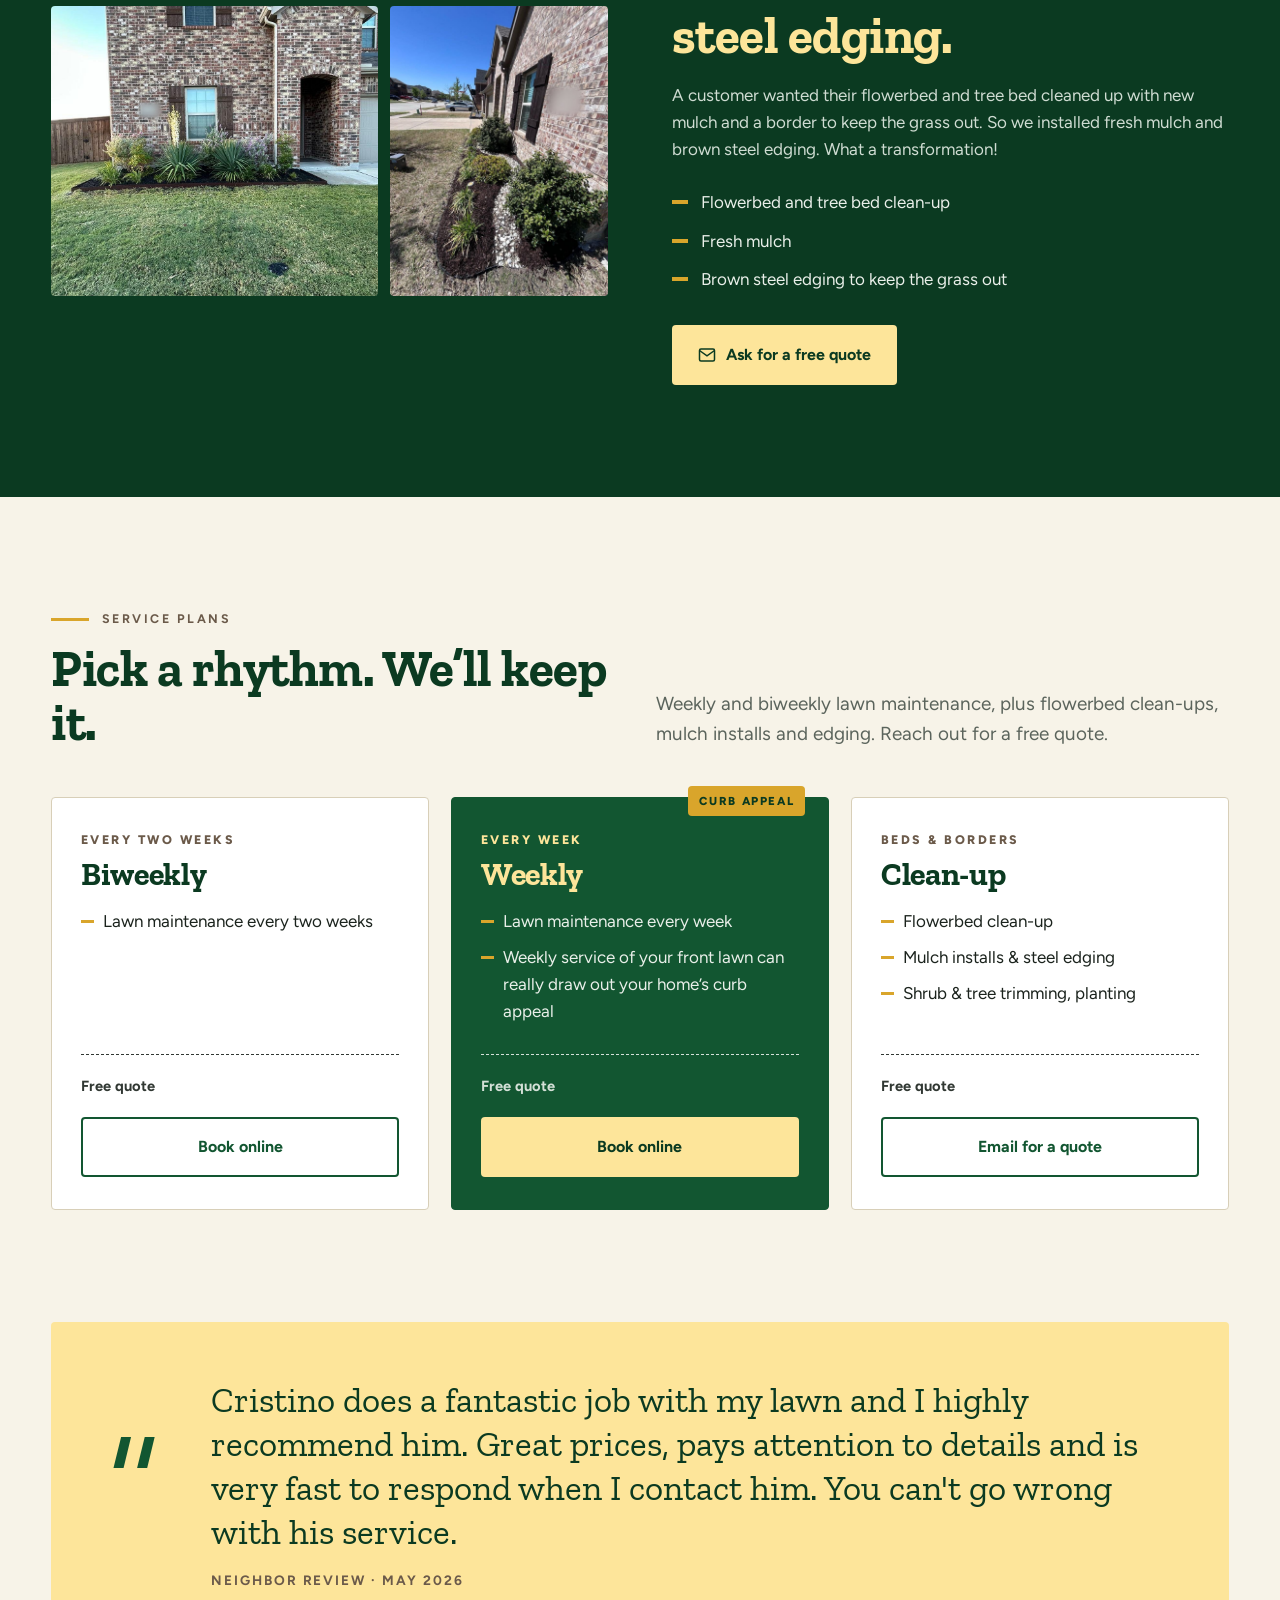
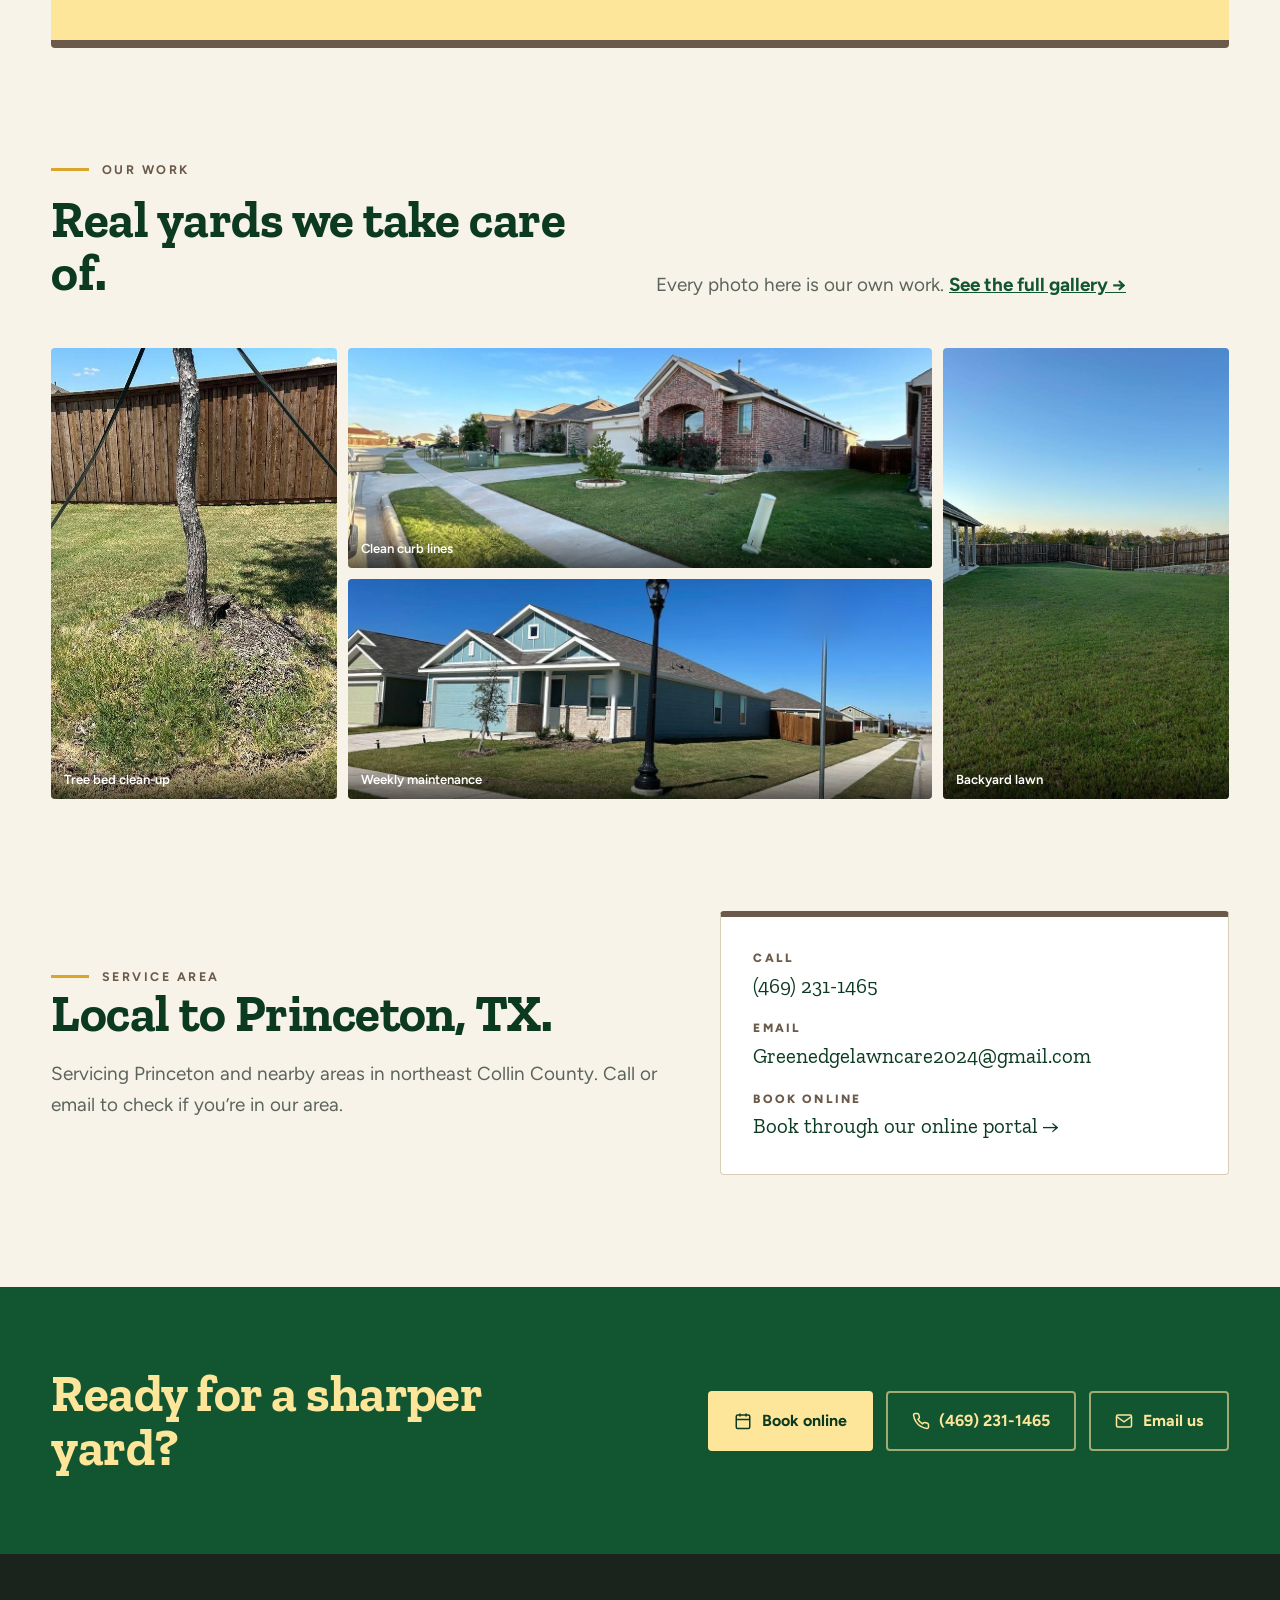
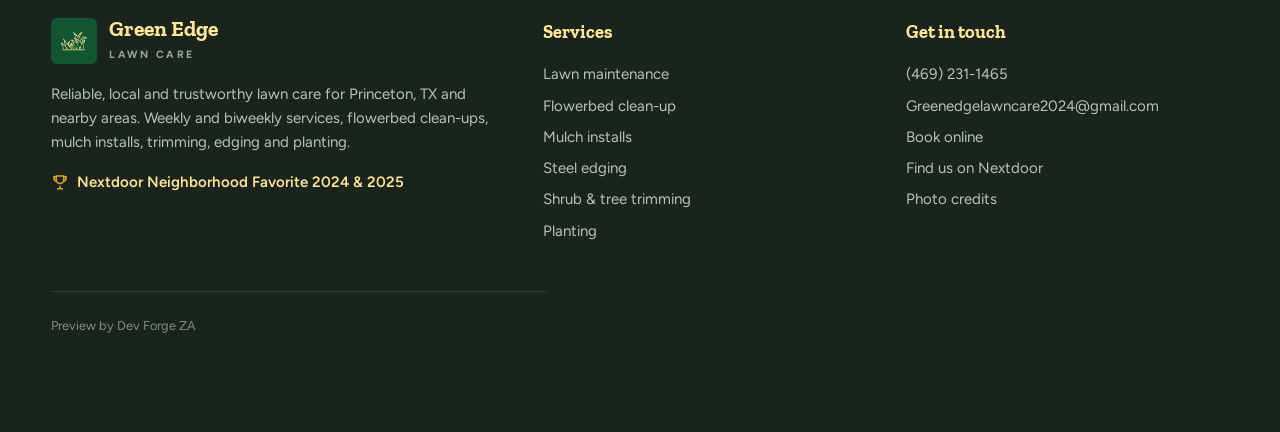
==== commit 38ea98eb: "QA 1 Oct r2: one use of each photo per page, Aug 2025 story told once on home, menu Escape/focus/X +" ====
--- a/index.html
+++ b/index.html
@@ -23,7 +23,7 @@
 <div class="strip"><div class="wrap"><span>Lawn care &amp; landscaping · Princeton, TX and nearby areas</span><span><a href="tel:+14692311465"><span class="nw">(469) 231-1465</span></a><span class="hide-sm"> · <a href="mailto:Greenedgelawncare2024@gmail.com?subject=Lawn%20care%20quote"><span class="email">Greenedgelawncare2024@<wbr>gmail.com</span></a></span></span></div></div>
 <header class="nav"><div class="wrap">
 <a class="brand" href="index.html"><img src="images/own-logo-sm.jpg" alt="Green Edge Lawn Care logo" width="46" height="46"><span><b>Green Edge</b><small>Lawn Care</small></span></a>
-<button class="menu-btn" aria-expanded="false" aria-controls="menu">Menu</button>
+<button class="menu-btn" type="button" aria-expanded="false" aria-controls="menu" aria-label="Open menu"><svg class="i-open" viewBox="0 0 24 24" fill="none" stroke="currentColor" stroke-width="2.2" stroke-linecap="round" aria-hidden="true"><path d="M4 7h16M4 12h16M4 17h16"/></svg><svg class="i-close" viewBox="0 0 24 24" fill="none" stroke="currentColor" stroke-width="2.2" stroke-linecap="round" aria-hidden="true"><path d="M6 6l12 12M18 6L6 18"/></svg><span class="mb-t">Menu</span></button>
 <ul id="menu"><li><a href="index.html" aria-current="page">Home</a></li><li><a href="services.html">Services</a></li><li><a href="work.html">Our Work</a></li><li><a href="contact.html">Contact</a></li><li><a class="btn btn-green" href="https://www.yardbook.com/businesses/131669" target="_blank" rel="noopener"><svg viewBox="0 0 24 24" fill="none" stroke="currentColor" stroke-width="2"><rect x="3" y="4" width="18" height="18" rx="2"/><path d="M16 2v4M8 2v4M3 10h18"/></svg> Book online</a></li></ul>
 </div></header>
 <main>
@@ -61,7 +61,7 @@
 
 <section class="services" id="services"><div class="wrap">
 <div class="sec-head"><div><p class="eyebrow">What we do</p><h2>Lawn care and landscaping, done neatly.</h2></div><p class="lead">Lawn maintenance, flowerbed clean-up, mulch installs, shrub and tree trimming, landscape edging and planting.</p></div>
-<div class="svc-grid"><article class="svc reveal"><img src="images/own-corner-lot-lawn.jpg" alt="Front lawn in a Princeton-area neighborhood, freshly maintained" loading="lazy" width="1200" height="900"><div class="body"><span class="num">01</span><h3>Lawn maintenance</h3><p>Weekly and biweekly lawn maintenance services. Weekly service of your front lawn can really draw out your home’s curb appeal, and that’s where we come in: reliable, local and trustworthy service.</p></div></article><article class="svc reveal"><img src="images/own-steel-edging-flowerbed-wide.jpg" alt="Cleaned-up flowerbed with fresh mulch and steel edging against a brick home" loading="lazy" width="1200" height="900"><div class="body"><span class="num">02</span><h3>Flowerbed clean-up</h3><p>Flowerbed and tree bed clean-ups. One customer wanted their flowerbed and tree bed cleaned up with new mulch and a border to keep the grass out, so we cleaned up both beds and finished them with fresh mulch and brown steel edging.</p></div></article><article class="svc reveal"><img src="images/own-tree-ring-front-yard.jpg" alt="Mulched tree ring with a stone border around a front-yard tree" loading="lazy" width="1200" height="900"><div class="body"><span class="num">03</span><h3>Mulch installs</h3><p>Fresh mulch installed in flowerbeds and tree beds, including the mulch rings around trees you see in our work photos. Pair it with a clean-up or new edging.</p></div></article><article class="svc reveal"><img src="images/own-steel-edging-flowerbed-closeup.jpg" alt="Brown steel edging holding a mulched bed of yucca and flowering shrubs" loading="lazy" width="1200" height="900"><div class="body"><span class="num">04</span><h3>Steel &amp; landscape edging</h3><p>Landscape edging gives a bed a border that keeps the grass out. For a flowerbed and tree bed clean-up we installed brown steel edging with fresh mulch. What a transformation!</p></div></article><article class="svc reveal"><img src="images/own-stone-home-shrubs.jpg" alt="Neatly shaped shrubs in front of a stone home" loading="lazy" width="1200" height="900"><div class="body"><span class="num">05</span><h3>Shrub &amp; tree trimming</h3><p>Shrub and tree trimming for the beds and trees around your home, alongside our lawn maintenance, flowerbed clean-ups and mulch installs. Reach out for a free quote.</p></div></article><article class="svc reveal"><img src="images/own-palm-planting.jpg" alt="Newly planted palm with a fresh mulch bed along a fence" loading="lazy" width="1200" height="900"><div class="body"><span class="num">06</span><h3>Planting</h3><p>Planting for your flowerbeds and yard, finished with fresh mulch like the beds in our work photos. Tell us what you’d like planted and reach out for a free quote.</p></div></article></div>
+<div class="svc-grid"><article class="svc reveal"><img src="images/own-corner-lot-lawn.jpg" alt="Front lawn in a Princeton-area neighborhood, freshly maintained" loading="lazy" width="1200" height="900"><div class="body"><span class="num" aria-hidden="true">01</span><h3>Lawn maintenance</h3><p>Weekly and biweekly lawn maintenance. Weekly service of your front lawn can really draw out your home’s curb appeal.</p></div></article><article class="svc reveal"><img src="images/own-tree-ring-front-yard.jpg" alt="Bordered flowerbed of trimmed shrubs and a mulched tree ring in a front yard" loading="lazy" width="1200" height="900"><div class="body"><span class="num" aria-hidden="true">02</span><h3>Flowerbed clean-up</h3><p>Flowerbed and tree bed clean-ups for the beds around your home and the trees in your lawn.</p></div></article><article class="svc reveal"><img src="images/own-twin-tree-rings.jpg" alt="Two young trees with fresh mulch rings in a front lawn" loading="lazy" width="1200" height="900"><div class="body"><span class="num" aria-hidden="true">03</span><h3>Mulch installs</h3><p>Fresh mulch installed in flowerbeds and tree beds, including mulch rings around the trees in your lawn.</p></div></article><article class="svc reveal"><img src="images/own-steel-edging-flowerbed-closeup.jpg" alt="Brown steel edging holding a mulched bed of yucca and flowering shrubs" loading="lazy" width="1200" height="900"><div class="body"><span class="num" aria-hidden="true">04</span><h3>Steel &amp; landscape edging</h3><p>Landscape edging, including brown steel edging, between your lawn and your beds.</p></div></article><article class="svc reveal"><img src="images/own-stone-home-shrubs.jpg" alt="Neatly shaped shrubs in front of a stone home" loading="lazy" width="1200" height="900"><div class="body"><span class="num" aria-hidden="true">05</span><h3>Shrub &amp; tree trimming</h3><p>Shrub and tree trimming for the beds and trees around your home.</p></div></article><article class="svc reveal"><img src="images/own-palm-planting.jpg" alt="Newly planted palm with a fresh mulch bed along a fence" loading="lazy" width="1200" height="900"><div class="body"><span class="num" aria-hidden="true">06</span><h3>Planting</h3><p>Planting for your flowerbeds and yard. Reach out for a free quote.</p></div></article></div>
 </div></section>
 
 <section class="feature"><div class="wrap feature-grid">
@@ -91,15 +91,11 @@
 
 <section class="work-teaser"><div class="wrap">
 <div class="sec-head"><div><p class="eyebrow">Our work</p><h2>Real yards we take care of.</h2></div><p class="lead">Every photo here is our own work. <a href="work.html" style="color:var(--green);font-weight:700">See the full gallery →</a></p></div>
-<div class="gallery">
-<figure class="tall reveal"><img src="images/own-stone-home-shrubs.jpg" alt="Trimmed shrubs and lawn at a stone home" loading="lazy"><figcaption>Shrubs &amp; lawn</figcaption></figure>
+<div class="gallery gallery-home">
+<figure class="tall reveal"><img src="images/own-tree-bed-staked.jpg" alt="Tree bed beside a wood fence, with the tree staked" loading="lazy"><figcaption>Tree bed clean-up</figcaption></figure>
 <figure class="wide reveal"><img src="images/own-neighborhood-curb.jpg" alt="Neatly edged lawns along a neighborhood sidewalk" loading="lazy"><figcaption>Clean curb lines</figcaption></figure>
-<figure class="reveal"><img src="images/own-steel-edging-flowerbed-closeup.jpg" alt="Flowerbed with yucca and steel edging" loading="lazy"><figcaption>Steel edging</figcaption></figure>
-<figure class="tall reveal"><img src="images/own-palm-planting.jpg" alt="New palm planted in a mulch bed" loading="lazy"><figcaption>Planting</figcaption></figure>
-<figure class="reveal"><img src="images/own-twin-tree-rings.jpg" alt="Two young trees with fresh mulch rings" loading="lazy"><figcaption>Mulch tree rings</figcaption></figure>
 <figure class="wide reveal"><img src="images/own-blue-home-street.jpg" alt="Maintained front lawn on a corner lot" loading="lazy"><figcaption>Weekly maintenance</figcaption></figure>
-<figure class="reveal"><img src="images/own-tree-bed-staked.jpg" alt="Cleaned-up tree bed beside a wood fence" loading="lazy"><figcaption>Tree bed clean-up</figcaption></figure>
-<figure class="reveal"><img src="images/own-side-bed-mulch-rock.jpg" alt="Side-yard bed with new mulch, river rock and shrubs" loading="lazy"><figcaption>Side bed refresh</figcaption></figure>
+<figure class="tall reveal"><img src="images/own-backyard-lawn.jpg" alt="Freshly cut backyard lawn along a wood fence" loading="lazy"><figcaption>Backyard lawn</figcaption></figure>
 </div>
 </div></section>
 
@@ -118,7 +114,7 @@
 </main>
 <footer><div class="wrap">
 <div class="foot-grid">
-<div><a class="brand" href="index.html"><img src="images/own-logo-sm.jpg" alt="" width="46" height="46"><span><b>Green Edge</b><small>Lawn Care</small></span></a>
+<div><a class="brand" href="index.html"><img src="images/own-logo.jpg" alt="" width="46" height="46" loading="lazy"><span><b>Green Edge</b><small>Lawn Care</small></span></a>
 <p style="margin-top:1.1rem">Reliable, local and trustworthy lawn care for Princeton, TX and nearby areas. Weekly and biweekly services, flowerbed clean-ups, mulch installs, trimming, edging and planting.</p>
 <p class="foot-fave"><svg viewBox="0 0 24 24" fill="none" stroke="currentColor" stroke-width="2" aria-hidden="true"><path d="M8 21h8M12 17v4M7 4h10v5a5 5 0 0 1-10 0z"/><path d="M17 5h3v2a4 4 0 0 1-4 4M7 5H4v2a4 4 0 0 0 4 4"/></svg><span>Nextdoor Neighborhood Favorite 2024 &amp; 2025</span></p></div>
 <div><h4>Services</h4><ul><li><a href="services.html#maintenance">Lawn maintenance</a></li><li><a href="services.html#flowerbeds">Flowerbed clean-up</a></li><li><a href="services.html#mulch">Mulch installs</a></li><li><a href="services.html#edging">Steel edging</a></li><li><a href="services.html#trimming">Shrub &amp; tree trimming</a></li><li><a href="services.html#planting">Planting</a></li></ul></div>
@@ -131,7 +127,10 @@
 </nav>
 <script>
 const b=document.querySelector('.menu-btn'),m=document.getElementById('menu');
-b.addEventListener('click',()=>{const o=m.classList.toggle('open');b.setAttribute('aria-expanded',o);b.textContent=o?'Close':'Menu';});
+const t=b.querySelector('.mb-t');
+function setMenu(o){m.classList.toggle('open',o);b.setAttribute('aria-expanded',o);b.setAttribute('aria-label',o?'Close menu':'Open menu');t.textContent=o?'Close':'Menu';}
+b.addEventListener('click',()=>setMenu(!m.classList.contains('open')));
+document.addEventListener('keydown',e=>{if(e.key==='Escape'&&m.classList.contains('open')){setMenu(false);b.focus();}});
 const io=new IntersectionObserver(es=>es.forEach(e=>{if(e.isIntersecting){e.target.classList.add('in');io.unobserve(e.target);}}),{threshold:.12});
 document.querySelectorAll('.reveal').forEach(el=>io.observe(el));
 </script>
--- a/styles.css
+++ b/styles.css
@@ -59,7 +59,12 @@
 .nav ul a:not(.btn)::after{content:"";position:absolute;left:0;right:0;bottom:-2px;height:2px;background:var(--gold);transform:scaleX(0);transform-origin:left;transition:transform .2s}
 .nav ul a:hover::after,.nav ul a[aria-current]::after{transform:scaleX(1)}
 .nav .btn{padding:.65rem 1.1rem}
-.menu-btn{display:none;background:none;border:2px solid var(--green);border-radius:var(--radius);padding:.45rem .7rem;font-weight:700;color:var(--green);font-family:var(--sans);font-size:.9rem}
+.menu-btn{display:none;background:none;border:2px solid var(--green);border-radius:var(--radius);padding:.45rem .7rem;font-weight:700;color:var(--green);font-family:var(--sans);font-size:.9rem;cursor:pointer}
+.menu-btn svg{width:18px;height:18px;flex:none}
+.menu-btn .i-close,.menu-btn[aria-expanded="true"] .i-open{display:none}
+.menu-btn[aria-expanded="true"] .i-close{display:block}
+.menu-btn[aria-expanded="true"]{background:var(--green);color:var(--cream)}
+.menu-btn:focus-visible{outline:3px solid var(--gold);outline-offset:2px}
 
 /* ---------- hero ---------- */
 .hero{padding:clamp(2.5rem,6vw,5rem) 0 0;position:relative;overflow:hidden}
@@ -114,7 +119,7 @@
 .svc{background:var(--paper);padding:0;display:flex;flex-direction:column}
 .svc img{aspect-ratio:16/10;object-fit:cover;width:100%}
 .svc .body{padding:1.5rem 1.6rem 1.8rem;border-top:5px solid var(--green);flex:1}
-.svc .num{font-family:var(--slab);font-size:.95rem;color:var(--gold);font-weight:700}
+.svc .num{font-family:var(--slab);font-size:.95rem;color:#b07f18;font-weight:700}  /* ~3.2:1 on paper */
 .svc h3{margin:.35rem 0 .55rem}
 .svc p{color:var(--muted);font-size:.98rem}
 
@@ -141,7 +146,7 @@
 .plan ul{list-style:none;display:grid;gap:.55rem;margin:0 0 1.8rem}
 .plan li{padding-left:1.4rem;position:relative}
 .plan li::before{content:"";position:absolute;left:0;top:.72em;width:.8rem;height:3px;background:var(--gold)}
-.plan .quote{margin-top:auto;padding-top:1.2rem;border-top:1px dashed currentColor;font-weight:700;font-size:.92rem;opacity:.9;margin-bottom:1.2rem}
+.plan .quote{max-width:none;margin-top:auto;padding-top:1.2rem;border-top:1px dashed currentColor;font-weight:700;font-size:.92rem;opacity:.9;margin-bottom:1.2rem}
 .plan .btn{justify-content:center}
 .plan .ribbon{position:absolute;top:-12px;right:1.4rem;background:var(--gold);color:var(--green-deep);font-size:.72rem;font-weight:800;letter-spacing:.14em;text-transform:uppercase;padding:.35rem .7rem;border-radius:var(--radius)}
 
@@ -231,6 +236,8 @@
   .edge-rule span:nth-child(-n+3){border-bottom:1px solid rgba(253,229,154,.22)}
   .gallery{grid-template-columns:repeat(2,1fr);grid-auto-rows:190px}
   .foot-grid{grid-template-columns:1fr 1fr}
+  .foot-grid>div:first-child{grid-column:1/-1}
+  .plans-grid .plan:last-child{grid-column:1/-1}
 }
 @media (max-width:760px){
   body{font-size:16px}
@@ -238,6 +245,7 @@
   .hero-art{min-height:340px}
   .hero-art .main{left:8%}
   .svc-grid,.plans-grid,.contact-grid,.foot-grid{grid-template-columns:1fr}
+  .foot-grid>div:first-child,.plans-grid .plan:last-child{grid-column:auto}
   .edge-rule{grid-template-columns:1fr 1fr}
   .edge-rule span{border-right:0!important;border-bottom:1px solid rgba(253,229,154,.22)}
   .review-card{grid-template-columns:1fr}
@@ -253,7 +261,7 @@
 button{font:inherit}
 /* nav: hamburger below 860px, full-width menu rows */
 @media (max-width:860px){
-  .menu-btn{display:block}
+  .menu-btn{display:inline-flex;align-items:center;gap:.45rem}
   .nav ul{display:none;position:absolute;top:76px;left:0;right:0;flex-direction:column;align-items:stretch;background:var(--paper);border-bottom:1px solid var(--line);padding:.6rem 4vw 1.4rem;gap:0;box-shadow:0 12px 24px rgba(11,58,33,.12)}
   .nav ul.open{display:flex}
   .nav ul li{width:100%}
